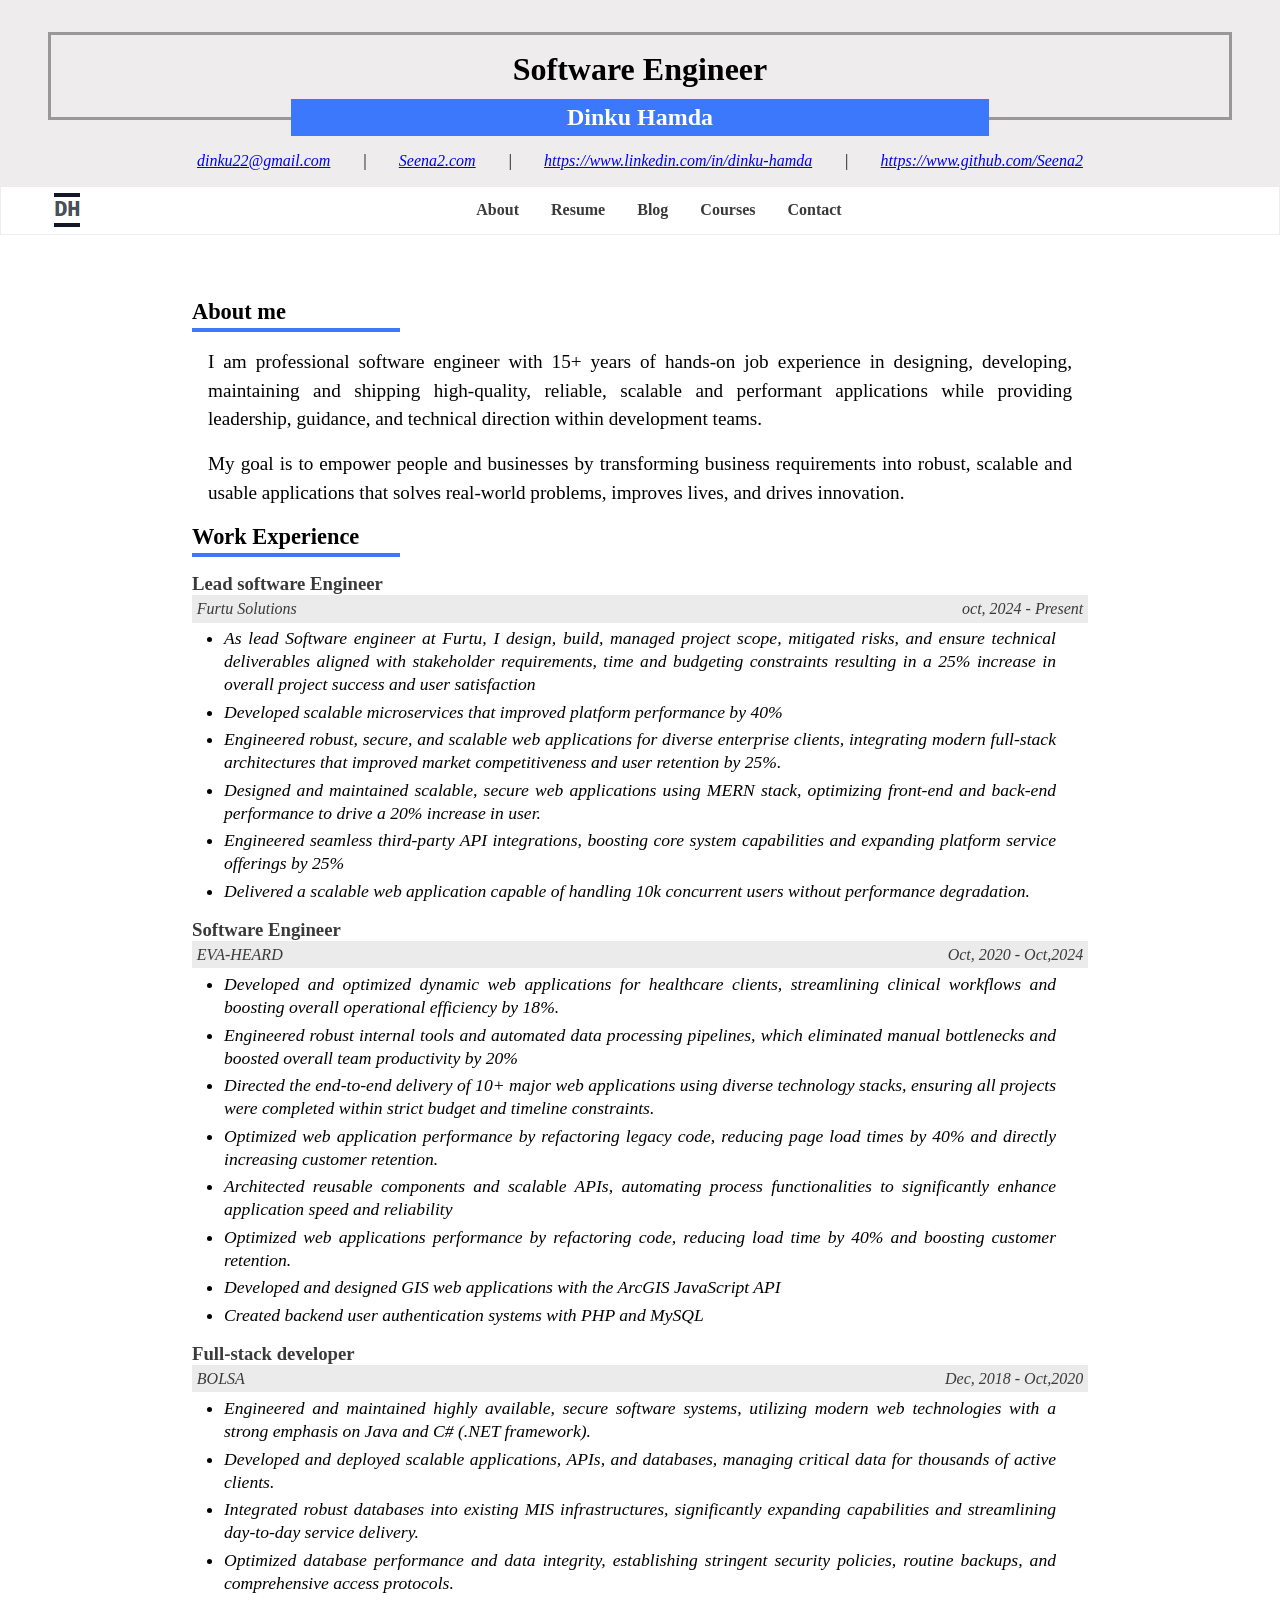
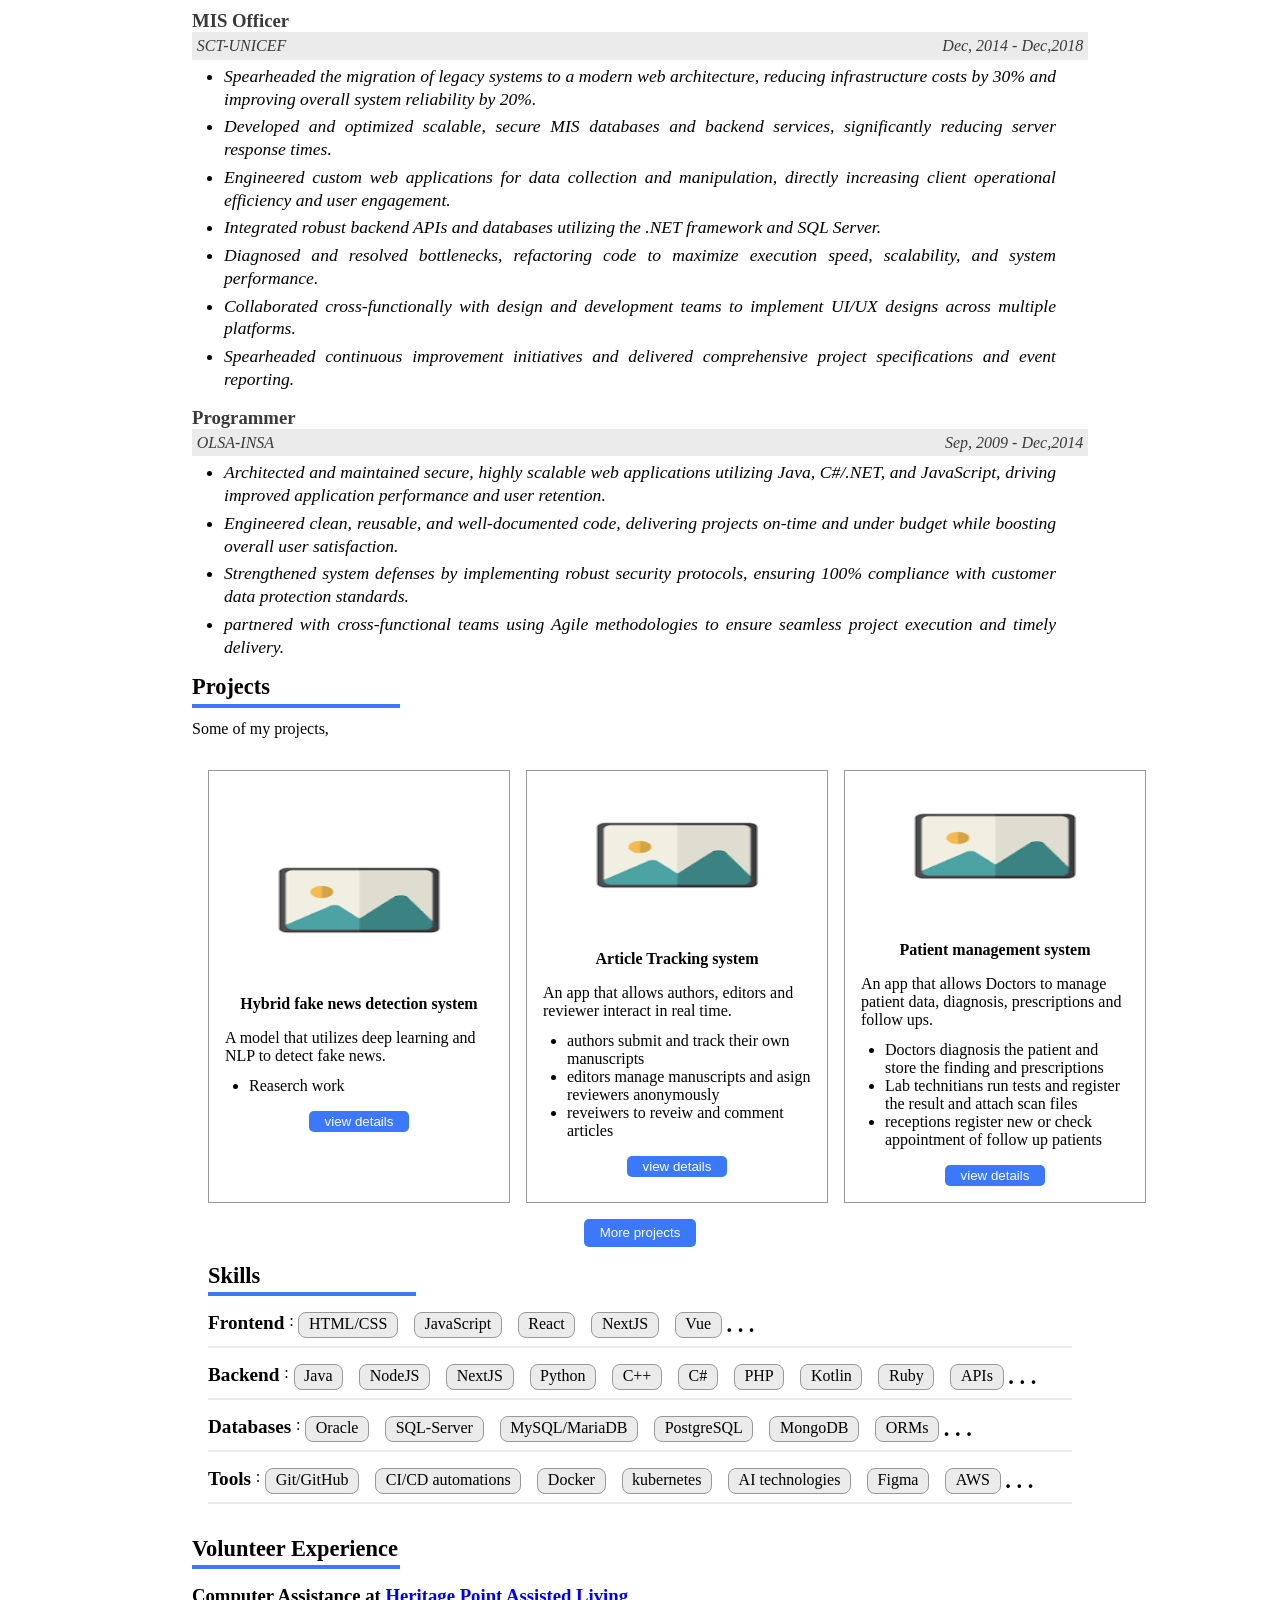
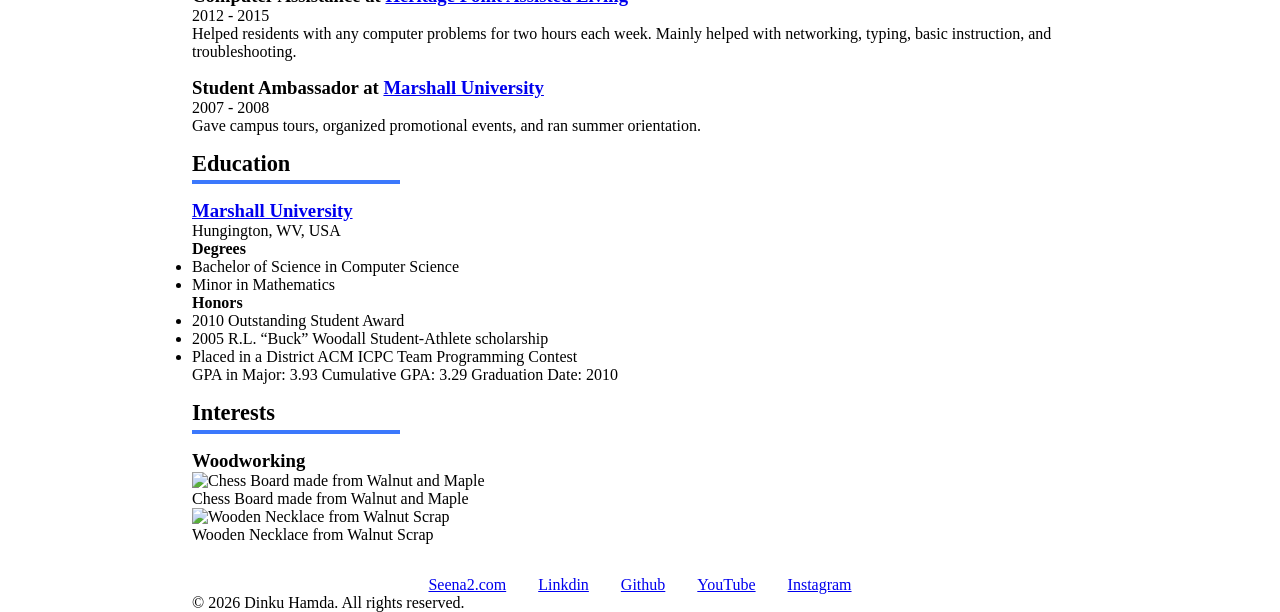
==== index.html @ e142d71c "style path updated" ====
<!DOCTYPE html>
<html lang="en">
<head>
    <meta charset="UTF-8">
    <meta name="viewport" content="width=device-width, initial-scale=1.0">
    <!--Site info-->
    <title>Dinku Hamda - Portfolio | Resume</title>
    <meta name="description" content="Dinku Hamda-[&#39;I am professional software engineer with 15+ years of hands-on job experience in designing, developing, maintaining and shipping high-quality, reliable, scalable and performant applications while providing leadership, guidance, and technical direction within development teams.&#39;, &#39;My goal is to empower people and businesses by transforming business requirements into robust, scalable and usable applications that solves real-world problems, improves lives, and drives innovation.&#39;]">
    <meta name="author" content="Dinku Hamda">
    <!-- fonts -->
     <link rel="preconnect" href="https://fonts.googleapis.com"/>
    <!-- Stylesheets -->
     <link rel="stylesheet" href="./css/styles.css"/>
     <!-- favicon -->
     <link rel="icon" type="image/svg+xml" href="img/dh.png" />
</head>
<body>
    <header >
        <div class="banner">
             <div class="title">
                <h1>Software Engineer</h1>
                <h2>Dinku Hamda</h2>
            </div>
            <!-- Contact address -->
             
             <Address >
                <ul class="contact">
                    <li><a href="mailto:dinku22@gmail.com">dinku22@gmail.com</a></li> 
                  |  <li><a href="https://seena2.github.io/">Seena2.com</a></li>
                  |  <li><a href="https://www.linkedin.com/in/dinku-hamda">https://www.linkedin.com/in/dinku-hamda</a></li>
                  |  <li><a href="https://www.github.com/Seena2">https://www.github.com/Seena2</a></li>
                <!-- |   
                |    -->
                </ul>
             </Address>
             
             
   
            
        </div>
        <nav>
            <div class="logo">
                <a href="index.html"><img src="img/dh.png" alt="logo"></a> 
            </div>
            <ul class="nav_links">
                <li><a href="about.html">About</a></li>
                <li><a href="resume.html">Resume</a></li>
                <li><a href="blogs.html">Blog</a></li>
                <li><a href="courses.html">Courses</a></li>
                <li><a href="contact.html">Contact</a></li>
            </ul>
            <div></div>
        </nav>
    </header>
     <main>
           <!-- The inheriting file will inject its contents here -->
        
    
    <div class="container">
        <main class="main_content">
          <!-- Summary -->
            
            <section class="summary">
                <h2 class="section-heading">About me</h2>
                 
                <p class="summary_paragraph">I am professional software engineer with 15+ years of hands-on job experience in designing, developing, maintaining and shipping high-quality, reliable, scalable and performant applications while providing leadership, guidance, and technical direction within development teams.</p>
                 
                <p class="summary_paragraph">My goal is to empower people and businesses by transforming business requirements into robust, scalable and usable applications that solves real-world problems, improves lives, and drives innovation.</p>
                 
            </section>
            

            <!-- Experiance -->
             
            <section>
              <h2 class="section-heading">Work Experience</h2>
              
                <section>
                  <div class="job_title">
                    
                      <h3 >Lead software Engineer</h3>
                     
                    <div class="job_company">
                        <div class="">
                          
                              Furtu Solutions
                          
                        </div>
                        <div class="year">
                            
                           <p class="section-label">oct, 2024 - Present</p>
                            
                        </div>
                    </div>
                    
                  </div>
                  
                  
                    <ul class="job_highlights">
                      <li>As lead Software engineer at Furtu, I design, build, managed project scope, mitigated risks, and ensure technical deliverables aligned with stakeholder requirements, time and budgeting constraints resulting in a 25% increase in overall project success and user satisfaction</li><li>Developed scalable microservices that improved platform performance by 40%</li><li>Engineered robust, secure, and scalable web applications for diverse enterprise clients, integrating modern full-stack architectures that improved market competitiveness and user retention by 25%.</li><li>Designed and maintained scalable, secure web applications using MERN stack, optimizing front-end and back-end performance to drive a 20% increase in user. </li><li>Engineered seamless third-party API integrations, boosting core system capabilities and expanding platform service offerings by 25%</li><li>Delivered a scalable web application capable of handling 10k concurrent users without performance degradation.</li>
                    </ul>
                  
                </section>
              
                <section>
                  <div class="job_title">
                    
                      <h3 >Software Engineer</h3>
                     
                    <div class="job_company">
                        <div class="">
                          
                              EVA-HEARD
                          
                        </div>
                        <div class="year">
                            
                           <p class="section-label">Oct, 2020 - Oct,2024</p>
                            
                        </div>
                    </div>
                    
                  </div>
                  
                  
                    <ul class="job_highlights">
                      <li>Developed and optimized dynamic web applications for healthcare clients, streamlining clinical workflows and boosting overall operational efficiency by 18%.</li><li>Engineered robust internal tools and automated data processing pipelines, which eliminated manual bottlenecks and boosted overall team productivity by 20%</li><li>Directed the end-to-end delivery of 10+ major web applications using diverse technology stacks, ensuring all projects were completed within strict budget and timeline constraints.</li><li>Optimized web application performance by refactoring legacy code, reducing page load times by 40% and directly increasing customer retention.</li><li>Architected reusable components and scalable APIs, automating process functionalities to significantly enhance application speed and reliability</li><li>Optimized web applications performance by refactoring code, reducing load time by 40% and boosting customer retention.</li><li>Developed and designed GIS web applications with the ArcGIS JavaScript API</li><li>Created backend user authentication systems with PHP and MySQL</li>
                    </ul>
                  
                </section>
              
                <section>
                  <div class="job_title">
                    
                      <h3 >Full-stack developer</h3>
                     
                    <div class="job_company">
                        <div class="">
                          
                              BOLSA
                          
                        </div>
                        <div class="year">
                            
                           <p class="section-label">Dec, 2018 - Oct,2020</p>
                            
                        </div>
                    </div>
                    
                  </div>
                  
                  
                    <ul class="job_highlights">
                      <li>Engineered and maintained highly available, secure software systems, utilizing modern web technologies with a strong emphasis on Java and C# (.NET framework).</li><li>Developed and deployed scalable applications, APIs, and databases, managing critical data for thousands of active clients.</li><li>Integrated robust databases into existing MIS infrastructures, significantly expanding capabilities and streamlining day-to-day service delivery.</li><li>Optimized database performance and data integrity, establishing stringent security policies, routine backups, and comprehensive access protocols.</li>
                    </ul>
                  
                </section>
              
                <section>
                  <div class="job_title">
                    
                      <h3 >MIS Officer</h3>
                     
                    <div class="job_company">
                        <div class="">
                          
                              SCT-UNICEF
                          
                        </div>
                        <div class="year">
                            
                           <p class="section-label">Dec, 2014 - Dec,2018</p>
                            
                        </div>
                    </div>
                    
                  </div>
                  
                  
                    <ul class="job_highlights">
                      <li>Spearheaded the migration of legacy systems to a modern web architecture, reducing infrastructure costs by 30% and improving overall system reliability by 20%.</li><li>Developed and optimized scalable, secure MIS databases and backend services, significantly reducing server response times.</li><li>Engineered custom web applications for data collection and manipulation, directly increasing client operational efficiency and user engagement.</li><li>Integrated robust backend APIs and databases utilizing the .NET framework and SQL Server.</li><li>Diagnosed and resolved bottlenecks, refactoring code to maximize execution speed, scalability, and system performance.</li><li>Collaborated cross-functionally with design and development teams to implement UI/UX designs across multiple platforms.</li><li>Spearheaded continuous improvement initiatives and delivered comprehensive project specifications and event reporting.</li>
                    </ul>
                  
                </section>
              
                <section>
                  <div class="job_title">
                    
                      <h3 >Programmer</h3>
                     
                    <div class="job_company">
                        <div class="">
                          
                              OLSA-INSA
                          
                        </div>
                        <div class="year">
                            
                           <p class="section-label">Sep, 2009 - Dec,2014</p>
                            
                        </div>
                    </div>
                    
                  </div>
                  
                  
                    <ul class="job_highlights">
                      <li>Architected and maintained secure, highly scalable web applications utilizing Java, C#/.NET, and JavaScript, driving improved application performance and user retention.</li><li>Engineered clean, reusable, and well-documented code, delivering projects on-time and under budget while boosting overall user satisfaction.</li><li>Strengthened system defenses by implementing robust security protocols, ensuring 100% compliance with customer data protection standards.</li><li>partnered with cross-functional teams using Agile methodologies to ensure seamless project execution and timely delivery.</li>
                    </ul>
                  
                </section>
              
            </section>
          

          <!-- Projects -->
           
            <section>
              <h2 class="section-heading">Projects</h2>
              <p>Some of my projects,</p>
              <div class="projects">
                
                  <div class="card">
                    <figure>
                          <img src="img/project1.png" alt="" srcset="" width="300" height="150">
                    </figure>
                    <div class="discription">
                      <h4> Hybrid fake news detection system</h4>
                      <p> A model that  utilizes deep learning and NLP to detect fake news.</p>
                        
                        <ul>
                         <li>Reaserch work</li>
                        </ul>
                      
                   </div>
                   <div class="card_btn">
                    <button>view details</button>
                   </div>
                   </div>
                
                  <div class="card">
                    <figure>
                          <img src="img/project1.png" alt="" srcset="" width="300" height="150">
                    </figure>
                    <div class="discription">
                      <h4>Article Tracking system</h4>
                      <p> An app that allows authors, editors and reviewer interact in real time.</p>
                        
                        <ul>
                         <li>authors submit and track their own manuscripts</li><li>editors  manage manuscripts and asign reviewers anonymously</li><li>reveiwers to reveiw and comment articles </li>
                        </ul>
                      
                   </div>
                   <div class="card_btn">
                    <button>view details</button>
                   </div>
                   </div>
                
                  <div class="card">
                    <figure>
                          <img src="img/project1.png" alt="" srcset="" width="300" height="150">
                    </figure>
                    <div class="discription">
                      <h4>Patient management system</h4>
                      <p> An app that allows Doctors to manage patient data, diagnosis, prescriptions and follow ups.</p>
                        
                        <ul>
                         <li>Doctors diagnosis the patient and store the finding and prescriptions</li><li>Lab technitians run tests and register the result and attach scan files</li><li>receptions register new or check appointment of follow up patients  </li>
                        </ul>
                      
                   </div>
                   <div class="card_btn">
                    <button>view details</button>
                   </div>
                   </div>
                
              </div>
              <div class="section_btn">
                  <button class="view_button">More projects</button>
              </div>
              
            </section>
          


          <!-- Skills -->
            <!-- 
            <section>
              <h2 class="section-heading">Skills</h2>
              <ul class="unstyled-list">
                
                  <li>
                    <h3>Python, Flask, Django</h3>
                    <div class="skill-bar">
                      <div class="skill-bar-fill w-100"
                           role="meter"
                           aria-valuenow="100"
                           aria-valuemin="0"
                           aria-valuemax="100">
                        <span class="skill-bar-label">Expert</span>
                      </div>
                    </div>
                  </li>
                
                  <li>
                    <h3>System Administration, Linux</h3>
                    <div class="skill-bar">
                      <div class="skill-bar-fill w-90"
                           role="meter"
                           aria-valuenow="90"
                           aria-valuemin="0"
                           aria-valuemax="100">
                        <span class="skill-bar-label">Advanced</span>
                      </div>
                    </div>
                  </li>
                
                  <li>
                    <h3>JavaScript, HTML, CSS</h3>
                    <div class="skill-bar">
                      <div class="skill-bar-fill w-75"
                           role="meter"
                           aria-valuenow="75"
                           aria-valuemin="0"
                           aria-valuemax="100">
                        <span class="skill-bar-label">Comfortable</span>
                      </div>
                    </div>
                  </li>
                
              </ul>
            </section>
           -->
          
          <section class="skills">
             <h2 class="section-heading">Skills</h2>
            
            <div class="skill">
              <h4>Frontend</h4>:
               
                <div class="skill_list">
                    <span>HTML/CSS</span> <span>JavaScript</span> <span>React</span> <span>NextJS</span> <span>Vue</span>
                </div>
                <span class="dots"> . . .</span>
               
            </div>
            
            <div class="skill">
              <h4>Backend</h4>:
               
                <div class="skill_list">
                    <span>Java</span> <span>NodeJS</span> <span>NextJS</span> <span>Python</span> <span>C++</span> <span>C#</span> <span>PHP</span> <span>Kotlin</span> <span>Ruby</span> <span>APIs</span>
                </div>
                <span class="dots"> . . .</span>
               
            </div>
            
            <div class="skill">
              <h4>Databases</h4>:
               
                <div class="skill_list">
                    <span>Oracle</span> <span>SQL-Server</span> <span>MySQL/MariaDB</span> <span>PostgreSQL</span> <span>MongoDB</span> <span>ORMs</span>
                </div>
                <span class="dots"> . . .</span>
               
            </div>
            
            <div class="skill">
              <h4>Tools</h4>:
               
                <div class="skill_list">
                    <span>Git/GitHub</span> <span>CI/CD automations</span> <span>Docker</span> <span>kubernetes</span> <span>AI technologies</span> <span>Figma</span> <span>AWS</span>
                </div>
                <span class="dots"> . . .</span>
               
            </div>
            
              </section>
          


          <!-- Volunteer work -->
          
            <section>
              <h2 class="section-heading">Volunteer Experience</h2>
              
                <section>
                  <h3>
                    
                      Computer Assistance at <a href="https://www.heritage-point.com/">Heritage Point Assisted Living</a>
                    
                  </h3>
                  
                    <p class="section-label">2012 - 2015</p>
                  
                  <p>Helped residents with any computer problems for two hours each week. Mainly helped with networking, typing, basic instruction, and troubleshooting.</p>
                  
                </section>
              
                <section>
                  <h3>
                    
                      Student Ambassador at <a href="https://marshall.edu">Marshall University</a>
                    
                  </h3>
                  
                    <p class="section-label">2007 - 2008</p>
                  
                  <p>Gave campus tours, organized promotional events, and ran summer orientation.</p>
                  
                </section>
              
            </section>
          

          

        </main>
       <!-- Sidebar Section -->
        <aside>
          
            <section>
              <h2 class="section-heading">Education</h2>
              
                <section>
                  <h3>
                    
                      <a href="https://marshall.edu">Marshall University</a>
                    
                  </h3>
                  <p class="section-label">Hungington, WV, USA</p>
                  
                    <h4>Degrees</h4>
                    <ul>
                      <li>Bachelor of Science in Computer Science</li><li>Minor in Mathematics</li>
                    </ul>
                  
                  
                    <h4>Honors</h4>
                    <ul>
                      <li>2010 Outstanding Student Award</li><li>2005 R.L. “Buck” Woodall Student-Athlete scholarship</li><li>Placed in a District ACM ICPC Team Programming Contest</li>
                    </ul>
                  
                  
                    <p>
                      <span class="block">GPA in Major: 3.93</span>
                      <span class="block">Cumulative GPA: 3.29</span>
                      <span class="block">Graduation Date: 2010</span>
                    </p>
                  
                </section>
              
            </section>
          

         

          

          
            <section>
              <h2 class="section-heading">Interests</h2>
              
                <section>
                  <h3>Woodworking</h3>
                  
                  
                    <div class="gallery side-gallery">
                      
                        <figure>
                          <img width="600"
                               height="338"
                               src="portfolio_media/ww1.jpg"
                               alt="Chess Board made from Walnut and Maple">
                          <figcaption>Chess Board made from Walnut and Maple</figcaption>
                        </figure>
                      
                        <figure>
                          <img width="600"
                               height="338"
                               src="portfolio_media/ww2.jpg"
                               alt="Wooden Necklace from Walnut Scrap">
                          <figcaption>Wooden Necklace from Walnut Scrap</figcaption>
                        </figure>
                      
                    </div>
                  
                </section>
              
            </section>
          
        </aside>

    </div>

     </main>
      <footer class="page-footer">
      <div class="container">
        <!-- Social media links -->
              
              <ul class="social_liks">
                
                  <li><a href="https://seena2.github.io/" rel="noopener noreferrer" aria-label="Seena2.com" class="link-with-icon">
                      
                      Seena2.com
                    </a>
                  </li>
               
                
                  <li><a href="https://youtube.com/c/coreyms" rel="noopener noreferrer" aria-label="Linkdin" class="link-with-icon">
                      
                      Linkdin
                    </a>
                  </li>
               
                
                  <li><a href="https://www.github.com/Seena2" rel="noopener noreferrer" aria-label="Github" class="link-with-icon">
                      
                      Github
                    </a>
                  </li>
               
                
                  <li><a href="https://youtube.com" rel="noopener noreferrer" aria-label="YouTube" class="link-with-icon">
                      
                      YouTube
                    </a>
                  </li>
               
                
                  <li><a href="https://www.instagram.com/coreymschafer" rel="noopener noreferrer" aria-label="Instagram" class="link-with-icon">
                      
                      Instagram
                    </a>
                  </li>
               
                
              </ul>
            
        <p>© 2026 Dinku Hamda. All rights reserved.</p>
      </div>
    </footer>

    <script src="js/app.js"></script>
</body>
</html>
---- css/styles.css ----
*{
margin:0;
padding:0;
box-sizing: border-box;
}


/* HEADER */
.banner{
    background-color: #eeecec;
    min-width: 1200px;
    padding: 1rem 3rem;
}
.title{
   border: 3px solid #999797;
    display: flex;
    flex-direction: column;
    justify-content: center;
    text-align: center;
    margin: 0 auto;
    margin-top: 1rem;
    h1{
        margin-top: 1rem;
    }
    h2{
        background-color: #3b78fc;
        margin: 0 15rem;
        margin-top: 0.7rem;
        margin-bottom: -1.2rem;
        padding: 0.3rem;
        color: #fff;
        
    }
}
.contact, .social_liks{
    display: flex;
    margin: 0 auto;
    justify-content: center;
    gap: 2rem;
    /* padding-top: 1rem 0; */
    margin-top: 2rem;
    list-style: none;
}
nav{
    display: flex;
    justify-content: space-between;
    padding: 0 3rem;
    background: #fff;
    border: 1px solid #eeecec;
    position: sticky;
}
.nav_links{
    display: flex;
    align-items: center;
    gap: 2rem;
    list-style: none;
    a{
         text-decoration: none;
         color: #3b3a3a;
         font-weight: 600;
    }
    a:hover{
        cursor: pointer;
        color: #3b78fc;
        
    }
   
}

/*  content */
.container{
    max-width: 1200px;
    width: 70%;
    margin: 0 auto;
}
.main_content{
   margin-top: 4rem;
}

section{
    margin: 1rem auto;
}
.section-heading{
    font-size: 1.4rem;
    padding-bottom: 0.2rem;
    margin-bottom: 0.8rem;
    border-bottom: 4px solid #3b78fc;
    width: 13rem;
}
.summary_paragraph{
    margin: 1rem;
    line-height: 1.5;
    font-size: 1.2rem;
    text-align: justify;
}

/* Experiance */
.job_title{
    color: #3b3a3a;
}
.job_company{
    display: flex;
    justify-content: space-between;
    padding: 0.3rem  ;
    font-size: 1rem;
    font-style: italic;
    background-color: #ecebeb;
    align-items: center;
}
.job_highlights{
    padding: 0 2rem;
    text-align: justify;
    li{
        margin-top: 0.3rem;
        line-height: 1.3;
        font-size: 1.1rem;
        font-style: oblique;
    }
}
/* Projects */
.projects{
    display: flex;
    justify-content: space-between;
    margin: 0 auto;
    margin-top: 1rem;
    padding: 1rem;
    gap: 1rem;
}
.card{
    display: flex;
    flex-direction: column;
    justify-content: center;
    align-items: center;
    border: 1px solid #999797;
}
.discription{
    padding: 1rem;
    h4{
        text-align: center;
    }
    p{
        margin-top: 1rem;
    }
    ul{
        padding-top: 0.7rem;
        padding-left: 1.5rem;
    }
}
.card_btn{
    margin-bottom: 1rem;
    button{
         background-color: #3b78fc;
        color: #fff;
        border: none;
        border-radius: 5px;
        padding: 0.2rem 1rem;
        cursor: pointer;
    }
    button:hover{
        background-color: #5488f8;
    }
}
.section_btn{
    display: flex;
    justify-content: center;
    button{
        background-color: #3b78fc;
        color: #fff;
        border: none;
        border-radius: 5px;
        padding: 0.4rem 1rem;
        cursor: pointer;
    }
     button:hover{
        background-color: #5488f8;
    }
}

/* Skills */
.skills{
    margin: 1rem;
    margin-bottom: 2rem;
}
.skill{
    display: flex;
    gap: 0.3rem;
    margin-top: 1rem;
    padding-bottom: 0.5rem;
    border-bottom: 2px solid #eeecec;
    h4{
        font-size: 1.2rem;
    }
}
.skill_list{
    display: flex;
    justify-content: space-between;
    gap: 1rem;
    
    span{
        background-color: #ecebeb;
        padding: 0.1rem 0.6rem;
        border: 1px solid #999797;
        border-radius: 8px;
    }
    span:hover{
        background-color: #fff;
        cursor: pointer;
    }
}
.dots{
    display: flex;
    align-items: center;
    font-weight: 700;
    font-size: 1.4rem;
}
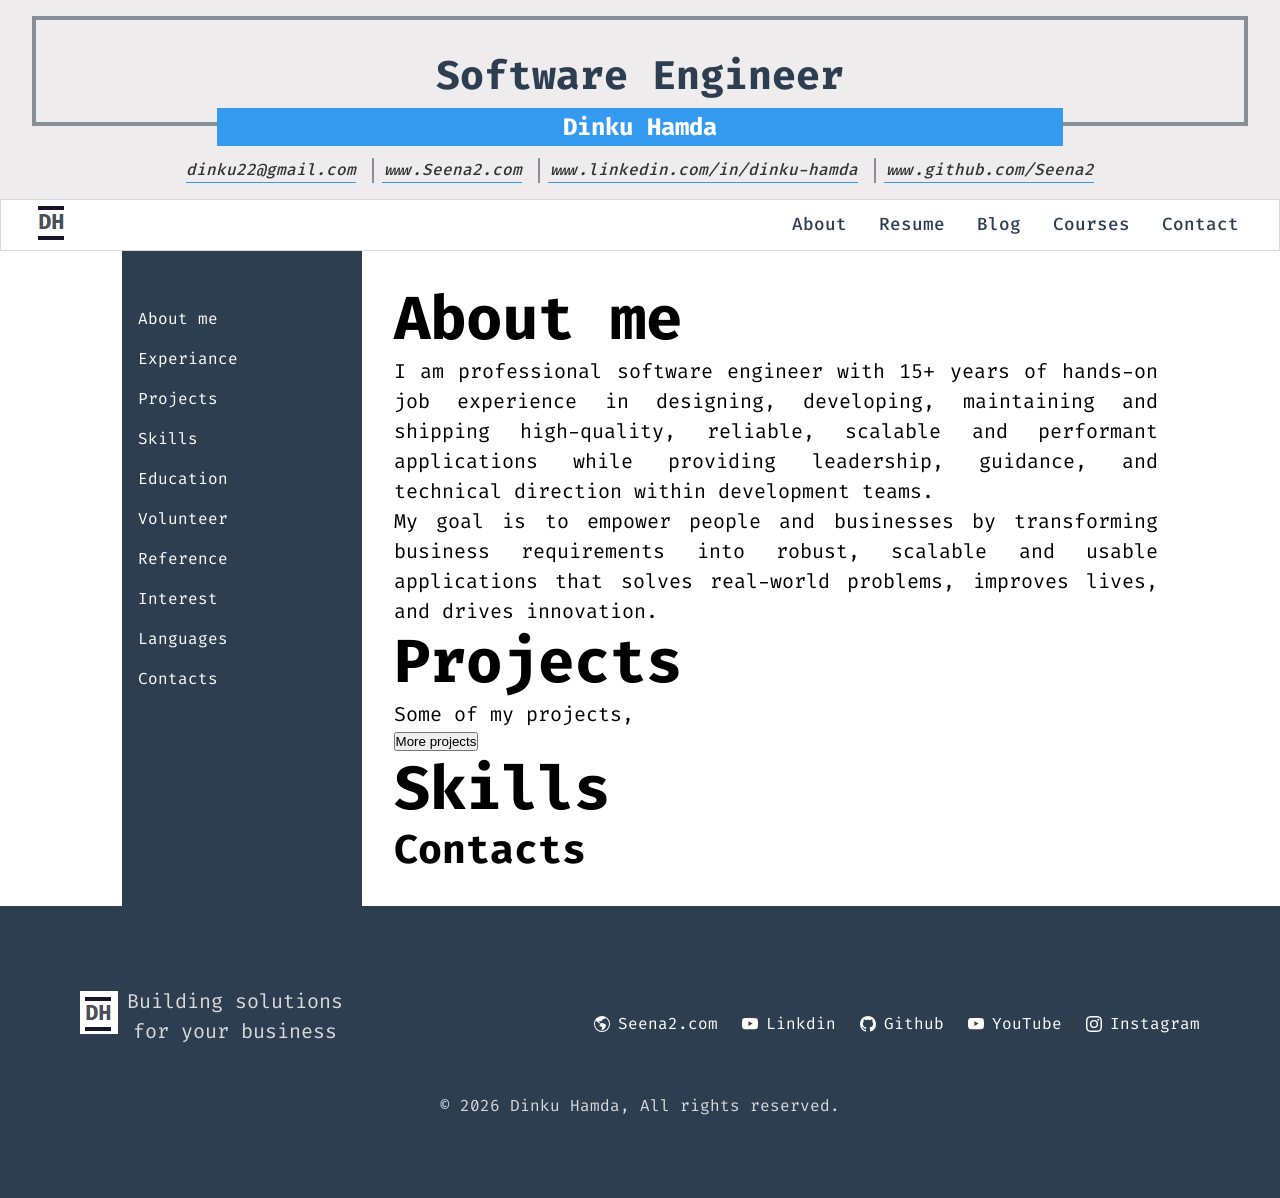
==== commit ed23dfe2: "refactoring the code" ====
--- a/index.html
+++ b/index.html
@@ -10,7 +10,7 @@
     <!-- fonts -->
      <link rel="preconnect" href="https://fonts.googleapis.com"/>
     <!-- Stylesheets -->
-     <link rel="stylesheet" href="./css/styles.css"/>
+     <link rel="stylesheet" href="css/styles.css"/>
      <!-- favicon -->
      <link rel="icon" type="image/svg+xml" href="img/dh.png" />
 </head>
@@ -18,70 +18,95 @@
     <header >
         <div class="banner">
              <div class="title">
-                <h1>Software Engineer</h1>
-                <h2>Dinku Hamda</h2>
+                <h3>Software Engineer</h3>
+                <h5>Dinku Hamda</h5>
             </div>
             <!-- Contact address -->
              
              <Address >
                 <ul class="contact">
                     <li><a href="mailto:dinku22@gmail.com">dinku22@gmail.com</a></li> 
-                  |  <li><a href="https://seena2.github.io/">Seena2.com</a></li>
-                  |  <li><a href="https://www.linkedin.com/in/dinku-hamda">https://www.linkedin.com/in/dinku-hamda</a></li>
-                  |  <li><a href="https://www.github.com/Seena2">https://www.github.com/Seena2</a></li>
+                   <li class="left_border"><a href="https://seena2.github.io/">www.Seena2.com</a></li>
+                   <li class="left_border"><a href="https://www.linkedin.com/in/dinku-hamda">www.linkedin.com/in/dinku-hamda</a></li>
+                   <li class="left_border"><a href="https://www.github.com/Seena2">www.github.com/Seena2</a></li>
                 <!-- |   
                 |    -->
                 </ul>
              </Address>
              
-             
-   
-            
         </div>
-        <nav>
+       
+    </header>
+     <nav>
             <div class="logo">
                 <a href="index.html"><img src="img/dh.png" alt="logo"></a> 
             </div>
-            <ul class="nav_links">
-                <li><a href="about.html">About</a></li>
+            <div class="mobile_menu">
+              <button class="burger-menu" id="burger-btn">☰ </button>
+              <ul class="nav_menu" id="nav_menu">
+                <button class="close-btn" id="close-btn">✖</button>
+                <li><a href="#about">About</a></li>
                 <li><a href="resume.html">Resume</a></li>
                 <li><a href="blogs.html">Blog</a></li>
                 <li><a href="courses.html">Courses</a></li>
-                <li><a href="contact.html">Contact</a></li>
-            </ul>
-            <div></div>
+                <li><a href="#contact">Contact</a></li>
+              </ul>
+            </div>
+            <div class="desktop_menu">
+              <ul  >
+                <li><a href="#about">About</a></li>
+                <li><a href="resume.html">Resume</a></li>
+                <li><a href="blogs.html">Blog</a></li>
+                <li><a href="courses.html">Courses</a></li>
+                <li><a href="#contact">Contact</a></li>
+              </ul>
+            </div>
+            <div class="account"></div>
         </nav>
-    </header>
-     <main>
-           <!-- The inheriting file will inject its contents here -->
+
+     <main class="main-content">
         
-    
-    <div class="container">
-        <main class="main_content">
-          <!-- Summary -->
-            
-            <section class="summary">
-                <h2 class="section-heading">About me</h2>
-                 
-                <p class="summary_paragraph">I am professional software engineer with 15+ years of hands-on job experience in designing, developing, maintaining and shipping high-quality, reliable, scalable and performant applications while providing leadership, guidance, and technical direction within development teams.</p>
-                 
-                <p class="summary_paragraph">My goal is to empower people and businesses by transforming business requirements into robust, scalable and usable applications that solves real-world problems, improves lives, and drives innovation.</p>
-                 
-            </section>
-            
-
-            <!-- Experiance -->
-             
-            <section>
-              <h2 class="section-heading">Work Experience</h2>
-              
-                <section>
-                  <div class="job_title">
-                    
-                      <h3 >Lead software Engineer</h3>
-                     
-                    <div class="job_company">
-                        <div class="">
+
+<div class="portfolio-container">
+  <aside class="sidebar">
+    <ul class="sidebar_nav">
+        <li><a href="#about">About me</a></li>
+        <li><a href="#experiance">Experiance</a></li>
+        <li><a href="#projects">Projects</a></li>
+        <li><a href="#skills">Skills</a></li>
+        <li><a href="#education">Education</a></li>
+        <li><a href="#volunteer">Volunteer</a></li>
+        <li><a href="#reference">Reference</a></li>
+        <li><a href="#interest">Interest</a></li>
+        <li><a href="#languages">Languages</a></li>
+        <li><a href="#contact">Contacts</a></li>
+      </ul>
+  </aside>
+  <div class="right_container">
+        <!-- Summary -->
+        <section id="about" class="page-section">
+               
+                <div class="summary">
+                     <h1 class="section-heading">About me</h1>
+                      
+                      <p class="summary_paragraph">I am professional software engineer with 15+ years of hands-on job experience in designing, developing, maintaining and shipping high-quality, reliable, scalable and performant applications while providing leadership, guidance, and technical direction within development teams.</p>
+                
+                      <p class="summary_paragraph">My goal is to empower people and businesses by transforming business requirements into robust, scalable and usable applications that solves real-world problems, improves lives, and drives innovation.</p>
+                
+                 </div>
+            
+        </section>
+
+        <!-- Experiance -->
+        <section id="experiance" class="page-section">
+            
+            <div class="experiances">
+            <h1 class="section-heading">Work Experience</h1>
+            
+                <div class="job">
+                    <h3 class="sub_heading">Lead software Engineer</h3> 
+                   <div class="job_company">
+                        <div class="company_name">
                           
                               Furtu Solutions
                           
@@ -91,24 +116,22 @@
                            <p class="section-label">oct, 2024 - Present</p>
                             
                         </div>
-                    </div>
-                    
                   </div>
                   
                   
-                    <ul class="job_highlights">
+                  <div class="job_highlight">
+                    <ul>
                       <li>As lead Software engineer at Furtu, I design, build, managed project scope, mitigated risks, and ensure technical deliverables aligned with stakeholder requirements, time and budgeting constraints resulting in a 25% increase in overall project success and user satisfaction</li><li>Developed scalable microservices that improved platform performance by 40%</li><li>Engineered robust, secure, and scalable web applications for diverse enterprise clients, integrating modern full-stack architectures that improved market competitiveness and user retention by 25%.</li><li>Designed and maintained scalable, secure web applications using MERN stack, optimizing front-end and back-end performance to drive a 20% increase in user. </li><li>Engineered seamless third-party API integrations, boosting core system capabilities and expanding platform service offerings by 25%</li><li>Delivered a scalable web application capable of handling 10k concurrent users without performance degradation.</li>
                     </ul>
-                  
-                </section>
-              
-                <section>
-                  <div class="job_title">
-                    
-                      <h3 >Software Engineer</h3>
+                    </div>
+                  
                      
-                    <div class="job_company">
-                        <div class="">
+                 </div>
+            
+                <div class="job">
+                    <h3 class="sub_heading">Software Engineer</h3> 
+                   <div class="job_company">
+                        <div class="company_name">
                           
                               EVA-HEARD
                           
@@ -118,24 +141,22 @@
                            <p class="section-label">Oct, 2020 - Oct,2024</p>
                             
                         </div>
-                    </div>
-                    
                   </div>
                   
                   
-                    <ul class="job_highlights">
+                  <div class="job_highlight">
+                    <ul>
                       <li>Developed and optimized dynamic web applications for healthcare clients, streamlining clinical workflows and boosting overall operational efficiency by 18%.</li><li>Engineered robust internal tools and automated data processing pipelines, which eliminated manual bottlenecks and boosted overall team productivity by 20%</li><li>Directed the end-to-end delivery of 10+ major web applications using diverse technology stacks, ensuring all projects were completed within strict budget and timeline constraints.</li><li>Optimized web application performance by refactoring legacy code, reducing page load times by 40% and directly increasing customer retention.</li><li>Architected reusable components and scalable APIs, automating process functionalities to significantly enhance application speed and reliability</li><li>Optimized web applications performance by refactoring code, reducing load time by 40% and boosting customer retention.</li><li>Developed and designed GIS web applications with the ArcGIS JavaScript API</li><li>Created backend user authentication systems with PHP and MySQL</li>
                     </ul>
-                  
-                </section>
-              
-                <section>
-                  <div class="job_title">
-                    
-                      <h3 >Full-stack developer</h3>
+                    </div>
+                  
                      
-                    <div class="job_company">
-                        <div class="">
+                 </div>
+            
+                <div class="job">
+                    <h3 class="sub_heading">Full-stack developer</h3> 
+                   <div class="job_company">
+                        <div class="company_name">
                           
                               BOLSA
                           
@@ -145,24 +166,22 @@
                            <p class="section-label">Dec, 2018 - Oct,2020</p>
                             
                         </div>
-                    </div>
-                    
                   </div>
                   
                   
-                    <ul class="job_highlights">
+                  <div class="job_highlight">
+                    <ul>
                       <li>Engineered and maintained highly available, secure software systems, utilizing modern web technologies with a strong emphasis on Java and C# (.NET framework).</li><li>Developed and deployed scalable applications, APIs, and databases, managing critical data for thousands of active clients.</li><li>Integrated robust databases into existing MIS infrastructures, significantly expanding capabilities and streamlining day-to-day service delivery.</li><li>Optimized database performance and data integrity, establishing stringent security policies, routine backups, and comprehensive access protocols.</li>
                     </ul>
-                  
-                </section>
-              
-                <section>
-                  <div class="job_title">
-                    
-                      <h3 >MIS Officer</h3>
+                    </div>
+                  
                      
-                    <div class="job_company">
-                        <div class="">
+                 </div>
+            
+                <div class="job">
+                    <h3 class="sub_heading">MIS Officer</h3> 
+                   <div class="job_company">
+                        <div class="company_name">
                           
                               SCT-UNICEF
                           
@@ -172,24 +191,22 @@
                            <p class="section-label">Dec, 2014 - Dec,2018</p>
                             
                         </div>
-                    </div>
-                    
                   </div>
                   
                   
-                    <ul class="job_highlights">
+                  <div class="job_highlight">
+                    <ul>
                       <li>Spearheaded the migration of legacy systems to a modern web architecture, reducing infrastructure costs by 30% and improving overall system reliability by 20%.</li><li>Developed and optimized scalable, secure MIS databases and backend services, significantly reducing server response times.</li><li>Engineered custom web applications for data collection and manipulation, directly increasing client operational efficiency and user engagement.</li><li>Integrated robust backend APIs and databases utilizing the .NET framework and SQL Server.</li><li>Diagnosed and resolved bottlenecks, refactoring code to maximize execution speed, scalability, and system performance.</li><li>Collaborated cross-functionally with design and development teams to implement UI/UX designs across multiple platforms.</li><li>Spearheaded continuous improvement initiatives and delivered comprehensive project specifications and event reporting.</li>
                     </ul>
-                  
-                </section>
-              
-                <section>
-                  <div class="job_title">
-                    
-                      <h3 >Programmer</h3>
+                    </div>
+                  
                      
-                    <div class="job_company">
-                        <div class="">
+                 </div>
+            
+                <div class="job">
+                    <h3 class="sub_heading">Programmer</h3> 
+                   <div class="job_company">
+                        <div class="company_name">
                           
                               OLSA-INSA
                           
@@ -199,91 +216,94 @@
                            <p class="section-label">Sep, 2009 - Dec,2014</p>
                             
                         </div>
-                    </div>
-                    
                   </div>
                   
                   
-                    <ul class="job_highlights">
+                  <div class="job_highlight">
+                    <ul>
                       <li>Architected and maintained secure, highly scalable web applications utilizing Java, C#/.NET, and JavaScript, driving improved application performance and user retention.</li><li>Engineered clean, reusable, and well-documented code, delivering projects on-time and under budget while boosting overall user satisfaction.</li><li>Strengthened system defenses by implementing robust security protocols, ensuring 100% compliance with customer data protection standards.</li><li>partnered with cross-functional teams using Agile methodologies to ensure seamless project execution and timely delivery.</li>
                     </ul>
-                  
-                </section>
-              
-            </section>
-          
-
-          <!-- Projects -->
-           
-            <section>
-              <h2 class="section-heading">Projects</h2>
-              <p>Some of my projects,</p>
-              <div class="projects">
-                
-                  <div class="card">
-                    <figure>
-                          <img src="img/project1.png" alt="" srcset="" width="300" height="150">
-                    </figure>
-                    <div class="discription">
-                      <h4> Hybrid fake news detection system</h4>
-                      <p> A model that  utilizes deep learning and NLP to detect fake news.</p>
+                    </div>
+                  
+                     
+                 </div>
+            
+            </div>
+            
+        </section>
+
+        <!-- Projects -->
+         <section id="projects" class="page-section">
+            
+              <div class="project_container">
+                <h1 class="section-heading">Projects</h1>
+                <p>Some of my projects,</p>
+                <div class="projects">
+                  
+                    <div class="card">
+                      <figure>
+                            <img src="img/project1.png" alt="" srcset="" width="300" height="150">
+                      </figure>
+                      <div class="discription">
+                        <h4> Hybrid fake news detection system</h4>
+                        <p> A model that  utilizes deep learning and NLP to detect fake news.</p>
+                          
+                          <ul>
+                          <li>Reaserch work</li>
+                          </ul>
                         
-                        <ul>
-                         <li>Reaserch work</li>
-                        </ul>
-                      
-                   </div>
-                   <div class="card_btn">
-                    <button>view details</button>
-                   </div>
-                   </div>
-                
-                  <div class="card">
-                    <figure>
-                          <img src="img/project1.png" alt="" srcset="" width="300" height="150">
-                    </figure>
-                    <div class="discription">
-                      <h4>Article Tracking system</h4>
-                      <p> An app that allows authors, editors and reviewer interact in real time.</p>
+                    </div>
+                    <div class="card_btn">
+                      <button>view details</button>
+                    </div>
+                    </div>
+                  
+                    <div class="card">
+                      <figure>
+                            <img src="img/project1.png" alt="" srcset="" width="300" height="150">
+                      </figure>
+                      <div class="discription">
+                        <h4>Article Tracking system</h4>
+                        <p> An app that allows authors, editors and reviewer interact in real time.</p>
+                          
+                          <ul>
+                          <li>authors submit and track their own manuscripts</li><li>editors  manage manuscripts and asign reviewers anonymously</li><li>reveiwers to reveiw and comment articles </li>
+                          </ul>
                         
-                        <ul>
-                         <li>authors submit and track their own manuscripts</li><li>editors  manage manuscripts and asign reviewers anonymously</li><li>reveiwers to reveiw and comment articles </li>
-                        </ul>
-                      
-                   </div>
-                   <div class="card_btn">
-                    <button>view details</button>
-                   </div>
-                   </div>
-                
-                  <div class="card">
-                    <figure>
-                          <img src="img/project1.png" alt="" srcset="" width="300" height="150">
-                    </figure>
-                    <div class="discription">
-                      <h4>Patient management system</h4>
-                      <p> An app that allows Doctors to manage patient data, diagnosis, prescriptions and follow ups.</p>
+                    </div>
+                    <div class="card_btn">
+                      <button>view details</button>
+                    </div>
+                    </div>
+                  
+                    <div class="card">
+                      <figure>
+                            <img src="img/project1.png" alt="" srcset="" width="300" height="150">
+                      </figure>
+                      <div class="discription">
+                        <h4>Patient management system</h4>
+                        <p> An app that allows Doctors to manage patient data, diagnosis, prescriptions and follow ups.</p>
+                          
+                          <ul>
+                          <li>Doctors diagnosis the patient and store the finding and prescriptions</li><li>Lab technitians run tests and register the result and attach scan files</li><li>receptions register new or check appointment of follow up patients  </li>
+                          </ul>
                         
-                        <ul>
-                         <li>Doctors diagnosis the patient and store the finding and prescriptions</li><li>Lab technitians run tests and register the result and attach scan files</li><li>receptions register new or check appointment of follow up patients  </li>
-                        </ul>
-                      
-                   </div>
-                   <div class="card_btn">
-                    <button>view details</button>
-                   </div>
-                   </div>
+                    </div>
+                    <div class="card_btn">
+                      <button>view details</button>
+                    </div>
+                    </div>
+                  
+                </div>
+                <div class="section_btn">
+                    <button class="view_button">More projects</button>
+                </div>
                 
               </div>
-              <div class="section_btn">
-                  <button class="view_button">More projects</button>
-              </div>
-              
-            </section>
-          
-
-
-          <!-- Skills -->
+             
+          </section>
+
+         <!-- Skills -->
             <!-- 
             <section>
               <h2 class="section-heading">Skills</h2>
@@ -331,98 +351,64 @@
               </ul>
             </section>
            -->
+         <section id="skills" class="page-section">
+            
+              <div class="project_container">
+                <h1 class="section-heading">Skills</h1>
+                <div class="skills">
+                  
+                    <div class="skill">
+                      <h4>Frontend</h4>:
+                       
+                        <div class="skill_list">
+                           <span>HTML/CSS</span> <span>JavaScript</span> <span>React</span> <span>NextJS</span> <span>Vue</span>
+                        </div>
+                        <span class="dots"> . . .</span>
+                      
+                    </div>
+                  
+                    <div class="skill">
+                      <h4>Backend</h4>:
+                       
+                        <div class="skill_list">
+                           <span>Java</span> <span>NodeJS</span> <span>NextJS</span> <span>Python</span> <span>C++</span> <span>C#</span> <span>PHP</span> <span>Kotlin</span> <span>Ruby</span> <span>APIs</span>
+                        </div>
+                        <span class="dots"> . . .</span>
+                      
+                    </div>
+                  
+                    <div class="skill">
+                      <h4>Databases</h4>:
+                       
+                        <div class="skill_list">
+                           <span>Oracle</span> <span>SQL-Server</span> <span>MySQL/MariaDB</span> <span>PostgreSQL</span> <span>MongoDB</span> <span>ORMs</span>
+                        </div>
+                        <span class="dots"> . . .</span>
+                      
+                    </div>
+                  
+                    <div class="skill">
+                      <h4>Tools</h4>:
+                       
+                        <div class="skill_list">
+                           <span>Git/GitHub</span> <span>CI/CD automations</span> <span>Docker</span> <span>kubernetes</span> <span>AI technologies</span> <span>Figma</span> <span>AWS</span>
+                        </div>
+                        <span class="dots"> . . .</span>
+                      
+                    </div>
+                  
+                </div>                
+              </div>
+             
+          </section>
+
+        <!-- Education -->
+         <section id="education" class="page-section">
           
-          <section class="skills">
-             <h2 class="section-heading">Skills</h2>
-            
-            <div class="skill">
-              <h4>Frontend</h4>:
-               
-                <div class="skill_list">
-                    <span>HTML/CSS</span> <span>JavaScript</span> <span>React</span> <span>NextJS</span> <span>Vue</span>
-                </div>
-                <span class="dots"> . . .</span>
-               
-            </div>
-            
-            <div class="skill">
-              <h4>Backend</h4>:
-               
-                <div class="skill_list">
-                    <span>Java</span> <span>NodeJS</span> <span>NextJS</span> <span>Python</span> <span>C++</span> <span>C#</span> <span>PHP</span> <span>Kotlin</span> <span>Ruby</span> <span>APIs</span>
-                </div>
-                <span class="dots"> . . .</span>
-               
-            </div>
-            
-            <div class="skill">
-              <h4>Databases</h4>:
-               
-                <div class="skill_list">
-                    <span>Oracle</span> <span>SQL-Server</span> <span>MySQL/MariaDB</span> <span>PostgreSQL</span> <span>MongoDB</span> <span>ORMs</span>
-                </div>
-                <span class="dots"> . . .</span>
-               
-            </div>
-            
-            <div class="skill">
-              <h4>Tools</h4>:
-               
-                <div class="skill_list">
-                    <span>Git/GitHub</span> <span>CI/CD automations</span> <span>Docker</span> <span>kubernetes</span> <span>AI technologies</span> <span>Figma</span> <span>AWS</span>
-                </div>
-                <span class="dots"> . . .</span>
-               
-            </div>
-            
-              </section>
-          
-
-
-          <!-- Volunteer work -->
-          
-            <section>
-              <h2 class="section-heading">Volunteer Experience</h2>
-              
-                <section>
-                  <h3>
-                    
-                      Computer Assistance at <a href="https://www.heritage-point.com/">Heritage Point Assisted Living</a>
-                    
-                  </h3>
-                  
-                    <p class="section-label">2012 - 2015</p>
-                  
-                  <p>Helped residents with any computer problems for two hours each week. Mainly helped with networking, typing, basic instruction, and troubleshooting.</p>
-                  
-                </section>
-              
-                <section>
-                  <h3>
-                    
-                      Student Ambassador at <a href="https://marshall.edu">Marshall University</a>
-                    
-                  </h3>
-                  
-                    <p class="section-label">2007 - 2008</p>
-                  
-                  <p>Gave campus tours, organized promotional events, and ran summer orientation.</p>
-                  
-                </section>
-              
-            </section>
-          
-
-          
-
-        </main>
-       <!-- Sidebar Section -->
-        <aside>
-          
-            <section>
+            <div class="education">
               <h2 class="section-heading">Education</h2>
               
-                <section>
+                <div>
                   <h3>
                     
                       <a href="https://marshall.edu">Marshall University</a>
@@ -448,20 +434,65 @@
                       <span class="block">Graduation Date: 2010</span>
                     </p>
                   
-                </section>
-              
-            </section>
+                </div>
+              
+            </div>
           
-
-         
-
+         </section>
+
+        <!-- Volunteer work-->
+         <section id="volunteer" class="page-section">
           
-
+            <div class="volunteer">
+              <h2 class="section-heading">Volunteer Experience</h2>
+              
+                <div>
+                  <h3>
+                    
+                      Computer Assistance at <a href="https://www.heritage-point.com/">Heritage Point Assisted Living</a>
+                    
+                  </h3>
+                  
+                    <p class="section-label">2012 - 2015</p>
+                  
+                  <p>Helped residents with any computer problems for two hours each week. Mainly helped with networking, typing, basic instruction, and troubleshooting.</p>
+                  
+                </div>
+              
+                <div>
+                  <h3>
+                    
+                      Student Ambassador at <a href="https://marshall.edu">Marshall University</a>
+                    
+                  </h3>
+                  
+                    <p class="section-label">2007 - 2008</p>
+                  
+                  <p>Gave campus tours, organized promotional events, and ran summer orientation.</p>
+                  
+                </div>
+              
+            </div>
           
-            <section>
+         </section>
+
+        <!-- References -->
+         <section id="reference" class="page-section">
+          
+         </section>
+
+        <!-- Languages -->
+         <section id="languages" class="page-section">
+          
+         </section>
+
+        <!-- Interests -->
+         <section id="interest" class="page-section">
+           
+            <div class="interests">
               <h2 class="section-heading">Interests</h2>
               
-                <section>
+                <div>
                   <h3>Woodworking</h3>
                   
                   
@@ -485,62 +516,127 @@
                       
                     </div>
                   
-                </section>
-              
-            </section>
+                </div>
+              
+            </div>
           
-        </aside>
-
-    </div>
+         </section>
+
+        <!-- Projects -->
+         <section id="contact" class="page-section">
+          <h3>Contacts</h3>
+         </section>      
+
+  </div>
+</div>
 
      </main>
-      <footer class="page-footer">
-      <div class="container">
+
+      <footer >
+        
+      <div class="page-footer">
+        <div class="footer_logo">
+            <a href="index.html"><img src="img/dh.png" alt="logo"></a>
+            <p>Building solutions for your business </p>
+        </div>
+         
         <!-- Social media links -->
               
-              <ul class="social_liks">
+              <div class="footer_social_links"> 
+                <ul class="social_liks">
                 
                   <li><a href="https://seena2.github.io/" rel="noopener noreferrer" aria-label="Seena2.com" class="link-with-icon">
-                      
+                      <svg aria-hidden="true"
+     xmlns="http://www.w3.org/2000/svg"
+     role="img"
+     width="16"
+     height="16"
+     fill="currentColor"
+     class="bi bi-globe-americas"
+     viewBox="0 0 16 16">
+  <path d="M8 0a8 8 0 1 0 0 16A8 8 0 0 0 8 0M2.04 4.326c.325 1.329 2.532 2.54 3.717 3.19.48.263.793.434.743.484q-.121.12-.242.234c-.416.396-.787.749-.758 1.266.035.634.618.824 1.214 1.017.577.188 1.168.38 1.286.983.082.417-.075.988-.22 1.52-.215.782-.406 1.48.22 1.48 1.5-.5 3.798-3.186 4-5 .138-1.243-2-2-3.5-2.5-.478-.16-.755.081-.99.284-.172.15-.322.279-.51.216-.445-.148-2.5-2-1.5-2.5.78-.39.952-.171 1.227.182.078.099.163.208.273.318.609.304.662-.132.723-.633.039-.322.081-.671.277-.867.434-.434 1.265-.791 2.028-1.12.712-.306 1.365-.587 1.579-.88A7 7 0 1 1 2.04 4.327Z" />
+</svg>
+
                       Seena2.com
                     </a>
                   </li>
-               
-                
-                  <li><a href="https://youtube.com/c/coreyms" rel="noopener noreferrer" aria-label="Linkdin" class="link-with-icon">
-                      
+                
+                  <li><a href="https://www.linkedin.com/in/dinku-hamda" rel="noopener noreferrer" aria-label="Linkdin" class="link-with-icon">
+                      <svg aria-hidden="true"
+     xmlns="http://www.w3.org/2000/svg"
+     role="img"
+     width="16"
+     height="16"
+     fill="currentColor"
+     class="bi bi-youtube"
+     viewBox="0 0 16 16">
+  <path d="M8.051 1.999h.089c.822.003 4.987.033 6.11.335a2.01 2.01 0 0 1 1.415 1.42c.101.38.172.883.22 1.402l.01.104.022.26.008.104c.065.914.073 1.77.074 1.957v.075c-.001.194-.01 1.108-.082 2.06l-.008.105-.009.104c-.05.572-.124 1.14-.235 1.558a2.01 2.01 0 0 1-1.415 1.42c-1.16.312-5.569.334-6.18.335h-.142c-.309 0-1.587-.006-2.927-.052l-.17-.006-.087-.004-.171-.007-.171-.007c-1.11-.049-2.167-.128-2.654-.26a2.01 2.01 0 0 1-1.415-1.419c-.111-.417-.185-.986-.235-1.558L.09 9.82l-.008-.104A31 31 0 0 1 0 7.68v-.123c.002-.215.01-.958.064-1.778l.007-.103.003-.052.008-.104.022-.26.01-.104c.048-.519.119-1.023.22-1.402a2.01 2.01 0 0 1 1.415-1.42c.487-.13 1.544-.21 2.654-.26l.17-.007.172-.006.086-.003.171-.007A100 100 0 0 1 7.858 2zM6.4 5.209v4.818l4.157-2.408z" />
+</svg>
+
                       Linkdin
                     </a>
                   </li>
-               
                 
                   <li><a href="https://www.github.com/Seena2" rel="noopener noreferrer" aria-label="Github" class="link-with-icon">
-                      
+                      <svg aria-hidden="true"
+     xmlns="http://www.w3.org/2000/svg"
+     role="img"
+     width="16"
+     height="16"
+     fill="currentColor"
+     class="bi bi-github"
+     viewBox="0 0 16 16">
+  <path d="M8 0C3.58 0 0 3.58 0 8c0 3.54 2.29 6.53 5.47 7.59.4.07.55-.17.55-.38 0-.19-.01-.82-.01-1.49-2.01.37-2.53-.49-2.69-.94-.09-.23-.48-.94-.82-1.13-.28-.15-.68-.52-.01-.53.63-.01 1.08.58 1.23.82.72 1.21 1.87.87 2.33.66.07-.52.28-.87.51-1.07-1.78-.2-3.64-.89-3.64-3.95 0-.87.31-1.59.82-2.15-.08-.2-.36-1.02.08-2.12 0 0 .67-.21 2.2.82.64-.18 1.32-.27 2-.27s1.36.09 2 .27c1.53-1.04 2.2-.82 2.2-.82.44 1.1.16 1.92.08 2.12.51.56.82 1.27.82 2.15 0 3.07-1.87 3.75-3.65 3.95.29.25.54.73.54 1.48 0 1.07-.01 1.93-.01 2.2 0 .21.15.46.55.38A8.01 8.01 0 0 0 16 8c0-4.42-3.58-8-8-8" />
+</svg>
+
                       Github
                     </a>
                   </li>
-               
                 
                   <li><a href="https://youtube.com" rel="noopener noreferrer" aria-label="YouTube" class="link-with-icon">
-                      
+                      <svg aria-hidden="true"
+     xmlns="http://www.w3.org/2000/svg"
+     role="img"
+     width="16"
+     height="16"
+     fill="currentColor"
+     class="bi bi-youtube"
+     viewBox="0 0 16 16">
+  <path d="M8.051 1.999h.089c.822.003 4.987.033 6.11.335a2.01 2.01 0 0 1 1.415 1.42c.101.38.172.883.22 1.402l.01.104.022.26.008.104c.065.914.073 1.77.074 1.957v.075c-.001.194-.01 1.108-.082 2.06l-.008.105-.009.104c-.05.572-.124 1.14-.235 1.558a2.01 2.01 0 0 1-1.415 1.42c-1.16.312-5.569.334-6.18.335h-.142c-.309 0-1.587-.006-2.927-.052l-.17-.006-.087-.004-.171-.007-.171-.007c-1.11-.049-2.167-.128-2.654-.26a2.01 2.01 0 0 1-1.415-1.419c-.111-.417-.185-.986-.235-1.558L.09 9.82l-.008-.104A31 31 0 0 1 0 7.68v-.123c.002-.215.01-.958.064-1.778l.007-.103.003-.052.008-.104.022-.26.01-.104c.048-.519.119-1.023.22-1.402a2.01 2.01 0 0 1 1.415-1.42c.487-.13 1.544-.21 2.654-.26l.17-.007.172-.006.086-.003.171-.007A100 100 0 0 1 7.858 2zM6.4 5.209v4.818l4.157-2.408z" />
+</svg>
+
                       YouTube
                     </a>
                   </li>
-               
-                
-                  <li><a href="https://www.instagram.com/coreymschafer" rel="noopener noreferrer" aria-label="Instagram" class="link-with-icon">
-                      
+                
+                  <li><a href="https://www.instagram.com" rel="noopener noreferrer" aria-label="Instagram" class="link-with-icon">
+                      <svg aria-hidden="true"
+     xmlns="http://www.w3.org/2000/svg"
+     role="img"
+     width="16"
+     height="16"
+     fill="currentColor"
+     class="bi bi-instagram"
+     viewBox="0 0 16 16">
+  <path d="M8 0C5.829 0 5.556.01 4.703.048 3.85.088 3.269.222 2.76.42a3.9 3.9 0 0 0-1.417.923A3.9 3.9 0 0 0 .42 2.76C.222 3.268.087 3.85.048 4.7.01 5.555 0 5.827 0 8.001c0 2.172.01 2.444.048 3.297.04.852.174 1.433.372 1.942.205.526.478.972.923 1.417.444.445.89.719 1.416.923.51.198 1.09.333 1.942.372C5.555 15.99 5.827 16 8 16s2.444-.01 3.298-.048c.851-.04 1.434-.174 1.943-.372a3.9 3.9 0 0 0 1.416-.923c.445-.445.718-.891.923-1.417.197-.509.332-1.09.372-1.942C15.99 10.445 16 10.173 16 8s-.01-2.445-.048-3.299c-.04-.851-.175-1.433-.372-1.941a3.9 3.9 0 0 0-.923-1.417A3.9 3.9 0 0 0 13.24.42c-.51-.198-1.092-.333-1.943-.372C10.443.01 10.172 0 7.998 0zm-.717 1.442h.718c2.136 0 2.389.007 3.232.046.78.035 1.204.166 1.486.275.373.145.64.319.92.599s.453.546.598.92c.11.281.24.705.275 1.485.039.843.047 1.096.047 3.231s-.008 2.389-.047 3.232c-.035.78-.166 1.203-.275 1.485a2.5 2.5 0 0 1-.599.919c-.28.28-.546.453-.92.598-.28.11-.704.24-1.485.276-.843.038-1.096.047-3.232.047s-2.39-.009-3.233-.047c-.78-.036-1.203-.166-1.485-.276a2.5 2.5 0 0 1-.92-.598 2.5 2.5 0 0 1-.6-.92c-.109-.281-.24-.705-.275-1.485-.038-.843-.046-1.096-.046-3.233s.008-2.388.046-3.231c.036-.78.166-1.204.276-1.486.145-.373.319-.64.599-.92s.546-.453.92-.598c.282-.11.705-.24 1.485-.276.738-.034 1.024-.044 2.515-.045zm4.988 1.328a.96.96 0 1 0 0 1.92.96.96 0 0 0 0-1.92m-4.27 1.122a4.109 4.109 0 1 0 0 8.217 4.109 4.109 0 0 0 0-8.217m0 1.441a2.667 2.667 0 1 1 0 5.334 2.667 2.667 0 0 1 0-5.334" />
+</svg>
+
                       Instagram
                     </a>
                   </li>
-               
-                
-              </ul>
-            
-        <p>© 2026 Dinku Hamda. All rights reserved.</p>
+                
+               </ul>
+              </div>
+            
       </div>
+       <p class="copyright">© 2026 Dinku Hamda, All rights reserved.</p>
     </footer>
 
-    <script src="js/app.js"></script>
+
+
+    <script src="js/main.js"></script>
+    
+    
+
 </body>
 </html>
--- a/css/styles.css
+++ b/css/styles.css
@@ -1,216 +1,469 @@
-
-*{
-margin:0;
-padding:0;
-box-sizing: border-box;
-}
-
+@import url("https://fonts.googleapis.com/css2?family=Lato:ital,wght@0,100;0,300;0,400;0,700;0,900;1,100;1,300;1,400;1,700;1,900&family=Montserrat:ital,wght@0,100..900;1,100..900&family=Mozilla+Text:wght@200..700&family=Raleway:ital,wght@0,100..900;1,100..900&family=Roboto+Condensed:ital,wght@0,100..900;1,100..900&display=swap");
+@import url("https://fonts.googleapis.com/css2?family=Inter:ital,opsz,wght@0,14..32,100..900;1,14..32,100..900&family=Lato:ital,wght@0,100;0,300;0,400;0,700;0,900;1,100;1,300;1,400;1,700;1,900&family=Montserrat:ital,wght@0,100..900;1,100..900&family=Mozilla+Text:wght@200..700&family=Raleway:ital,wght@0,100..900;1,100..900&family=Roboto+Condensed:ital,wght@0,100..900;1,100..900&display=swap");
+@import url("https://fonts.googleapis.com/css2?family=Fira+Code:wght@300..700&family=Inter:ital,opsz,wght@0,14..32,100..900;1,14..32,100..900&family=Lato:ital,wght@0,100;0,300;0,400;0,700;0,900;1,100;1,300;1,400;1,700;1,900&family=Montserrat:ital,wght@0,100..900;1,100..900&family=Mozilla+Text:wght@200..700&family=Poppins:ital,wght@0,100;0,200;0,300;0,400;0,500;0,600;0,700;0,800;0,900;1,100;1,200;1,300;1,400;1,500;1,600;1,700;1,800;1,900&family=Raleway:ital,wght@0,100..900;1,100..900&family=Roboto+Condensed:ital,wght@0,100..900;1,100..900&display=swap");
+
+
+html {
+  font-size: 62.5%; /*10px=1rem*/
+  scroll-behavior: smooth;
+}
+* {
+  margin: 0;
+  padding: 0;
+  box-sizing: border-box;
+}
+/* -----------------BASE STYLING------------------- */
+
+:root {
+  --color-primary: #339af0;
+  --color-primary-shade: #1c7ed6;
+  --color-primary-tint: #d0ebff;
+
+  --color-secondary: #02a650;
+  --color-secondary-shade: #027a43;
+  --color-secondary-tint: #d3f9d8;
+
+  --color-black: #141628;
+  --color-black-1: #333;
+  --color-black-2: #212b38;
+  --color-black-3: #495057;
+/* Background colors */
+  --color-gray : #747d8c;
+  --color-gray-2: #868e96;
+  --color-lightGray: #f0f0f0;
+  --color-lightGray-1: #dbdada;
+  --color-lightGray-2: #f1f2f6;
+  --color-lightGray-2: #dfe4ea;
+  
+  --color-white: #ffffff;
+  --color-dark-blue:#2c3e50;
+  
+  /* Font sizes */
+  --text-sm-12: 1.2rem; /* 12px */
+  --text-base-16: 1.6rem; /* 16px */
+  --text-paragraph-20: 2rem; /* 20px */
+  --text-h5-24: 2.4rem; /* 24px */
+  --text-h4-32: 3.2rem; /* 32px */
+  --text-h3-40: 4rem; /* 40px */
+  --text-h2-48: 4.8rem; /* 48px */
+  --text-h1-62: 6.2rem; /* 62px */
+
+  /* font-weight */
+  --font-weight-normal: 400;
+  --font-weight-bold: 700;
+  /* line-height  */
+  --line-height-tight: 1.2;
+  --line-height-regular: 1.5;
+  /* letter-spacing */
+  --letter-spacing-tight: -2px;
+  /* navbar height */
+  --navbar-height: 4rem;
+}
+
+
+h1,h2,h3,h4,h5 {
+  font-weight: var(--font-weight-bold);
+  line-height: var(--line-height-tight);
+  /* letter-spacing: var(--letter-spacing-tight); */
+  color: var(--color-dark);
+}
+h1 {
+  font-size: 3.8rem; /*product of 16px X  1.25(typeScale)=62px */
+}
+h2 {
+  font-size: 3rem; /*product of 16px X 1.25(typeScale)=48px */
+}
+h3 {
+  font-size: 2.5rem; /*product of 16px X  1.25(typeScale)=40px */
+}
+h4 {
+  font-size: 2rem; /*32px*/
+}
+h5 {
+  font-size: 1.5rem; /*24px*/
+}
+
+p {
+  font-size: 1.25rem; /*20px*/
+}
+.small-text {
+  font-size: 0.8rem;
+}
+a {
+  font-size: 1rem; /*16px*/
+  text-decoration: none;
+  cursor: pointer;
+  display: inline-block;
+}
+a:link,
+a:visited,
+a:hover,
+a:active {
+  color: var(--color-primary);
+}
+
+/* -----------------Components------------------- */
+/*===buttons===*/
+.btn {
+  display: inline-block;
+  font-weight: var(--font-weight-normal);
+  padding: 0.3rem 1rem;
+  border-radius: 6px;
+  font-size: 1.2rem;
+  text-decoration: none;
+}
+
+.btn-primary:link,
+.btn-primary:visited {
+  background-color: var(--color-primary);
+  color: var(--color-white);
+  border: 2px solid var(--color-primary);
+}
+.btn-primary:hover,
+.btn-primary:active {
+  background-color: var(--color-primary-shade);
+  border: 2px solid var(--color-primary);
+  border-radius: 6rem;
+}
+.btn-primary-outline:link,
+.btn-primary-outline:visited {
+  color: var(--color-primary);
+  /* background-color: var(--color-white); */
+  border: 2px solid var(--color-primary);
+}
+.btn-primary-outline:hover,
+.btn-primary-outline:active {
+  color: var(--color-primary-shade);
+  border: 2px solid var(--color-primary-shade);
+  border-radius: 6rem;
+}
+/* =============================== */
+body {
+  font-family: "Fira Code", "poppins", "Inter", "Montserrat", "Lato", monospace,
+    Verdana, Geneva, Tahoma, sans-serif;
+  /* font-size: 1.2rem; */
+  font-weight: var(--font-weight-normal);
+  line-height: var(--line-height-regular);
+  color: var(--color-dark-1);
+  /* background-color: var(--color-lightGray); */
+  display: grid;
+  grid-template-columns: 1fr;
+  min-height: 100vh;
+  scroll-behavior: smooth;
+}
+/* main content */
+.main-content {
+  max-width: 120rem; /*1200px;*/
+  width: 90%;
+  margin: 0 auto;
+}
 
 /* HEADER */
 .banner{
     background-color: #eeecec;
-    min-width: 1200px;
-    padding: 1rem 3rem;
+    margin: 0 auto;
+    padding: 1rem 2rem;
+    width: 100%;
 }
 .title{
-   border: 3px solid #999797;
-    display: flex;
-    flex-direction: column;
-    justify-content: center;
-    text-align: center;
-    margin: 0 auto;
-    margin-top: 1rem;
-    h1{
-        margin-top: 1rem;
-    }
-    h2{
-        background-color: #3b78fc;
-        margin: 0 15rem;
-        margin-top: 0.7rem;
-        margin-bottom: -1.2rem;
-        padding: 0.3rem;
-        color: #fff;
-        
-    }
-}
-.contact, .social_liks{
-    display: flex;
-    margin: 0 auto;
-    justify-content: center;
-    gap: 2rem;
-    /* padding-top: 1rem 0; */
-    margin-top: 2rem;
-    list-style: none;
-}
-nav{
-    display: flex;
-    justify-content: space-between;
-    padding: 0 3rem;
-    background: #fff;
-    border: 1px solid #eeecec;
-    position: sticky;
-}
-.nav_links{
-    display: flex;
-    align-items: center;
-    gap: 2rem;
-    list-style: none;
-    a{
-         text-decoration: none;
-         color: #3b3a3a;
-         font-weight: 600;
-    }
-    a:hover{
-        cursor: pointer;
-        color: #3b78fc;
-        
-    }
-   
-}
-
-/*  content */
-.container{
-    max-width: 1200px;
-    width: 70%;
-    margin: 0 auto;
-}
-.main_content{
-   margin-top: 4rem;
-}
-
-section{
-    margin: 1rem auto;
-}
-.section-heading{
-    font-size: 1.4rem;
-    padding-bottom: 0.2rem;
-    margin-bottom: 0.8rem;
-    border-bottom: 4px solid #3b78fc;
-    width: 13rem;
-}
-.summary_paragraph{
-    margin: 1rem;
-    line-height: 1.5;
-    font-size: 1.2rem;
-    text-align: justify;
-}
-
-/* Experiance */
-.job_title{
-    color: #3b3a3a;
-}
-.job_company{
-    display: flex;
-    justify-content: space-between;
-    padding: 0.3rem  ;
-    font-size: 1rem;
-    font-style: italic;
-    background-color: #ecebeb;
-    align-items: center;
-}
-.job_highlights{
-    padding: 0 2rem;
-    text-align: justify;
-    li{
-        margin-top: 0.3rem;
-        line-height: 1.3;
-        font-size: 1.1rem;
-        font-style: oblique;
-    }
-}
-/* Projects */
-.projects{
-    display: flex;
-    justify-content: space-between;
-    margin: 0 auto;
-    margin-top: 1rem;
-    padding: 1rem;
-    gap: 1rem;
-}
-.card{
+    width: 100%;
+    border: 0.3rem solid var(--color-gray-2);
     display: flex;
     flex-direction: column;
     justify-content: center;
     align-items: center;
-    border: 1px solid #999797;
-}
-.discription{
-    padding: 1rem;
-    h4{
+    margin: 0 auto;
+    h3{
+        margin: 2rem 0 0.5rem;
+        color: var(--color-dark-blue);
+    }
+    h5{
+        color: var(--color-white);
+        background-color: var(--color-primary);
+        padding: 0.3rem 0 ;
+        margin-bottom: -1.5rem;
+        width: 70%;
         text-align: center;
-    }
-    p{
-        margin-top: 1rem;
-    }
-    ul{
-        padding-top: 0.7rem;
-        padding-left: 1.5rem;
-    }
-}
-.card_btn{
-    margin-bottom: 1rem;
-    button{
-         background-color: #3b78fc;
-        color: #fff;
-        border: none;
-        border-radius: 5px;
-        padding: 0.2rem 1rem;
-        cursor: pointer;
-    }
-    button:hover{
-        background-color: #5488f8;
-    }
-}
-.section_btn{
+
+    }
+}
+.contact{
     display: flex;
+    flex-wrap: wrap;
     justify-content: center;
-    button{
-        background-color: #3b78fc;
-        color: #fff;
-        border: none;
-        border-radius: 5px;
-        padding: 0.4rem 1rem;
-        cursor: pointer;
-    }
-     button:hover{
-        background-color: #5488f8;
-    }
-}
-
-/* Skills */
-.skills{
-    margin: 1rem;
-    margin-bottom: 2rem;
-}
-.skill{
-    display: flex;
-    gap: 0.3rem;
-    margin-top: 1rem;
-    padding-bottom: 0.5rem;
-    border-bottom: 2px solid #eeecec;
-    h4{
-        font-size: 1.2rem;
-    }
-}
-.skill_list{
+    gap: 1rem;
+    margin-top: 2rem;
+    padding: 0 1rem;
+    list-style: none;
+    a{
+        color: var(--color-black-1);
+        font-weight: 500;
+        border-bottom: 1px solid var(--color-primary);
+    }
+    a:hover{
+        color: var(--color-primary-shade);
+        border-bottom: none;
+    }
+    .left_border{
+        border-left: 2px solid var(--color-gray-2);
+        padding-left: 0.5rem;
+    }
+}
+
+/* NAVBAR */
+nav{
+    position: sticky;
+    top: 0;
+    width: 100%;
+    z-index: 999;
     display: flex;
     justify-content: space-between;
-    gap: 1rem;
-    
-    span{
-        background-color: #ecebeb;
-        padding: 0.1rem 0.6rem;
-        border: 1px solid #999797;
-        border-radius: 8px;
-    }
-    span:hover{
-        background-color: #fff;
-        cursor: pointer;
-    }
-}
-.dots{
+    align-items: center;
+    margin: 0 auto;
+    padding: 0 2rem;
+    background-color: var(--color-white);
+    border:  1px solid var(--color-lightGray-1);
+    ul{
+      list-style: none;
+    }
+}
+
+
+/* Hide the menu by default on mobile */
+.nav_menu {
+  position: fixed;
+  top: 0;
+  right: -100%; /* Push the menu off the screen */
+  width: 25rem;
+  height: 100vh;
+  background-color: #ffffff;
+  transition: right 0.3s ease-in-out; /* Smooth sliding */
+  display: flex;
+  gap:1rem;
+  flex-direction: column;
+  padding: 2rem;
+  
+  li a{
+    width: 100%;
+    padding: 0.5rem ;
+    color: var(--color-dark-blue);
+    font-size: 1.2rem;
+    font-weight: 700;
+  }
+  li a:hover{
+    cursor: pointer;
+    background-color: var(--color-lightGray);
+    color: var(--color-primary);
+  }
+  
+}
+/* Show the menu when the active class is added */
+.nav_menu.active {
+  right: 0; /* Slide the menu into view */
+}
+.burger-menu{
+  border: none;
+  font-size: 2rem;
+  background-color: var(--color-white);
+  cursor:pointer;
+}
+
+/* Hide the close button on larger screens if needed */
+.close-btn {
+  background: none;
+  border: none;
+  font-size: 2rem;
+  align-self: flex-end;
+  cursor: pointer;
+  &:hover{
+    cursor: pointer;
+  }
+}
+
+
+/* Desktop menu */
+.desktop_menu,.account{
+    display: none;
+}
+.desktop_menu ul{
+  display: flex;
+  justify-content: space-between;
+  align-items: center;
+  gap: 1rem;
+  li a{
+    padding: 0.5rem ;
+    color: var(--color-dark-blue);
+    font-size: 1.1rem;
+    font-weight: 500;
+  }
+   li a:hover{
+    cursor: pointer;
+    color: var(--color-primary-shade);
+  }
+}
+
+/* PORTFOLIO PAGE */
+.portfolio-container{
+  width: 90%;
+  display: flex;
+  justify-content: space-between;
+ 
+  margin: 0 auto;
+}
+.sidebar{
+  background-color: var(--color-dark-blue);
+}
+.sidebar_nav{
+  position: sticky;
+  top: 200;
+  width: 15rem;
+  list-style: none;
+  margin-top: 3rem;
+ li a{
+  width: 100%;
+  color: var(--color-white);
+  padding: 0.5rem 1rem ;
+  cursor: pointer;
+ }
+ li a:hover{
+  background-color: var(--color-gray);
+ }
+}
+.right_container{
+  padding: 2rem;
+  padding-right: 0;
+  text-align: justify;
+}
+
+
+.experiances, .projects, .skills,.education, .volunteer,.references,.languages,.interests{
+  display: none;
+}
+
+
+
+/* FOOTER */
+footer{
+ background-color: var(--color-dark-blue);
+ width: 100%;
+ color: var(--color-white);
+ padding: 5rem;
+ margin: 0 auto;
+ display: flex;
+ flex-direction: column;
+ justify-content: center;
+ align-items: center;
+}
+
+.page-footer{
+  width: 100%;
+  display: flex;
+  flex-wrap: wrap;
+  margin: 0 auto;
+  justify-content: space-between;
+  align-items: center;
+  align-items: center;
+  text-align: center;
+}
+.footer_logo{
+  display: flex;
+  align-items: center;
+  width: 17rem;
+  color: var(--color-lightGray-1);
+  margin-bottom: 2rem;
+}
+.footer_social_links{
+  display: flex;
+  flex-direction: column;
+  justify-content: center;
+ align-items: center;
+  text-align: center;
+  padding-left: 1rem;
+}
+.social_liks{
+  display: flex;
+  flex-wrap: wrap;
+  justify-content: space-between;
+  
+  gap: 1.5rem;
+  list-style: none;
+  margin-bottom: 1rem;
+  li a{
+    color: var(--color-white);
     display: flex;
     align-items: center;
-    font-weight: 700;
-    font-size: 1.4rem;
+    gap: 0.5rem;
+  }
+  li a:hover{
+    color: var(--color-primary-shade);
+  }
+}
+.copyright{
+  font-size: 1rem;
+  color: var(--color-lightGray-1);
+  margin-top: 1rem;
+}
+
+
+/*-----------------------MEDIA QUERY------------------*/
+/*Styles for screens 768px and wider (e.g., tablets) */
+/* 768px/16px==48rem */
+@media (min-width: 48rem) {
+  html {
+    font-size: 75%; /* 75% x 16px = 12px increase the base font size by 75%  or 12px/16px=75%*/
+    /* difference from original size= 1rem=10px/12px=83.33% */
+  }
+  body {
+    /* font-size: 1.4rem; */
+  }
+  
+
+  .footerDiv {
+    grid-template-columns: repeat(2, 1fr);
+  }
+}
+/* 864px/16px==54rem*/
+@media (min-width: 54rem) {
+  html {
+    font-size: 81.25%; /* 81.25% x 16px = 13px increase the base font size by 81.25% */
+  }
+  body {
+    /* font-size: 1.8rem; */
+  }
+  .mobile_menu{
+    display: none;
+  }
+  .desktop_menu{
+    display: flex;
+  }
+  .left{
+  display: flex;
+  flex-direction: column;
+  }
+  
+ 
+}
+/*Styles for screens 1024px and wider (e.g., small laptops, desktops) */
+/* 1024/16==64rem */
+@media (min-width: 64rem) {
+  html {
+    font-size: 87.5%; /* 87.5% x 16px = 14px increase the base font size by 87.5% */
+  }
+  body {
+    /* font-size: 1.3rem; */
+  }
+
+  
+}
+/*   Styles for screens 1200px and wider (e.g., large desktops) */
+/* 1200/16==75*/
+@media (min-width: 75rem) {
+  html {
+    font-size: 100%; /* 100% x 16px = 16px increase the base font size by 100% */
+  }
+  body {
+    /* font-size: 1.4rem; */
+  }
+
+ 
 }
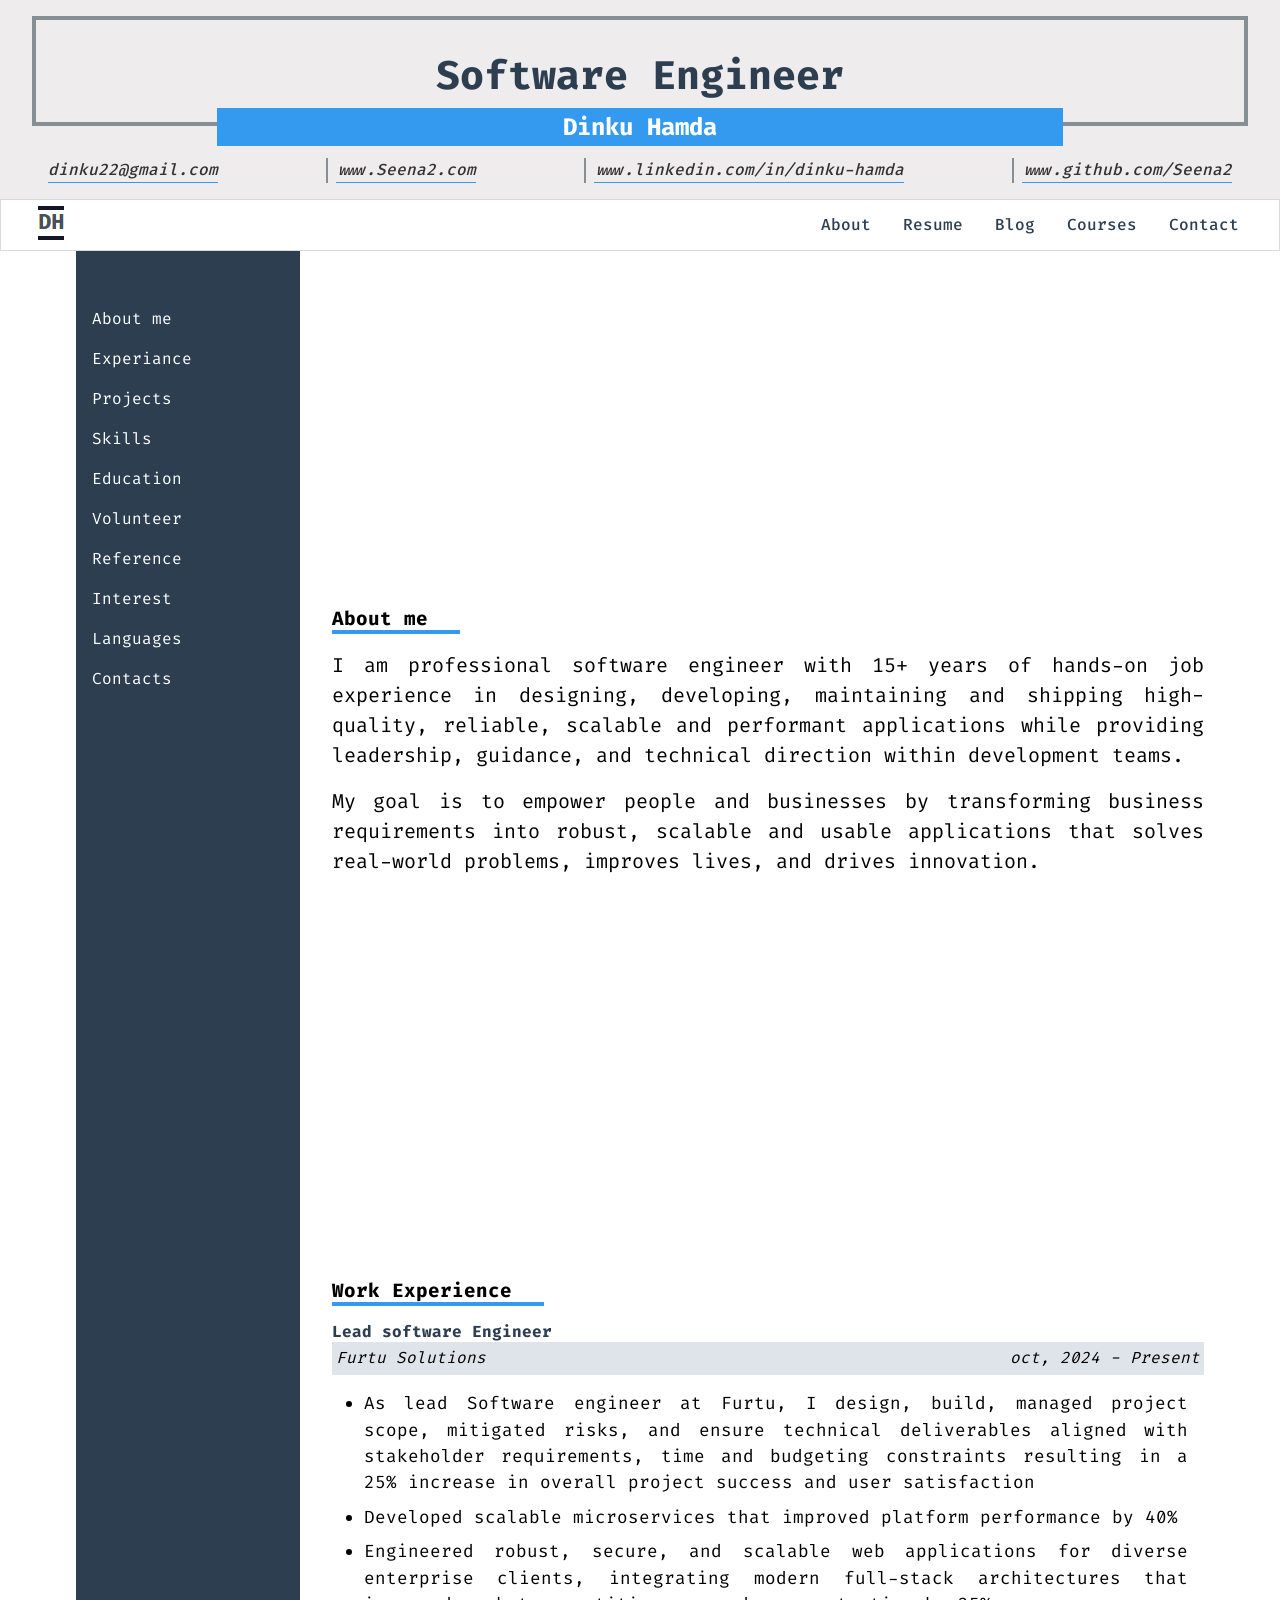
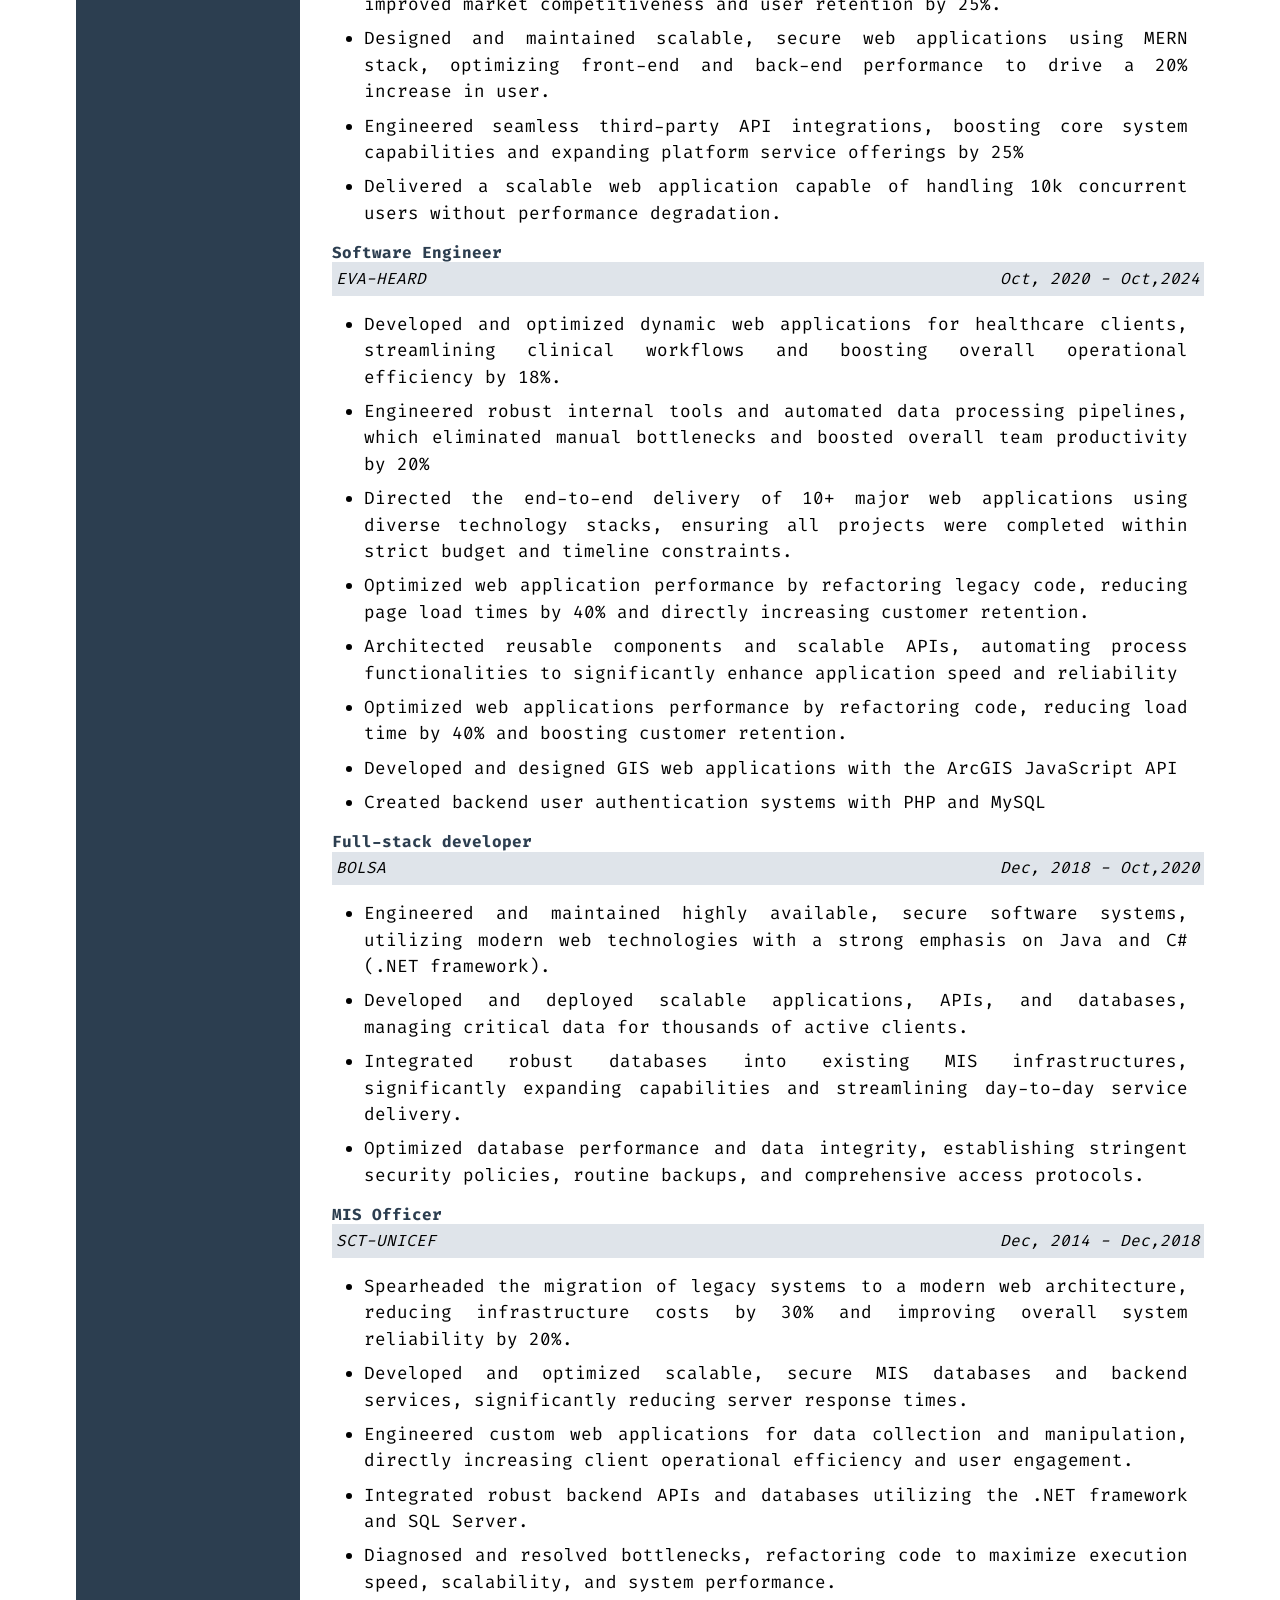
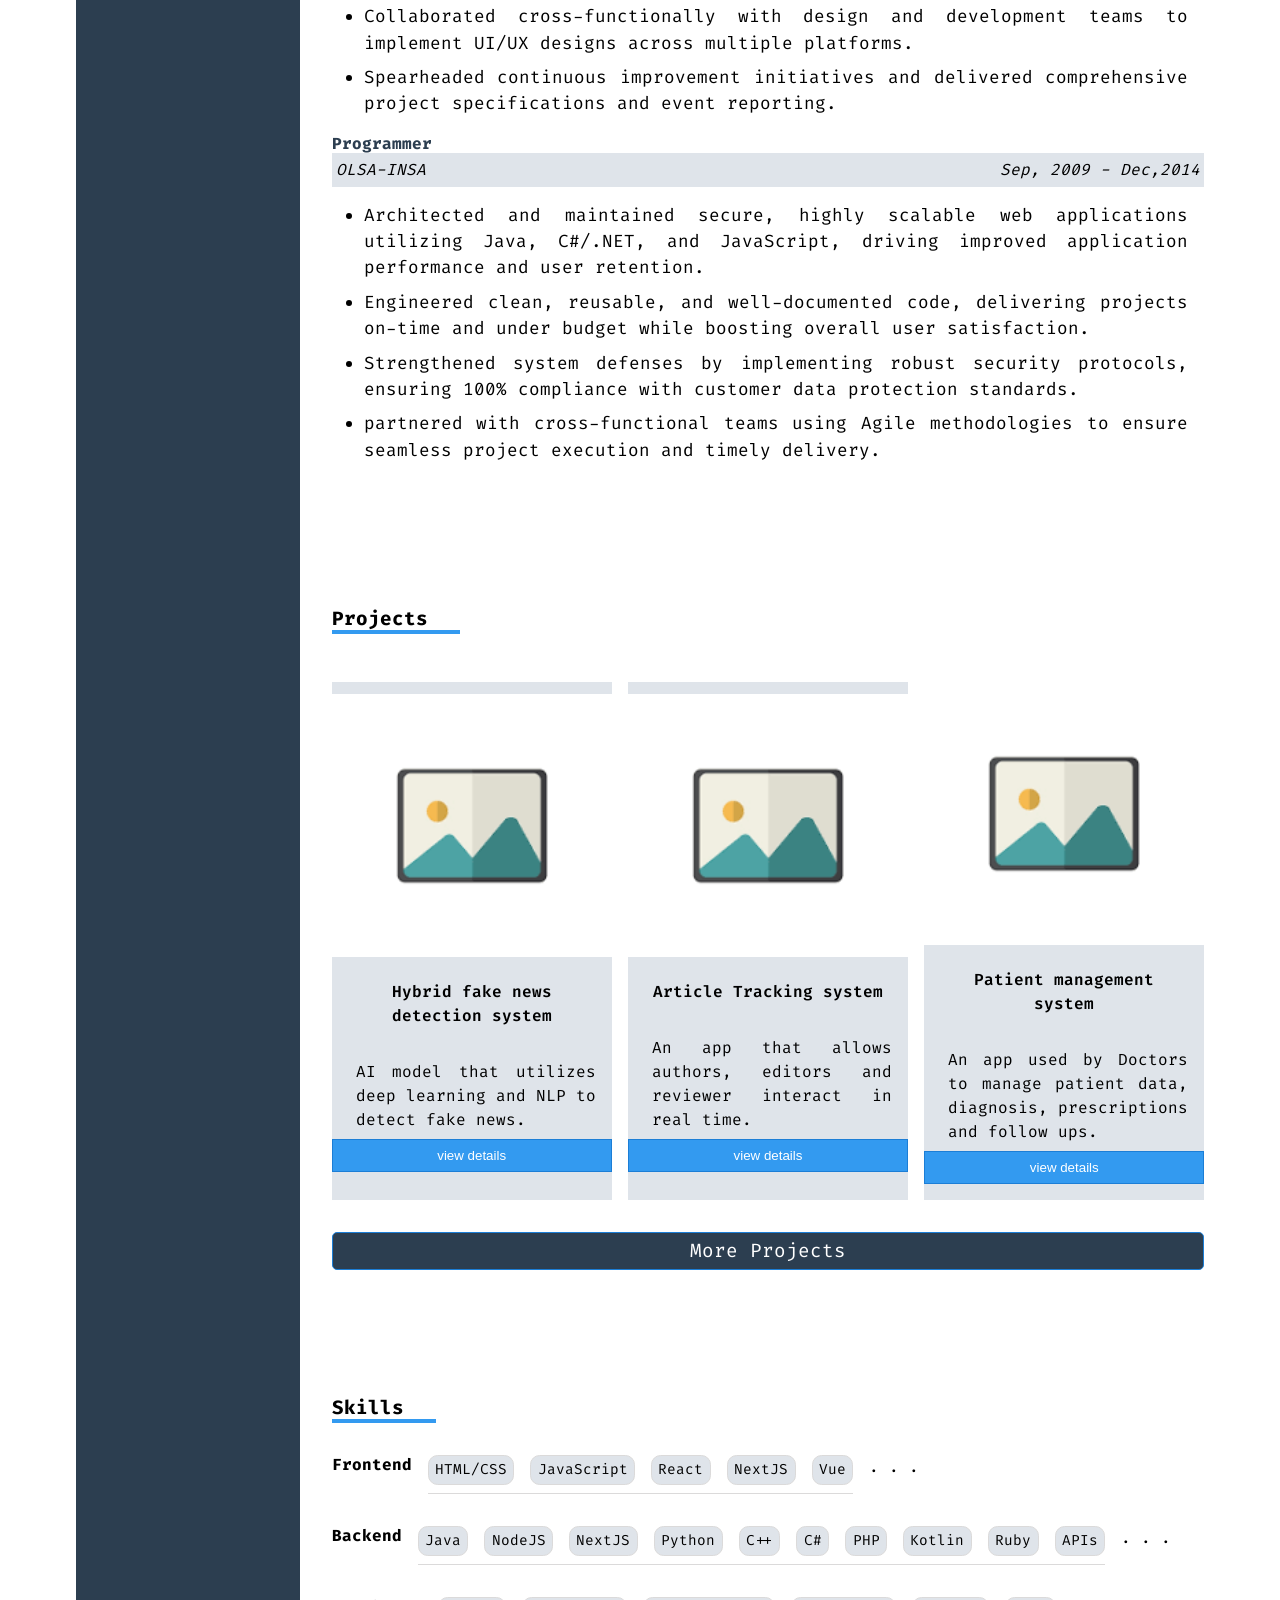
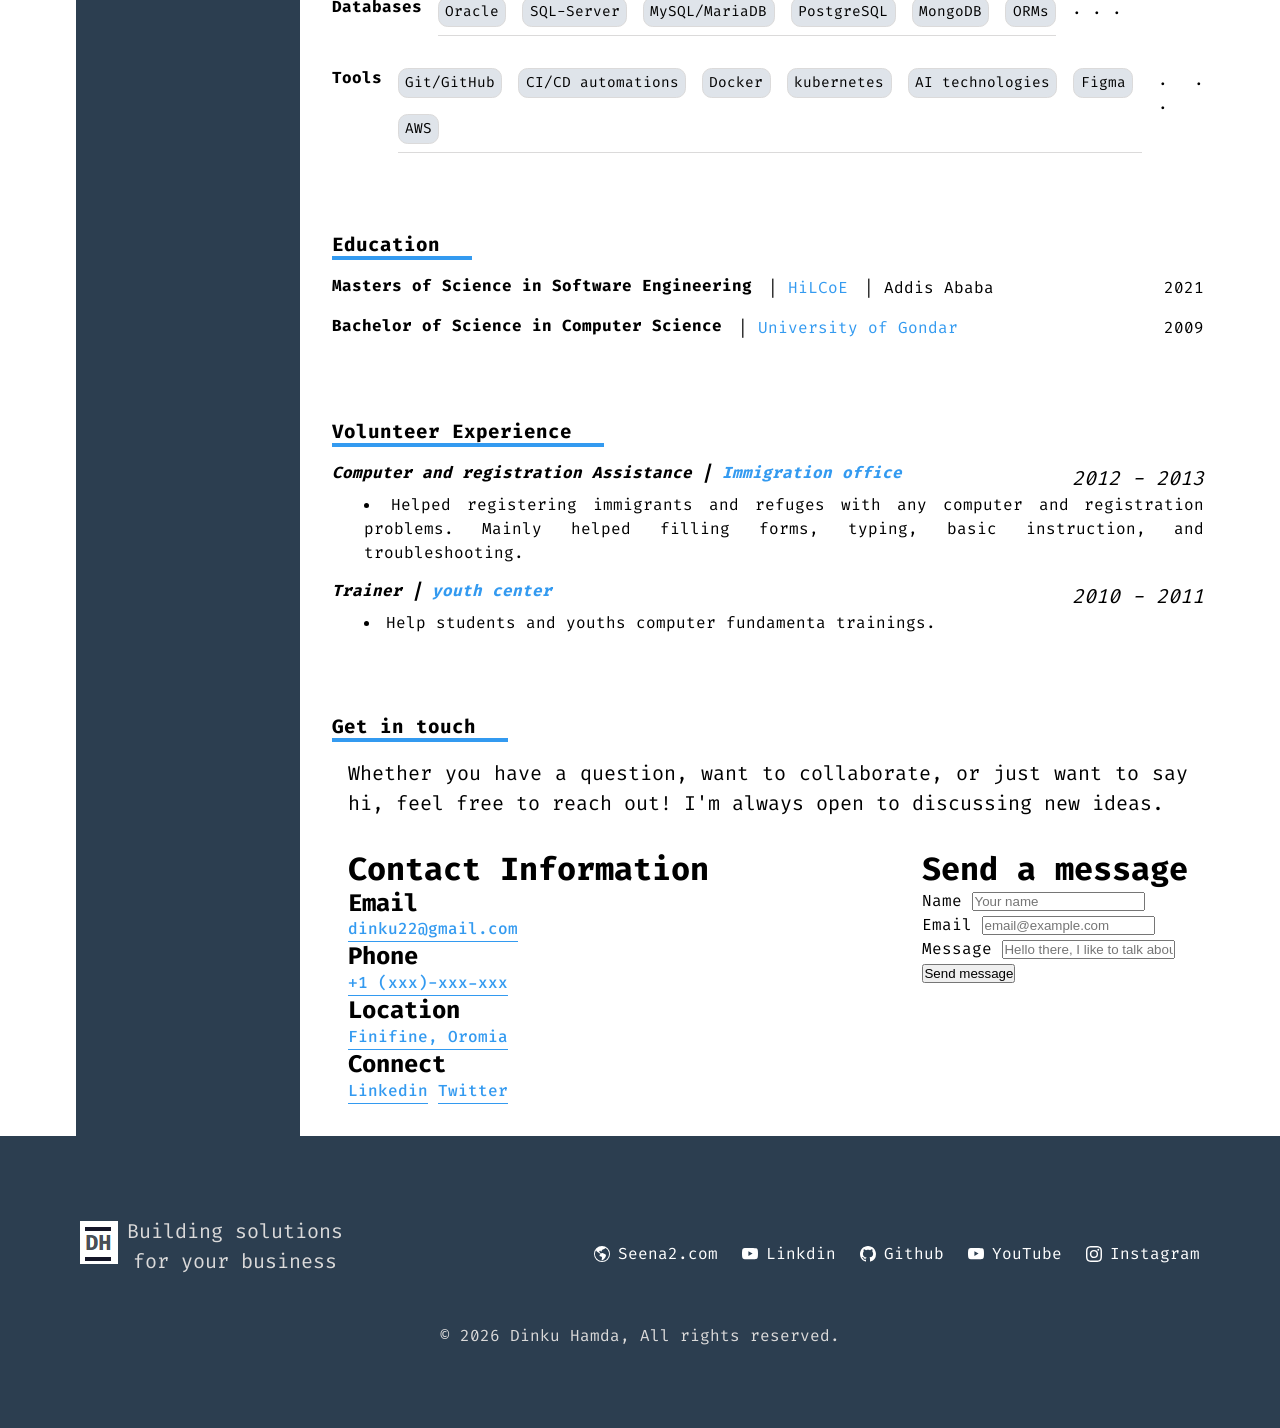
==== commit 5536ba42: "style contact form" ====
--- a/index.html
+++ b/index.html
@@ -68,7 +68,7 @@
         
 
 <div class="portfolio-container">
-  <aside class="sidebar">
+  <div class="sidebar">
     <ul class="sidebar_nav">
         <li><a href="#about">About me</a></li>
         <li><a href="#experiance">Experiance</a></li>
@@ -81,13 +81,13 @@
         <li><a href="#languages">Languages</a></li>
         <li><a href="#contact">Contacts</a></li>
       </ul>
-  </aside>
+  </div>
   <div class="right_container">
         <!-- Summary -->
-        <section id="about" class="page-section">
+        <section id="about" class="section-container">
                
                 <div class="summary">
-                     <h1 class="section-heading">About me</h1>
+                     <h4 class="section-heading">About me</h4>
                       
                       <p class="summary_paragraph">I am professional software engineer with 15+ years of hands-on job experience in designing, developing, maintaining and shipping high-quality, reliable, scalable and performant applications while providing leadership, guidance, and technical direction within development teams.</p>
                 
@@ -98,24 +98,24 @@
         </section>
 
         <!-- Experiance -->
-        <section id="experiance" class="page-section">
+        <section id="experiance" class="section-container">
             
             <div class="experiances">
-            <h1 class="section-heading">Work Experience</h1>
+            <h4 class="section-heading">Work Experience</h4>
             
                 <div class="job">
-                    <h3 class="sub_heading">Lead software Engineer</h3> 
+                    <h5 class="job_title">Lead software Engineer</h5> 
                    <div class="job_company">
-                        <div class="company_name">
-                          
+                      <div class="company_name">
+                        
                               Furtu Solutions
                           
-                        </div>
-                        <div class="year">
-                            
-                           <p class="section-label">oct, 2024 - Present</p>
-                            
-                        </div>
+                      </div> 
+                      <div class="year">
+                         
+                           <span class="section-label">oct, 2024 - Present</span>
+                            
+                      </div>
                   </div>
                   
                   
@@ -123,24 +123,24 @@
                     <ul>
                       <li>As lead Software engineer at Furtu, I design, build, managed project scope, mitigated risks, and ensure technical deliverables aligned with stakeholder requirements, time and budgeting constraints resulting in a 25% increase in overall project success and user satisfaction</li><li>Developed scalable microservices that improved platform performance by 40%</li><li>Engineered robust, secure, and scalable web applications for diverse enterprise clients, integrating modern full-stack architectures that improved market competitiveness and user retention by 25%.</li><li>Designed and maintained scalable, secure web applications using MERN stack, optimizing front-end and back-end performance to drive a 20% increase in user. </li><li>Engineered seamless third-party API integrations, boosting core system capabilities and expanding platform service offerings by 25%</li><li>Delivered a scalable web application capable of handling 10k concurrent users without performance degradation.</li>
                     </ul>
-                    </div>
+                  </div>
                   
                      
                  </div>
             
                 <div class="job">
-                    <h3 class="sub_heading">Software Engineer</h3> 
+                    <h5 class="job_title">Software Engineer</h5> 
                    <div class="job_company">
-                        <div class="company_name">
-                          
+                      <div class="company_name">
+                        
                               EVA-HEARD
                           
-                        </div>
-                        <div class="year">
-                            
-                           <p class="section-label">Oct, 2020 - Oct,2024</p>
-                            
-                        </div>
+                      </div> 
+                      <div class="year">
+                         
+                           <span class="section-label">Oct, 2020 - Oct,2024</span>
+                            
+                      </div>
                   </div>
                   
                   
@@ -148,24 +148,24 @@
                     <ul>
                       <li>Developed and optimized dynamic web applications for healthcare clients, streamlining clinical workflows and boosting overall operational efficiency by 18%.</li><li>Engineered robust internal tools and automated data processing pipelines, which eliminated manual bottlenecks and boosted overall team productivity by 20%</li><li>Directed the end-to-end delivery of 10+ major web applications using diverse technology stacks, ensuring all projects were completed within strict budget and timeline constraints.</li><li>Optimized web application performance by refactoring legacy code, reducing page load times by 40% and directly increasing customer retention.</li><li>Architected reusable components and scalable APIs, automating process functionalities to significantly enhance application speed and reliability</li><li>Optimized web applications performance by refactoring code, reducing load time by 40% and boosting customer retention.</li><li>Developed and designed GIS web applications with the ArcGIS JavaScript API</li><li>Created backend user authentication systems with PHP and MySQL</li>
                     </ul>
-                    </div>
+                  </div>
                   
                      
                  </div>
             
                 <div class="job">
-                    <h3 class="sub_heading">Full-stack developer</h3> 
+                    <h5 class="job_title">Full-stack developer</h5> 
                    <div class="job_company">
-                        <div class="company_name">
-                          
+                      <div class="company_name">
+                        
                               BOLSA
                           
-                        </div>
-                        <div class="year">
-                            
-                           <p class="section-label">Dec, 2018 - Oct,2020</p>
-                            
-                        </div>
+                      </div> 
+                      <div class="year">
+                         
+                           <span class="section-label">Dec, 2018 - Oct,2020</span>
+                            
+                      </div>
                   </div>
                   
                   
@@ -173,24 +173,24 @@
                     <ul>
                       <li>Engineered and maintained highly available, secure software systems, utilizing modern web technologies with a strong emphasis on Java and C# (.NET framework).</li><li>Developed and deployed scalable applications, APIs, and databases, managing critical data for thousands of active clients.</li><li>Integrated robust databases into existing MIS infrastructures, significantly expanding capabilities and streamlining day-to-day service delivery.</li><li>Optimized database performance and data integrity, establishing stringent security policies, routine backups, and comprehensive access protocols.</li>
                     </ul>
-                    </div>
+                  </div>
                   
                      
                  </div>
             
                 <div class="job">
-                    <h3 class="sub_heading">MIS Officer</h3> 
+                    <h5 class="job_title">MIS Officer</h5> 
                    <div class="job_company">
-                        <div class="company_name">
-                          
+                      <div class="company_name">
+                        
                               SCT-UNICEF
                           
-                        </div>
-                        <div class="year">
-                            
-                           <p class="section-label">Dec, 2014 - Dec,2018</p>
-                            
-                        </div>
+                      </div> 
+                      <div class="year">
+                         
+                           <span class="section-label">Dec, 2014 - Dec,2018</span>
+                            
+                      </div>
                   </div>
                   
                   
@@ -198,24 +198,24 @@
                     <ul>
                       <li>Spearheaded the migration of legacy systems to a modern web architecture, reducing infrastructure costs by 30% and improving overall system reliability by 20%.</li><li>Developed and optimized scalable, secure MIS databases and backend services, significantly reducing server response times.</li><li>Engineered custom web applications for data collection and manipulation, directly increasing client operational efficiency and user engagement.</li><li>Integrated robust backend APIs and databases utilizing the .NET framework and SQL Server.</li><li>Diagnosed and resolved bottlenecks, refactoring code to maximize execution speed, scalability, and system performance.</li><li>Collaborated cross-functionally with design and development teams to implement UI/UX designs across multiple platforms.</li><li>Spearheaded continuous improvement initiatives and delivered comprehensive project specifications and event reporting.</li>
                     </ul>
-                    </div>
+                  </div>
                   
                      
                  </div>
             
                 <div class="job">
-                    <h3 class="sub_heading">Programmer</h3> 
+                    <h5 class="job_title">Programmer</h5> 
                    <div class="job_company">
-                        <div class="company_name">
-                          
+                      <div class="company_name">
+                        
                               OLSA-INSA
                           
-                        </div>
-                        <div class="year">
-                            
-                           <p class="section-label">Sep, 2009 - Dec,2014</p>
-                            
-                        </div>
+                      </div> 
+                      <div class="year">
+                         
+                           <span class="section-label">Sep, 2009 - Dec,2014</span>
+                            
+                      </div>
                   </div>
                   
                   
@@ -223,7 +223,7 @@
                     <ul>
                       <li>Architected and maintained secure, highly scalable web applications utilizing Java, C#/.NET, and JavaScript, driving improved application performance and user retention.</li><li>Engineered clean, reusable, and well-documented code, delivering projects on-time and under budget while boosting overall user satisfaction.</li><li>Strengthened system defenses by implementing robust security protocols, ensuring 100% compliance with customer data protection standards.</li><li>partnered with cross-functional teams using Agile methodologies to ensure seamless project execution and timely delivery.</li>
                     </ul>
-                    </div>
+                  </div>
                   
                      
                  </div>
@@ -233,75 +233,66 @@
         </section>
 
         <!-- Projects -->
-         <section id="projects" class="page-section">
-            
-              <div class="project_container">
-                <h1 class="section-heading">Projects</h1>
-                <p>Some of my projects,</p>
+        <section id="projects" class="section-container">
+               
                 <div class="projects">
-                  
-                    <div class="card">
-                      <figure>
-                            <img src="img/project1.png" alt="" srcset="" width="300" height="150">
-                      </figure>
-                      <div class="discription">
-                        <h4> Hybrid fake news detection system</h4>
-                        <p> A model that  utilizes deep learning and NLP to detect fake news.</p>
-                          
-                          <ul>
-                          <li>Reaserch work</li>
-                          </ul>
-                        
-                    </div>
-                    <div class="card_btn">
-                      <button>view details</button>
-                    </div>
-                    </div>
-                  
-                    <div class="card">
-                      <figure>
-                            <img src="img/project1.png" alt="" srcset="" width="300" height="150">
-                      </figure>
-                      <div class="discription">
-                        <h4>Article Tracking system</h4>
-                        <p> An app that allows authors, editors and reviewer interact in real time.</p>
-                          
-                          <ul>
-                          <li>authors submit and track their own manuscripts</li><li>editors  manage manuscripts and asign reviewers anonymously</li><li>reveiwers to reveiw and comment articles </li>
-                          </ul>
-                        
-                    </div>
-                    <div class="card_btn">
-                      <button>view details</button>
-                    </div>
-                    </div>
-                  
-                    <div class="card">
-                      <figure>
-                            <img src="img/project1.png" alt="" srcset="" width="300" height="150">
-                      </figure>
-                      <div class="discription">
-                        <h4>Patient management system</h4>
-                        <p> An app that allows Doctors to manage patient data, diagnosis, prescriptions and follow ups.</p>
-                          
-                          <ul>
-                          <li>Doctors diagnosis the patient and store the finding and prescriptions</li><li>Lab technitians run tests and register the result and attach scan files</li><li>receptions register new or check appointment of follow up patients  </li>
-                          </ul>
-                        
-                    </div>
-                    <div class="card_btn">
-                      <button>view details</button>
-                    </div>
-                    </div>
-                  
-                </div>
-                <div class="section_btn">
-                    <button class="view_button">More projects</button>
-                </div>
-                
-              </div>
-             
-          </section>
+                     <h4 class="section-heading">Projects</h4>
+                     <div class="project_container">
+                         
+                            <div class="card">
+                              <div class="card_img">
+                                <figure>
+                                  <img class="cardImage" src="img/project1.png" alt="">
+                                </figure>
+                              </div>
+                              <div class="card_description">
+                                <figcaption class="image_caption"> Hybrid fake news detection system</figcaption>
+                                <p class="card_summary"> AI model that  utilizes deep learning and NLP to detect fake news.</p>
+                              </div>
+                              <div class="card_button ">
+                                <button class="">view details</button>
+                              </div>
+                            </div>
+                         
+                            <div class="card">
+                              <div class="card_img">
+                                <figure>
+                                  <img class="cardImage" src="img/project1.png" alt="">
+                                </figure>
+                              </div>
+                              <div class="card_description">
+                                <figcaption class="image_caption">Article Tracking system</figcaption>
+                                <p class="card_summary"> An app that allows authors, editors and reviewer interact in real time.</p>
+                              </div>
+                              <div class="card_button ">
+                                <button class="">view details</button>
+                              </div>
+                            </div>
+                         
+                            <div class="card">
+                              <div class="card_img">
+                                <figure>
+                                  <img class="cardImage" src="img/project1.png" alt="">
+                                </figure>
+                              </div>
+                              <div class="card_description">
+                                <figcaption class="image_caption">Patient management system</figcaption>
+                                <p class="card_summary"> An app used by Doctors to manage patient data, diagnosis, prescriptions and follow ups.</p>
+                              </div>
+                              <div class="card_button ">
+                                <button class="">view details</button>
+                              </div>
+                            </div>
+                         
+                     </div> 
+                 </div>
+                 <div class="section_button">
+                  <a href="projects.html" >More Projects</a>
+                 </div>
+                 
+            
+        </section>
+
 
          <!-- Skills -->
             <!-- 
@@ -351,90 +342,95 @@
               </ul>
             </section>
            -->
-         <section id="skills" class="page-section">
-            
-              <div class="project_container">
-                <h1 class="section-heading">Skills</h1>
+          <section id="skills" class="section-containers">
+               
                 <div class="skills">
-                  
-                    <div class="skill">
-                      <h4>Frontend</h4>:
-                       
-                        <div class="skill_list">
-                           <span>HTML/CSS</span> <span>JavaScript</span> <span>React</span> <span>NextJS</span> <span>Vue</span>
+                     <h4 class="section-heading">Skills</h4>
+                      
+                      <div class="skills">
+                        
+                        <div class="skill">
+                            <h5>Frontend</h5>
+                            
+                          <div class="skill_list">
+                             <span>HTML/CSS</span> <span>JavaScript</span> <span>React</span> <span>NextJS</span> <span>Vue</span>
+                          </div>
+                           <span class="dots"> . . .</span>
+                           
                         </div>
-                        <span class="dots"> . . .</span>
-                      
-                    </div>
-                  
-                    <div class="skill">
-                      <h4>Backend</h4>:
-                       
-                        <div class="skill_list">
-                           <span>Java</span> <span>NodeJS</span> <span>NextJS</span> <span>Python</span> <span>C++</span> <span>C#</span> <span>PHP</span> <span>Kotlin</span> <span>Ruby</span> <span>APIs</span>
+                        
+                        <div class="skill">
+                            <h5>Backend</h5>
+                            
+                          <div class="skill_list">
+                             <span>Java</span> <span>NodeJS</span> <span>NextJS</span> <span>Python</span> <span>C++</span> <span>C#</span> <span>PHP</span> <span>Kotlin</span> <span>Ruby</span> <span>APIs</span>
+                          </div>
+                           <span class="dots"> . . .</span>
+                           
                         </div>
-                        <span class="dots"> . . .</span>
-                      
-                    </div>
-                  
-                    <div class="skill">
-                      <h4>Databases</h4>:
-                       
-                        <div class="skill_list">
-                           <span>Oracle</span> <span>SQL-Server</span> <span>MySQL/MariaDB</span> <span>PostgreSQL</span> <span>MongoDB</span> <span>ORMs</span>
+                        
+                        <div class="skill">
+                            <h5>Databases</h5>
+                            
+                          <div class="skill_list">
+                             <span>Oracle</span> <span>SQL-Server</span> <span>MySQL/MariaDB</span> <span>PostgreSQL</span> <span>MongoDB</span> <span>ORMs</span>
+                          </div>
+                           <span class="dots"> . . .</span>
+                           
                         </div>
-                        <span class="dots"> . . .</span>
-                      
-                    </div>
-                  
-                    <div class="skill">
-                      <h4>Tools</h4>:
-                       
-                        <div class="skill_list">
-                           <span>Git/GitHub</span> <span>CI/CD automations</span> <span>Docker</span> <span>kubernetes</span> <span>AI technologies</span> <span>Figma</span> <span>AWS</span>
+                        
+                        <div class="skill">
+                            <h5>Tools</h5>
+                            
+                          <div class="skill_list">
+                             <span>Git/GitHub</span> <span>CI/CD automations</span> <span>Docker</span> <span>kubernetes</span> <span>AI technologies</span> <span>Figma</span> <span>AWS</span>
+                          </div>
+                           <span class="dots"> . . .</span>
+                           
                         </div>
-                        <span class="dots"> . . .</span>
-                      
-                    </div>
-                  
-                </div>                
-              </div>
-             
-          </section>
+                        
+                           
+
+                      </div>
+                      
+                 </div>
+            
+        </section>
+        
 
         <!-- Education -->
-         <section id="education" class="page-section">
+         <section id="education" class="section-containers">
           
             <div class="education">
-              <h2 class="section-heading">Education</h2>
+              <h4 class="section-heading">Education</h4>
               
-                <div>
-                  <h3>
+                <div class="edu">
+                  <div class="school">
+                       <h5>Masters of Science in Software Engineering</h5> 
+                  <span>
+                     | <a href="https://hilcoe.edu"> HiLCoE</a>
                     
-                      <a href="https://marshall.edu">Marshall University</a>
+                  </span>
+                  <p class="school_location">| Addis Ababa</p>
+                  </div>
+                 <span>2021</span>
+                  
+                </div>
+                
+              
+                <div class="edu">
+                  <div class="school">
+                       <h5>Bachelor of Science in Computer Science</h5> 
+                  <span>
+                     | <a href="https://gondarUniveristy.edu"> University of Gondar</a>
                     
-                  </h3>
-                  <p class="section-label">Hungington, WV, USA</p>
-                  
-                    <h4>Degrees</h4>
-                    <ul>
-                      <li>Bachelor of Science in Computer Science</li><li>Minor in Mathematics</li>
-                    </ul>
-                  
-                  
-                    <h4>Honors</h4>
-                    <ul>
-                      <li>2010 Outstanding Student Award</li><li>2005 R.L. “Buck” Woodall Student-Athlete scholarship</li><li>Placed in a District ACM ICPC Team Programming Contest</li>
-                    </ul>
-                  
-                  
-                    <p>
-                      <span class="block">GPA in Major: 3.93</span>
-                      <span class="block">Cumulative GPA: 3.29</span>
-                      <span class="block">Graduation Date: 2010</span>
-                    </p>
+                  </span>
+                  
+                  </div>
+                 <span>2009</span>
                   
                 </div>
+                
               
             </div>
           
@@ -444,36 +440,53 @@
          <section id="volunteer" class="page-section">
           
             <div class="volunteer">
-              <h2 class="section-heading">Volunteer Experience</h2>
+              <h5 class="section-heading">Volunteer Experience</h5>
               
-                <div>
-                  <h3>
-                    
-                      Computer Assistance at <a href="https://www.heritage-point.com/">Heritage Point Assisted Living</a>
-                    
-                  </h3>
-                  
-                    <p class="section-label">2012 - 2015</p>
-                  
-                  <p>Helped residents with any computer problems for two hours each week. Mainly helped with networking, typing, basic instruction, and troubleshooting.</p>
-                  
-                </div>
+                <div class="voluteered_at">
+                  <div class="organization_name">
+                       <h3>
+                      
+                        Computer and registration Assistance | <a href="https://www.immigration.com/">Immigration office</a>
+                      
+                    </h3>
+                  </div>
+                   
+                    <div>
+                      
+                      <p class="section-label">2012 - 2013</p>
+                        
+                    </div>
+                  </div>
+                  <li class="activities">Helped registering immigrants and refuges with any computer and registration problems. Mainly helped filling forms, typing, basic instruction, and troubleshooting.</li>
+                  
+                
               
-                <div>
-                  <h3>
-                    
-                      Student Ambassador at <a href="https://marshall.edu">Marshall University</a>
-                    
-                  </h3>
-                  
-                    <p class="section-label">2007 - 2008</p>
-                  
-                  <p>Gave campus tours, organized promotional events, and ran summer orientation.</p>
-                  
-                </div>
+                <div class="voluteered_at">
+                  <div class="organization_name">
+                       <h3>
+                      
+                        Trainer | <a href="https://Youth_center.edu">youth center</a>
+                      
+                    </h3>
+                  </div>
+                   
+                    <div>
+                      
+                      <p class="section-label">2010 - 2011</p>
+                        
+                    </div>
+                  </div>
+                  <li class="activities"> Help students and youths computer fundamenta trainings.</li>
+                  
+                
               
             </div>
           
+         </section>
+
+          <!-- Interests -->
+         <section id="interest" class="page-section">
+           
          </section>
 
         <!-- References -->
@@ -486,45 +499,66 @@
           
          </section>
 
-        <!-- Interests -->
-         <section id="interest" class="page-section">
-           
-            <div class="interests">
-              <h2 class="section-heading">Interests</h2>
-              
-                <div>
-                  <h3>Woodworking</h3>
-                  
-                  
-                    <div class="gallery side-gallery">
-                      
-                        <figure>
-                          <img width="600"
-                               height="338"
-                               src="portfolio_media/ww1.jpg"
-                               alt="Chess Board made from Walnut and Maple">
-                          <figcaption>Chess Board made from Walnut and Maple</figcaption>
-                        </figure>
-                      
-                        <figure>
-                          <img width="600"
-                               height="338"
-                               src="portfolio_media/ww2.jpg"
-                               alt="Wooden Necklace from Walnut Scrap">
-                          <figcaption>Wooden Necklace from Walnut Scrap</figcaption>
-                        </figure>
-                      
-                    </div>
-                  
+       
+
+        <!-- Contact -->
+         <section id="contact" class="page-section">
+           <h2 class="section-heading">Get in touch</h2>
+        <p class="section_description">Whether you have a question, want to collaborate, or just want to say
+          hi, feel free to reach out! I'm always open to discussing new ideas.</p>
+          <div class="contact">
+            <div class="contact_address">
+              <h4>Contact Information</h4>
+              <div class="cont">
+                 <h5>Email</h5>
+                  <a href="mailto:dinku22@gmail.com"  className=" " > dinku22@gmail.com </a>
+              </div>
+              <div class="cont">
+                 <h5>Phone</h5>
+                  <a href="tel:+1123456789" className=" transition-colors" > +1 (xxx)-xxx-xxx </a>
+              </div>
+              <div class="cont">
+                 <h5>Location</h5>
+                   <a className="transition-colors"> Finifine, Oromia </a>
+              </div>
+              <div class="cont">
+                 <h5>Connect</h5>
+                    <div className="flex space-x-4 justify-center">
+                <a href="#" target="_blank">
+                  <Linkedin />Linkedin
+                </a>
+                <a href="#" target="_blank">
+                  <Twitter />Twitter
+                </a>
+                <a href="#" target="_blank">
+                  <Facebook />
+                </a>
+                <a href="#" target="_blank">
+                  <Instagram />
+                </a>
+              </div>
+              </div>
+            </div>
+            <div class="contact_form">
+              <h4>Send a message</h4>
+              <form className="contact_form">
+                <div class="form_group">
+                  <label for="name">Name</label>
+                  <input type="text" id="name" required class="" placeholder="Your name">
                 </div>
-              
-            </div>
-          
-         </section>
-
-        <!-- Projects -->
-         <section id="contact" class="page-section">
-          <h3>Contacts</h3>
+                <div class="form_group">
+                  <label for="email">Email</label>
+                  <input type="email" id="name" required class="" placeholder="email@example.com">
+                </div>
+                <div class="form_group">
+                  <label for="message">Message</label>
+                  <input type="email" id="message" required class="" placeholder="Hello there, I like to talk about ...">
+                </div>
+                <button> Send message</button>
+            </form>
+            </div>
+          </div>
+         
          </section>      
 
   </div>
--- a/css/styles.css
+++ b/css/styles.css
@@ -293,7 +293,7 @@
   li a{
     padding: 0.5rem ;
     color: var(--color-dark-blue);
-    font-size: 1.1rem;
+    font-size: 1rem;
     font-weight: 500;
   }
    li a:hover{
@@ -304,7 +304,7 @@
 
 /* PORTFOLIO PAGE */
 .portfolio-container{
-  width: 90%;
+  width: 98%;
   display: flex;
   justify-content: space-between;
  
@@ -313,10 +313,14 @@
 .sidebar{
   background-color: var(--color-dark-blue);
 }
+.sidebar{
+  display: none;
+  scroll-behavior: smooth;
+}
 .sidebar_nav{
-  position: sticky;
-  top: 200;
-  width: 15rem;
+  position: sticky; /* for this o work the parent must be a div and have space */
+  top: 100px;
+  width: 14rem;
   list-style: none;
   margin-top: 3rem;
  li a{
@@ -335,10 +339,223 @@
   text-align: justify;
 }
 
-
-.experiances, .projects, .skills,.education, .volunteer,.references,.languages,.interests{
-  display: none;
-}
+/* About section */
+section {
+  width: 100%;
+  min-height: fit-content;
+ 
+}
+.section-container {
+  min-height: calc(100vh - var(--navbar-height));
+  display: flex;
+  flex-direction: column;
+  margin: 0 auto;
+  justify-content: center;
+  align-items: center;
+  gap: 2rem;
+  
+  p{
+    text-align: justify;
+    margin-top: 1rem;
+  }
+}
+.section-heading{
+    font-size: 1.2rem;
+    /* padding-bottom: 0.3rem; */
+    border-bottom: 0.3rem solid var(--color-primary);
+    width: fit-content;
+    padding-right: 2rem;
+     margin-top: 5rem;
+  }
+
+/* Experiance */
+.experiances{
+  margin-top: 5rem;
+}
+.job_title{
+  font-size: 1rem;
+  color: var(--color-dark-blue);
+  margin-top: 1rem;
+}
+.job_company{
+  display: flex;
+  justify-content: space-between;
+  align-items: center;
+  background-color: var(--color-lightGray-2);
+  font-style: italic;
+  font-weight: 400;
+  padding: 0.3rem;
+}
+.company_name{
+  display: flex;
+}
+.job_highlight{
+  margin: 1rem;
+  margin-left: 2rem;
+  li{
+    margin-top: 0.5rem;
+    font-size: 1.1rem;
+  }
+}
+
+/* Projects */
+
+.project_container{
+  display: grid;
+  grid-template-columns:  1fr;
+  margin-top: 1rem;
+  gap: 1rem;
+  margin: 0 auto;
+  margin-top: 3rem;
+}
+.card,.card_description{
+  background-color: var(--color-lightGray-2);
+  /* border: 1px solid var(--color-lightGray-2); */
+  display: flex;
+  flex-direction: column;
+  justify-content: center;
+  align-items: center;
+  margin: 0 auto;
+  gap: 1rem;
+}
+.card_img{
+width: 100%;
+.cardImage{
+  width: 100%;
+}
+.cardImage:hover{
+  
+}
+}
+
+.card_description{
+  padding: 0 1rem;
+  .image_caption{
+    font-weight: 600;
+    text-align: center;
+  }
+  .card_summary{
+    font-size: 1rem;
+    padding-left: 0.5rem;
+    padding-bottom: 0.5rem;
+  }
+}
+ .card_button{
+    width: 100%;
+    position: relative;
+    margin: 1rem 0;
+    button{
+      width: 100%;
+      padding: 0.5rem;
+      position: absolute;
+      bottom: 0;
+      margin-bottom: 0;
+      border: none;
+      background-color: var(--color-primary);
+      border: 1px solid var(--color-primary-shade);
+      color: var(--color-white);
+      cursor: pointer;
+    }
+    button:hover{
+      background-color: var(--color-primary-shade);
+    }
+  }
+.section_button{
+  width: 100%;
+  
+  a{
+  width: 100%;
+  padding: 0.2rem;
+  background-color: var(--color-dark-blue);
+  border: 1px solid var(--color-primary-shade);
+   font-size: 1.2rem;
+  text-align: center;
+  border-radius: 5px;
+    color: var(--color-white);
+  }
+  a:hover{
+    background-color: var(--color-white);
+    color: var(--color-dark-blue);
+  }
+}
+
+/* Skills section */
+.skill{
+  display: flex;
+  gap: 1rem;
+  margin-top: 2rem;
+  h5{
+    font-size: 1rem;
+  }
+}
+.skill_list{
+  display: flex;
+  flex-wrap: wrap;
+  gap: 1rem;
+ border-bottom: 1px solid var(--color-lightGray-1);
+ padding-bottom: 0.5rem;
+  
+  span{
+    background-color: var(--color-lightGray-2);
+    border: 1px solid var(--color-lightGray-1);
+    padding: 0.2rem 0.4rem ;
+    border-radius: 0.6rem;
+    line-height: 1.5;
+    font-size: 0.9rem;
+    font-weight: 400;
+  }
+  span:hover{
+    cursor: pointer;
+    background-color: var(--color-white);
+  }
+}
+
+/* Education */
+.edu{
+  display: flex;
+  justify-content: space-between;
+  margin-top: 1rem;
+  h5{
+    font-size: 1rem;
+  }
+}
+.school{
+  display: flex;
+  gap:1rem;
+}
+.school_location{
+  font-size: 1rem;
+}
+
+/* Volunteer */
+.voluteered_at{
+  display: flex;
+  margin-top: 1rem;
+  justify-content: space-between;
+  font-style: italic;
+  h3{
+    font-size: 1rem;
+  }
+}
+.activities{
+  margin-left: 2rem;
+}
+
+/* Contact */
+.contact{
+  display: flex;
+  flex-wrap: wrap;
+  justify-content: space-between;
+}
+.section_description{
+  margin: 1rem;
+}
+.contact_address{
+  a{
+    color: var(--color-primary);
+  }
+}
+
 
 
 
@@ -436,11 +653,14 @@
   .desktop_menu{
     display: flex;
   }
-  .left{
+  
+  .sidebar{
   display: flex;
   flex-direction: column;
   }
-  
+  .project_container{
+  grid-template-columns: repeat(3, 1fr);
+}
  
 }
 /*Styles for screens 1024px and wider (e.g., small laptops, desktops) */
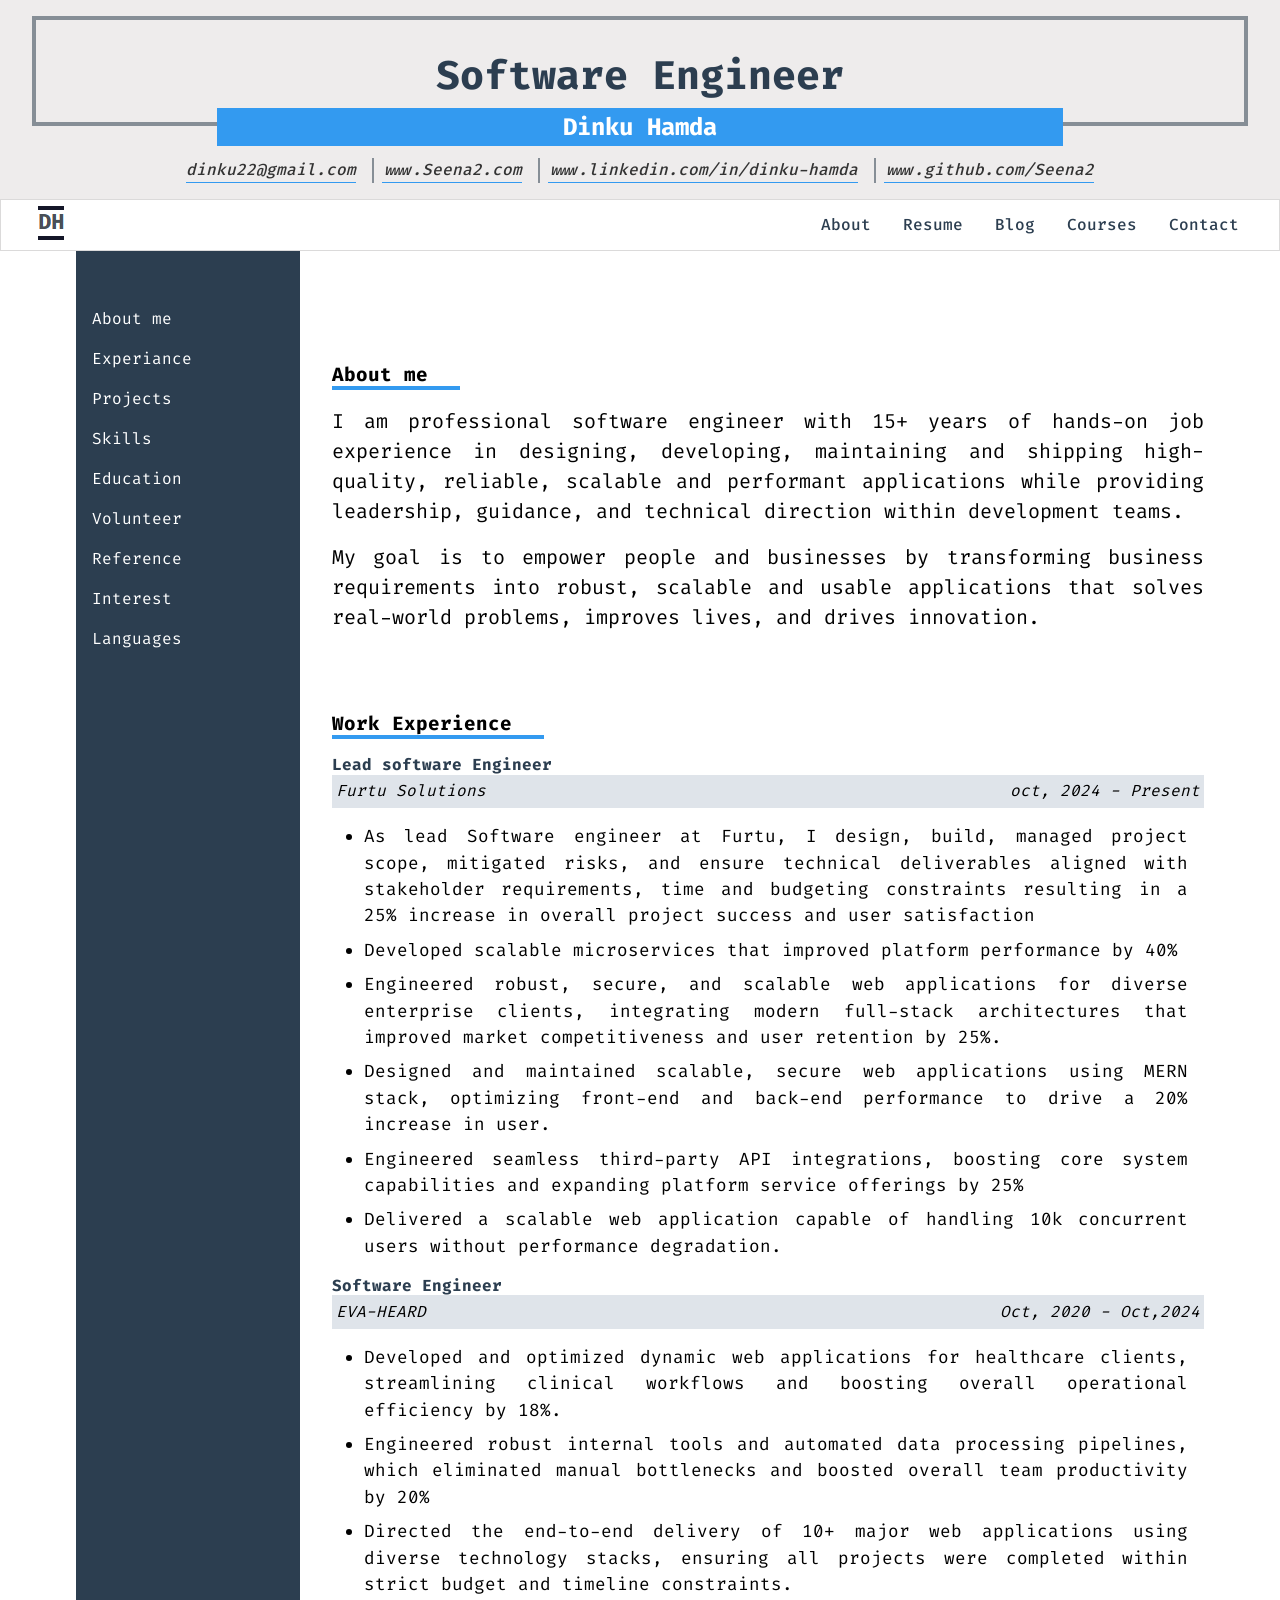
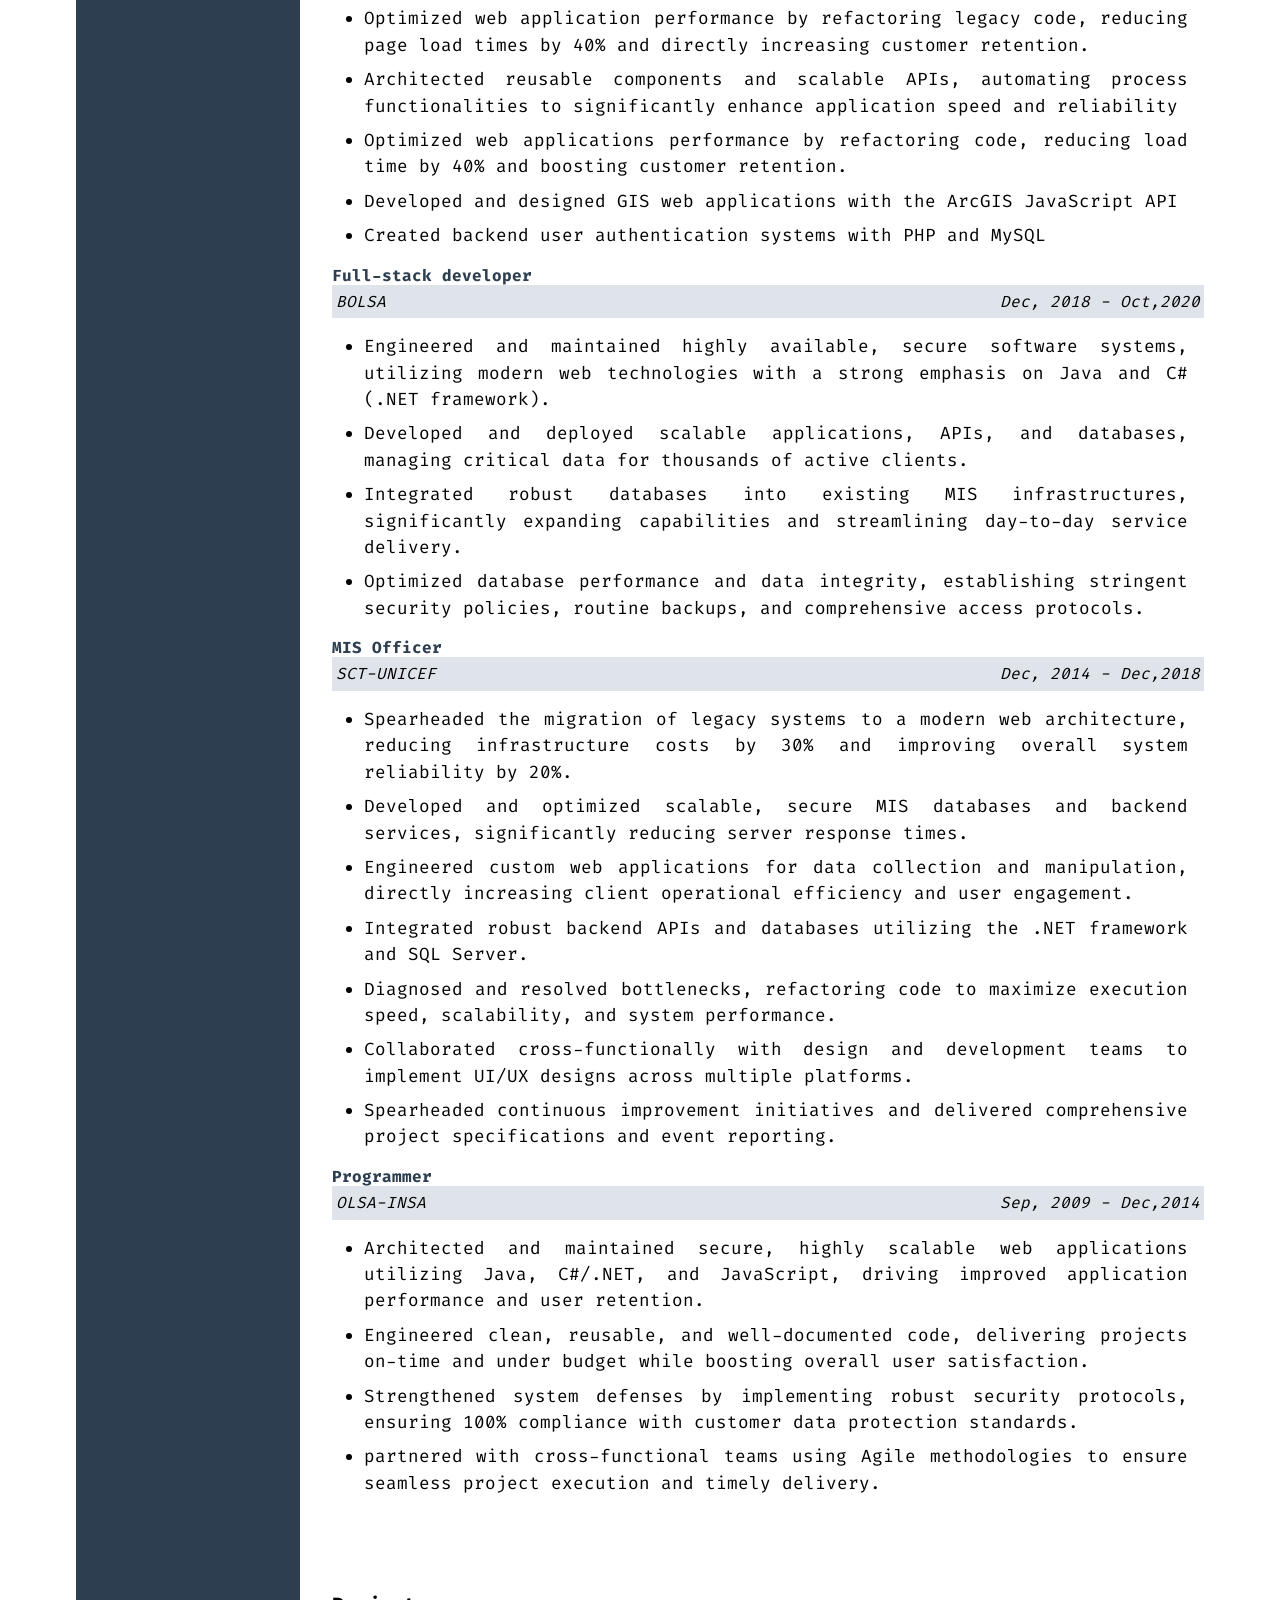
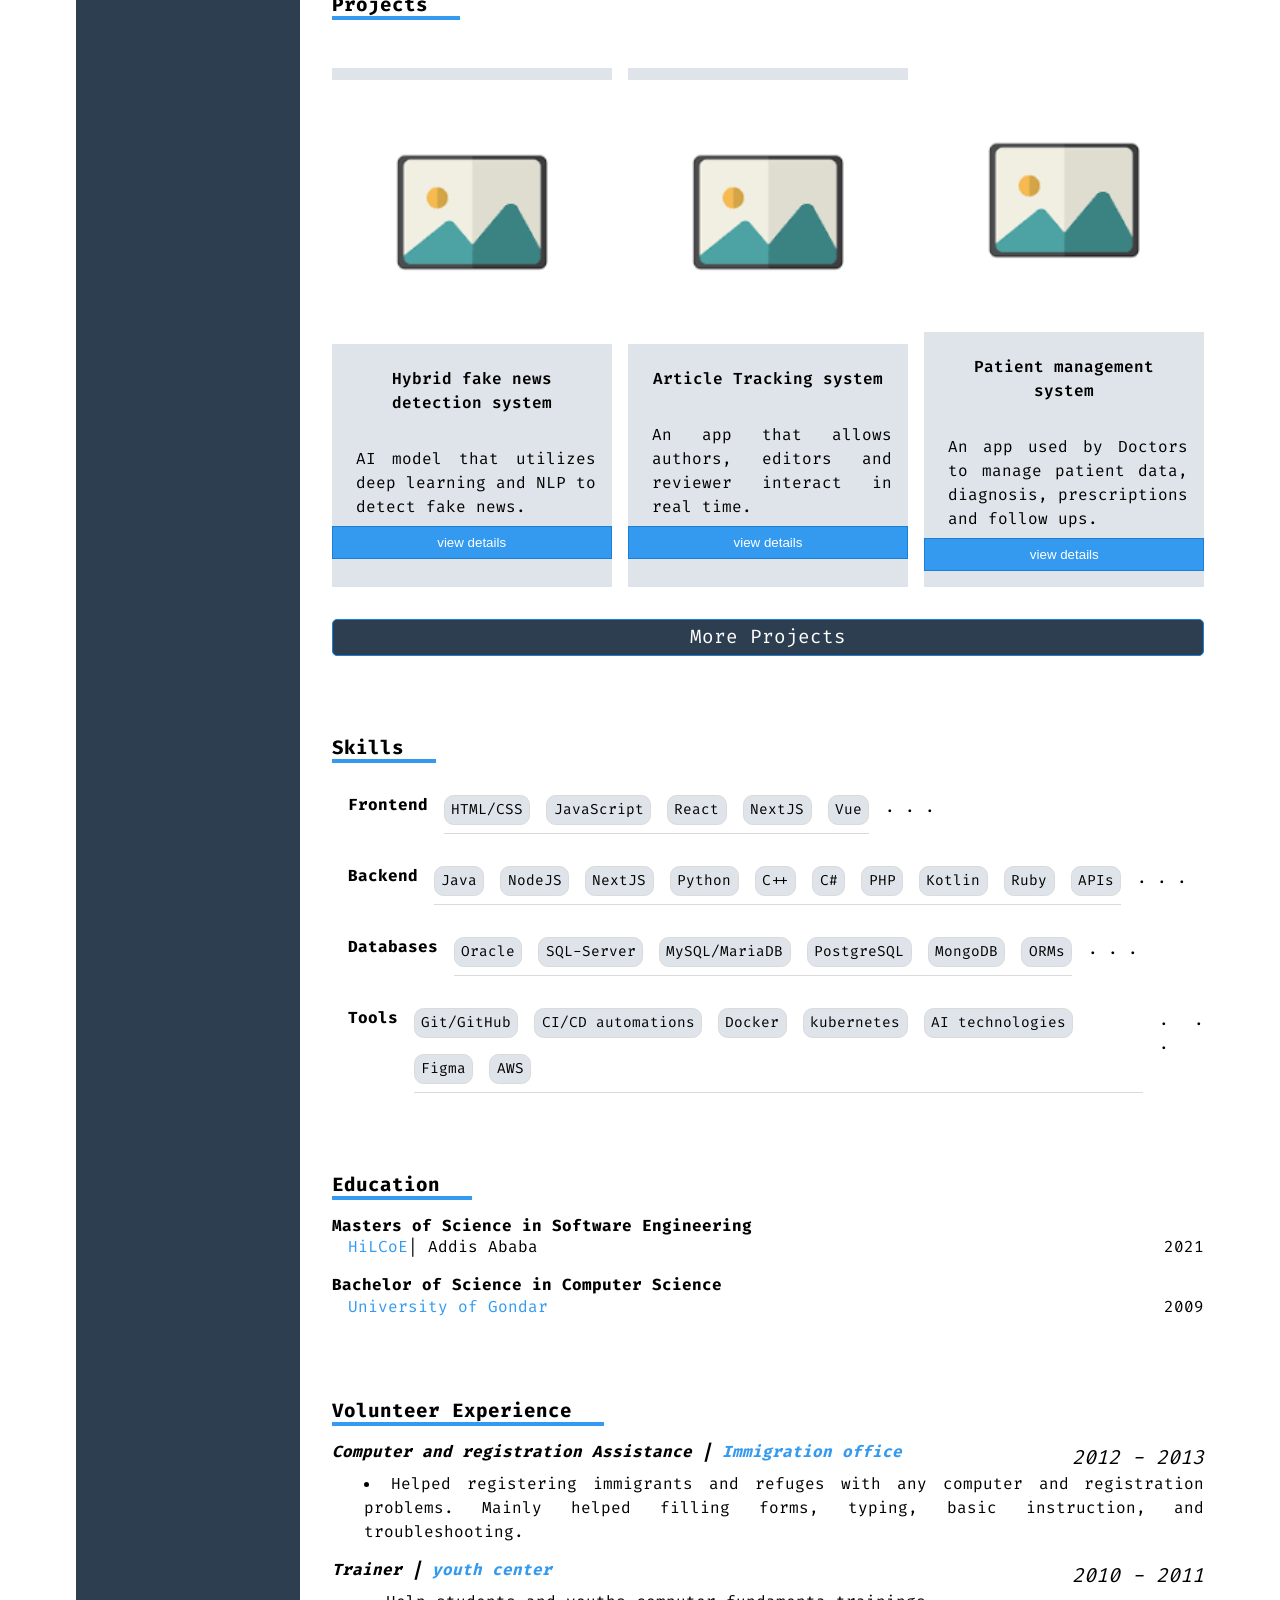
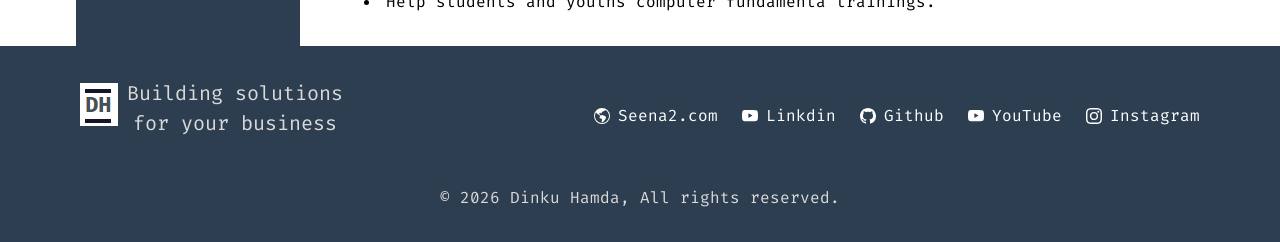
==== commit 97c86d64: "updated few data" ====
--- a/index.html
+++ b/index.html
@@ -45,20 +45,20 @@
               <button class="burger-menu" id="burger-btn">☰ </button>
               <ul class="nav_menu" id="nav_menu">
                 <button class="close-btn" id="close-btn">✖</button>
-                <li><a href="#about">About</a></li>
+                <li><a href="index.html">About</a></li>
                 <li><a href="resume.html">Resume</a></li>
                 <li><a href="blogs.html">Blog</a></li>
                 <li><a href="courses.html">Courses</a></li>
-                <li><a href="#contact">Contact</a></li>
+                <li><a href="contact.html">Contact</a></li>
               </ul>
             </div>
             <div class="desktop_menu">
               <ul  >
-                <li><a href="#about">About</a></li>
+                <li><a href="index.html">About</a></li>
                 <li><a href="resume.html">Resume</a></li>
                 <li><a href="blogs.html">Blog</a></li>
                 <li><a href="courses.html">Courses</a></li>
-                <li><a href="#contact">Contact</a></li>
+                <li><a href="contact.html">Contact</a></li>
               </ul>
             </div>
             <div class="account"></div>
@@ -79,7 +79,6 @@
         <li><a href="#reference">Reference</a></li>
         <li><a href="#interest">Interest</a></li>
         <li><a href="#languages">Languages</a></li>
-        <li><a href="#contact">Contacts</a></li>
       </ul>
   </div>
   <div class="right_container">
@@ -239,7 +238,8 @@
                      <h4 class="section-heading">Projects</h4>
                      <div class="project_container">
                          
-                            <div class="card">
+                         
+                         <div class="card">
                               <div class="card_img">
                                 <figure>
                                   <img class="cardImage" src="img/project1.png" alt="">
@@ -254,7 +254,10 @@
                               </div>
                             </div>
                          
-                            <div class="card">
+                    
+                         
+                         
+                         <div class="card">
                               <div class="card_img">
                                 <figure>
                                   <img class="cardImage" src="img/project1.png" alt="">
@@ -269,7 +272,10 @@
                               </div>
                             </div>
                          
-                            <div class="card">
+                    
+                         
+                         
+                         <div class="card">
                               <div class="card_img">
                                 <figure>
                                   <img class="cardImage" src="img/project1.png" alt="">
@@ -283,6 +289,17 @@
                                 <button class="">view details</button>
                               </div>
                             </div>
+                         
+                    
+                         
+                         
+                    
+                         
+                         
+                    
+                         
+                         
+                    
                          
                      </div> 
                  </div>
@@ -346,8 +363,7 @@
                
                 <div class="skills">
                      <h4 class="section-heading">Skills</h4>
-                      
-                      <div class="skills">
+                      <div class="skillset">
                         
                         <div class="skill">
                             <h5>Frontend</h5>
@@ -405,32 +421,34 @@
               <h4 class="section-heading">Education</h4>
               
                 <div class="edu">
-                  <div class="school">
-                       <h5>Masters of Science in Software Engineering</h5> 
-                  <span>
-                     | <a href="https://hilcoe.edu"> HiLCoE</a>
-                    
-                  </span>
-                  <p class="school_location">| Addis Ababa</p>
-                  </div>
-                 <span>2021</span>
-                  
+                  <div class="qualification">
+                       <h5 >Masters of Science in Software Engineering</h5> 
+                  </div>
+                  
+                  <div class="schoolDetails">
+                    <div class="institution">
+                      <a href="https://hilcoe.edu"> HiLCoE</a>
+                    
+                     <p class="school_location">| Addis Ababa</p>
+                    </div>
+                     <div>2021</div>
+                  </div>
                 </div>
-                
               
                 <div class="edu">
-                  <div class="school">
-                       <h5>Bachelor of Science in Computer Science</h5> 
-                  <span>
-                     | <a href="https://gondarUniveristy.edu"> University of Gondar</a>
-                    
-                  </span>
-                  
-                  </div>
-                 <span>2009</span>
-                  
+                  <div class="qualification">
+                       <h5 >Bachelor of Science in Computer Science</h5> 
+                  </div>
+                  
+                  <div class="schoolDetails">
+                    <div class="institution">
+                      <a href="https://gondarUniveristy.edu"> University of Gondar</a>
+                    
+                     
+                    </div>
+                     <div>2009</div>
+                  </div>
                 </div>
-                
               
             </div>
           
@@ -498,68 +516,7 @@
          <section id="languages" class="page-section">
           
          </section>
-
-       
-
-        <!-- Contact -->
-         <section id="contact" class="page-section">
-           <h2 class="section-heading">Get in touch</h2>
-        <p class="section_description">Whether you have a question, want to collaborate, or just want to say
-          hi, feel free to reach out! I'm always open to discussing new ideas.</p>
-          <div class="contact">
-            <div class="contact_address">
-              <h4>Contact Information</h4>
-              <div class="cont">
-                 <h5>Email</h5>
-                  <a href="mailto:dinku22@gmail.com"  className=" " > dinku22@gmail.com </a>
-              </div>
-              <div class="cont">
-                 <h5>Phone</h5>
-                  <a href="tel:+1123456789" className=" transition-colors" > +1 (xxx)-xxx-xxx </a>
-              </div>
-              <div class="cont">
-                 <h5>Location</h5>
-                   <a className="transition-colors"> Finifine, Oromia </a>
-              </div>
-              <div class="cont">
-                 <h5>Connect</h5>
-                    <div className="flex space-x-4 justify-center">
-                <a href="#" target="_blank">
-                  <Linkedin />Linkedin
-                </a>
-                <a href="#" target="_blank">
-                  <Twitter />Twitter
-                </a>
-                <a href="#" target="_blank">
-                  <Facebook />
-                </a>
-                <a href="#" target="_blank">
-                  <Instagram />
-                </a>
-              </div>
-              </div>
-            </div>
-            <div class="contact_form">
-              <h4>Send a message</h4>
-              <form className="contact_form">
-                <div class="form_group">
-                  <label for="name">Name</label>
-                  <input type="text" id="name" required class="" placeholder="Your name">
-                </div>
-                <div class="form_group">
-                  <label for="email">Email</label>
-                  <input type="email" id="name" required class="" placeholder="email@example.com">
-                </div>
-                <div class="form_group">
-                  <label for="message">Message</label>
-                  <input type="email" id="message" required class="" placeholder="Hello there, I like to talk about ...">
-                </div>
-                <button> Send message</button>
-            </form>
-            </div>
-          </div>
-         
-         </section>      
+   
 
   </div>
 </div>
--- a/css/styles.css
+++ b/css/styles.css
@@ -192,6 +192,7 @@
     flex-wrap: wrap;
     justify-content: center;
     gap: 1rem;
+    margin: 0 auto;
     margin-top: 2rem;
     padding: 0 1rem;
     list-style: none;
@@ -307,7 +308,6 @@
   width: 98%;
   display: flex;
   justify-content: space-between;
- 
   margin: 0 auto;
 }
 .sidebar{
@@ -346,14 +346,13 @@
  
 }
 .section-container {
-  min-height: calc(100vh - var(--navbar-height));
+  /* min-height: calc(100vh - var(--navbar-height)); */
   display: flex;
   flex-direction: column;
   margin: 0 auto;
   justify-content: center;
   align-items: center;
   gap: 2rem;
-  
   p{
     text-align: justify;
     margin-top: 1rem;
@@ -361,16 +360,15 @@
 }
 .section-heading{
     font-size: 1.2rem;
-    /* padding-bottom: 0.3rem; */
     border-bottom: 0.3rem solid var(--color-primary);
     width: fit-content;
     padding-right: 2rem;
-     margin-top: 5rem;
+    margin-top: 5rem;
   }
 
 /* Experiance */
 .experiances{
-  margin-top: 5rem;
+  /* margin-top: 5rem; */
 }
 .job_title{
   font-size: 1rem;
@@ -480,6 +478,13 @@
 }
 
 /* Skills section */
+.skills{
+ margin-top: 3rem;
+}
+.skillset{
+  margin-left: 1rem;
+}
+
 .skill{
   display: flex;
   gap: 1rem;
@@ -512,20 +517,24 @@
 
 /* Education */
 .edu{
-  display: flex;
-  justify-content: space-between;
+  width: 100%;
   margin-top: 1rem;
   h5{
     font-size: 1rem;
   }
 }
-.school{
-  display: flex;
-  gap:1rem;
+.schoolDetails{
+  display: flex;
+  justify-content: space-between;
+  margin-left: 1rem;
+}
+.institution{
+  display: flex;
 }
 .school_location{
   font-size: 1rem;
 }
+
 
 /* Volunteer */
 .voluteered_at{
@@ -542,21 +551,153 @@
 }
 
 /* Contact */
-.contact{
-  display: flex;
-  flex-wrap: wrap;
-  justify-content: space-between;
-}
+
 .section_description{
   margin: 1rem;
 }
+.form_container{
+ width: 100%;
+ margin: 0 auto;
+ display: flex;
+ flex-wrap: wrap;
+ align-items: center;
+ justify-content: space-around;
+ border: 2px solid var(--color-lightGray-1);
+ padding: 2rem 1rem;
+ border-radius: 0.5rem;
+}
+.subtitle{
+  font-size: 1.3rem;
+  color: var(--color-dark-blue);
+  text-align: center;
+}
+.connect{
+  ul{
+    list-style: none;
+    margin-top: 1rem;
+    display: flex;
+    gap: 1rem;
+  }
+}
+.contact_links{
+  margin-top: 1rem;
+  h5{
+    font-size: 1rem;
+    color: var(--color-black-3);
+  }
+  a{
+    font-size: 1.2rem;
+  }
+}
 .contact_address{
+    margin-left: 2rem;
   a{
     color: var(--color-primary);
   }
 }
-
-
+.contact_form_container{
+  width: 60%;
+  margin: 0 auto;
+  border-left: 1px solid var(--color-lightGray-1);
+  padding-left: 1rem;
+}
+.contact_form{
+  display: flex;
+  flex-direction: column;
+  gap: 1rem;
+}
+.form_group{
+  margin-top: 1rem;
+  display: flex;
+  flex-direction: column;
+  input{
+    padding: 0.5rem 1rem;
+    border: 1px solid var(--color-lightGray-2);
+    border-radius: 0.5rem;
+    margin-top: 0.2rem;
+  }
+  textarea {
+  width: 100%;       /* Makes the textarea span the full width of its container */
+  height: 150px;     /* Sets a fixed height of 150 pixels */
+  box-sizing: border-box; /* Crucial: Includes padding and borders in the size */
+  padding: 0.5rem 1rem;
+}
+
+}
+.formButton{
+  display: flex;
+  justify-content: center;
+  margin: 0 auto;  
+  margin-top: 1rem;
+  button{
+    width: 100%;
+    padding: 0.4rem;
+    background-color: var(--color-primary);
+    color: var(--color-white);
+    border: none;
+    cursor: pointer;
+  }
+}
+
+
+/* Alternating section backgrounds for clarity */
+#section-1 { background-color: #f1f2f6; color: #333; }
+#section-2 { background-color: #dfe4ea; color: #333; }
+#section-3 { background-color: #747d8c; color: #fff; }
+
+
+/* RESUME PAGE */
+.download_resume{
+  display: flex;
+  margin: 0 auto;
+  margin-top: 3rem;
+  justify-content: center;
+  a{
+    background-color: var(--color-primary);
+    color: var(--color-white);
+    padding: 0.5rem 1rem;
+    border-radius: 0.3rem;
+  }
+}
+
+/* PROJECTS PAGE */
+.projects_list{
+  margin: 0 auto;
+  padding: 1rem;
+  ul li{
+    margin-top: 1rem;
+  }
+}
+.projectDescription{
+  display: flex;
+  justify-content: space-between;
+  gap: 1rem;
+ 
+}
+
+/* BLOGS PAGE */
+.blog_title{
+  font-size: 1.2rem;
+  margin: 0.5rem 0;
+}
+.blog_view{
+  display: flex;
+  justify-content: space-between;
+  flex-wrap: wrap;
+  gap: 1rem;
+  button{
+  padding: 0.1rem 0.5rem ;
+  font-size: 0.9rem;
+  border: 1px solid var(--color-gray);
+  border-radius: 0.3rem;
+  cursor: pointer;
+  }
+}
+
+/* COURSES PAGE */
+.course_title{
+  font-weight: 700;
+}
 
 
 /* FOOTER */
@@ -564,7 +705,7 @@
  background-color: var(--color-dark-blue);
  width: 100%;
  color: var(--color-white);
- padding: 5rem;
+ padding: 2rem 5rem;
  margin: 0 auto;
  display: flex;
  flex-direction: column;
@@ -647,6 +788,9 @@
   body {
     /* font-size: 1.8rem; */
   }
+  .contact{
+    width:90%;
+  }
   .mobile_menu{
     display: none;
   }
@@ -672,7 +816,9 @@
   body {
     /* font-size: 1.3rem; */
   }
-
+  .contact{
+    width:80%;
+  }
   
 }
 /*   Styles for screens 1200px and wider (e.g., large desktops) */
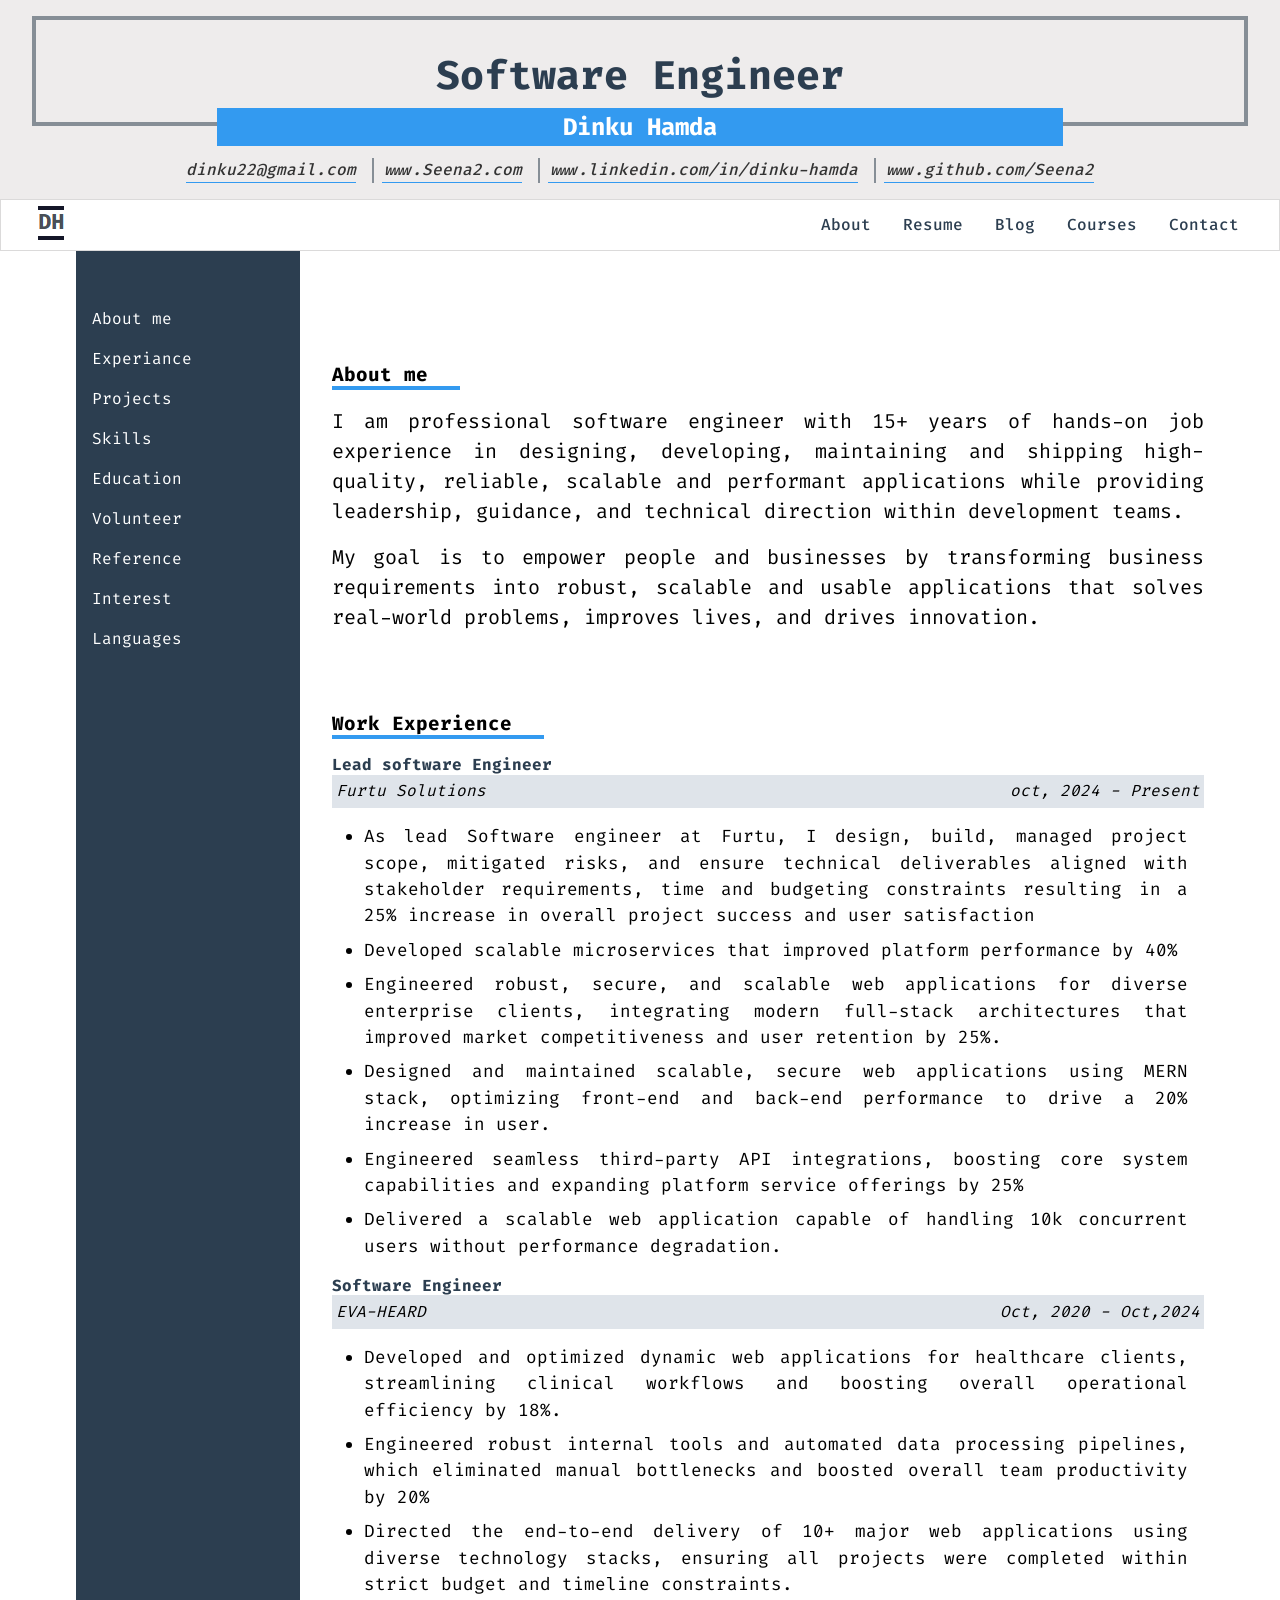
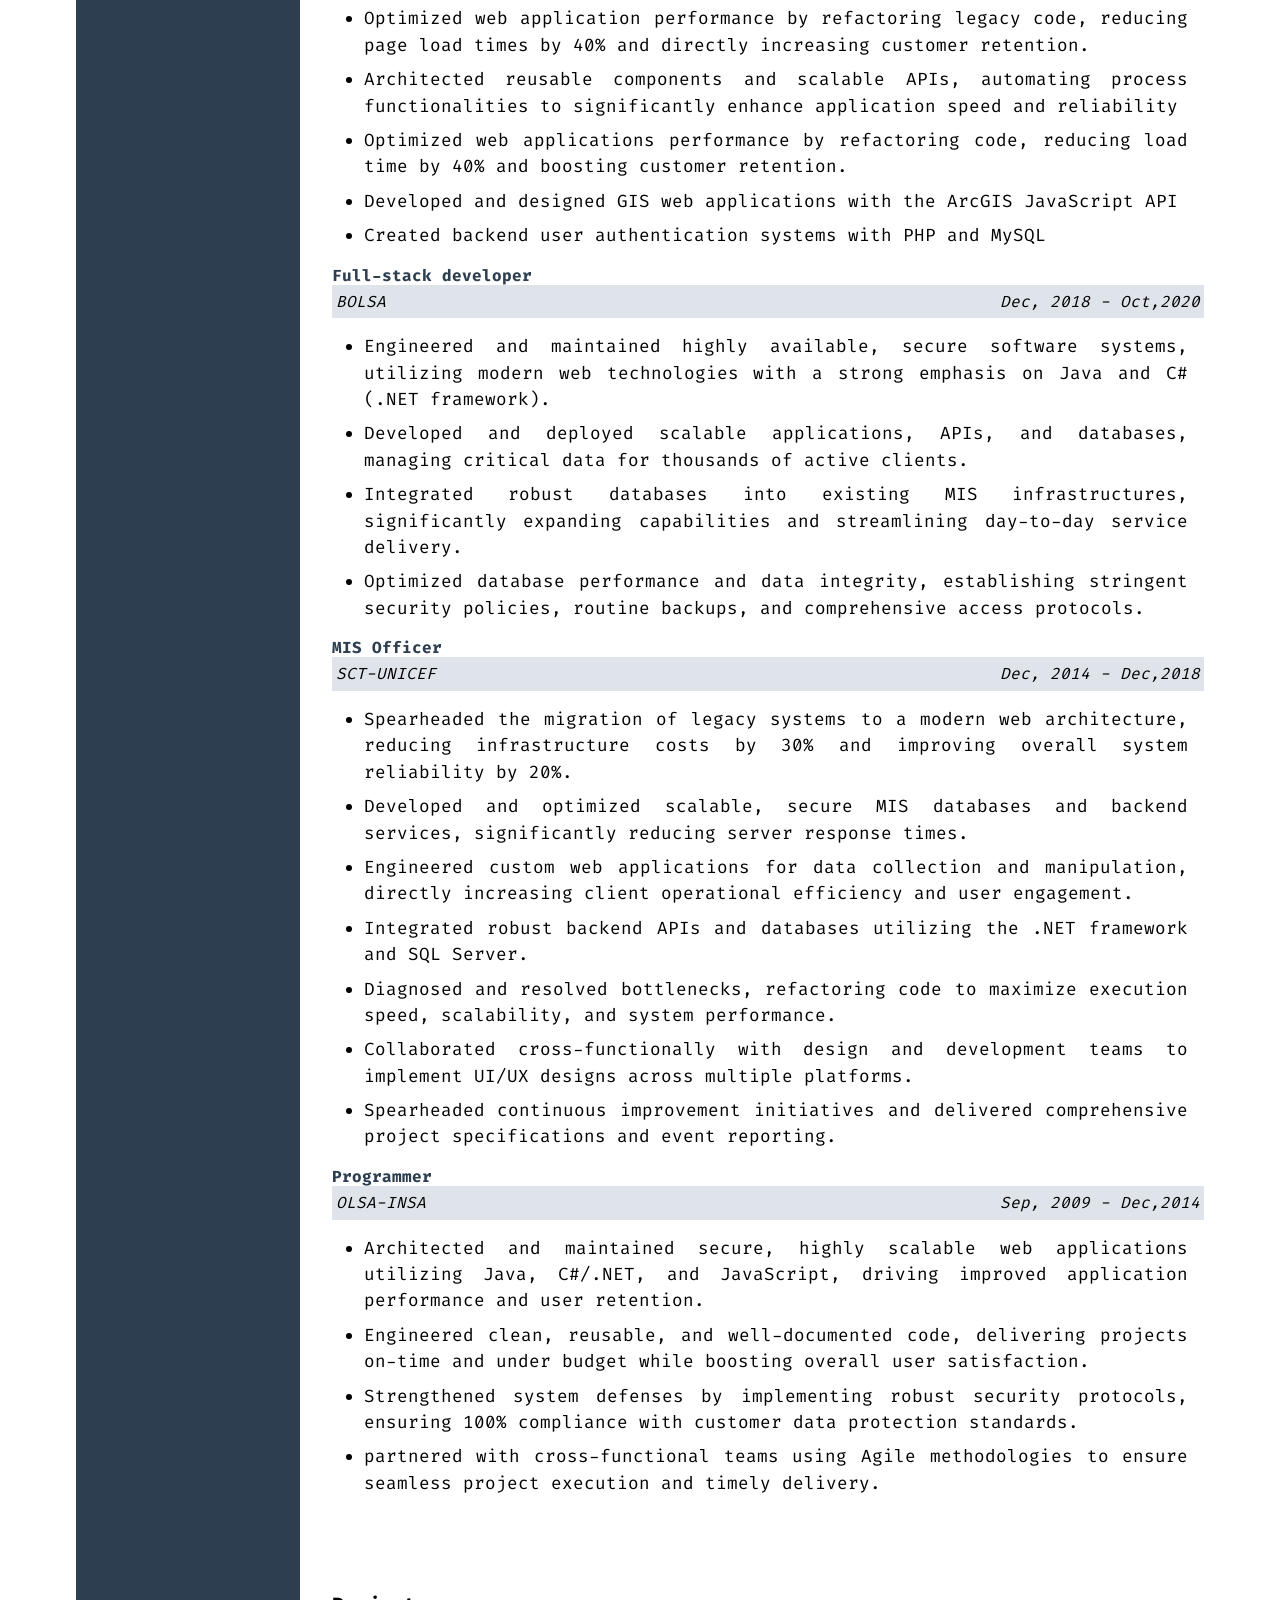
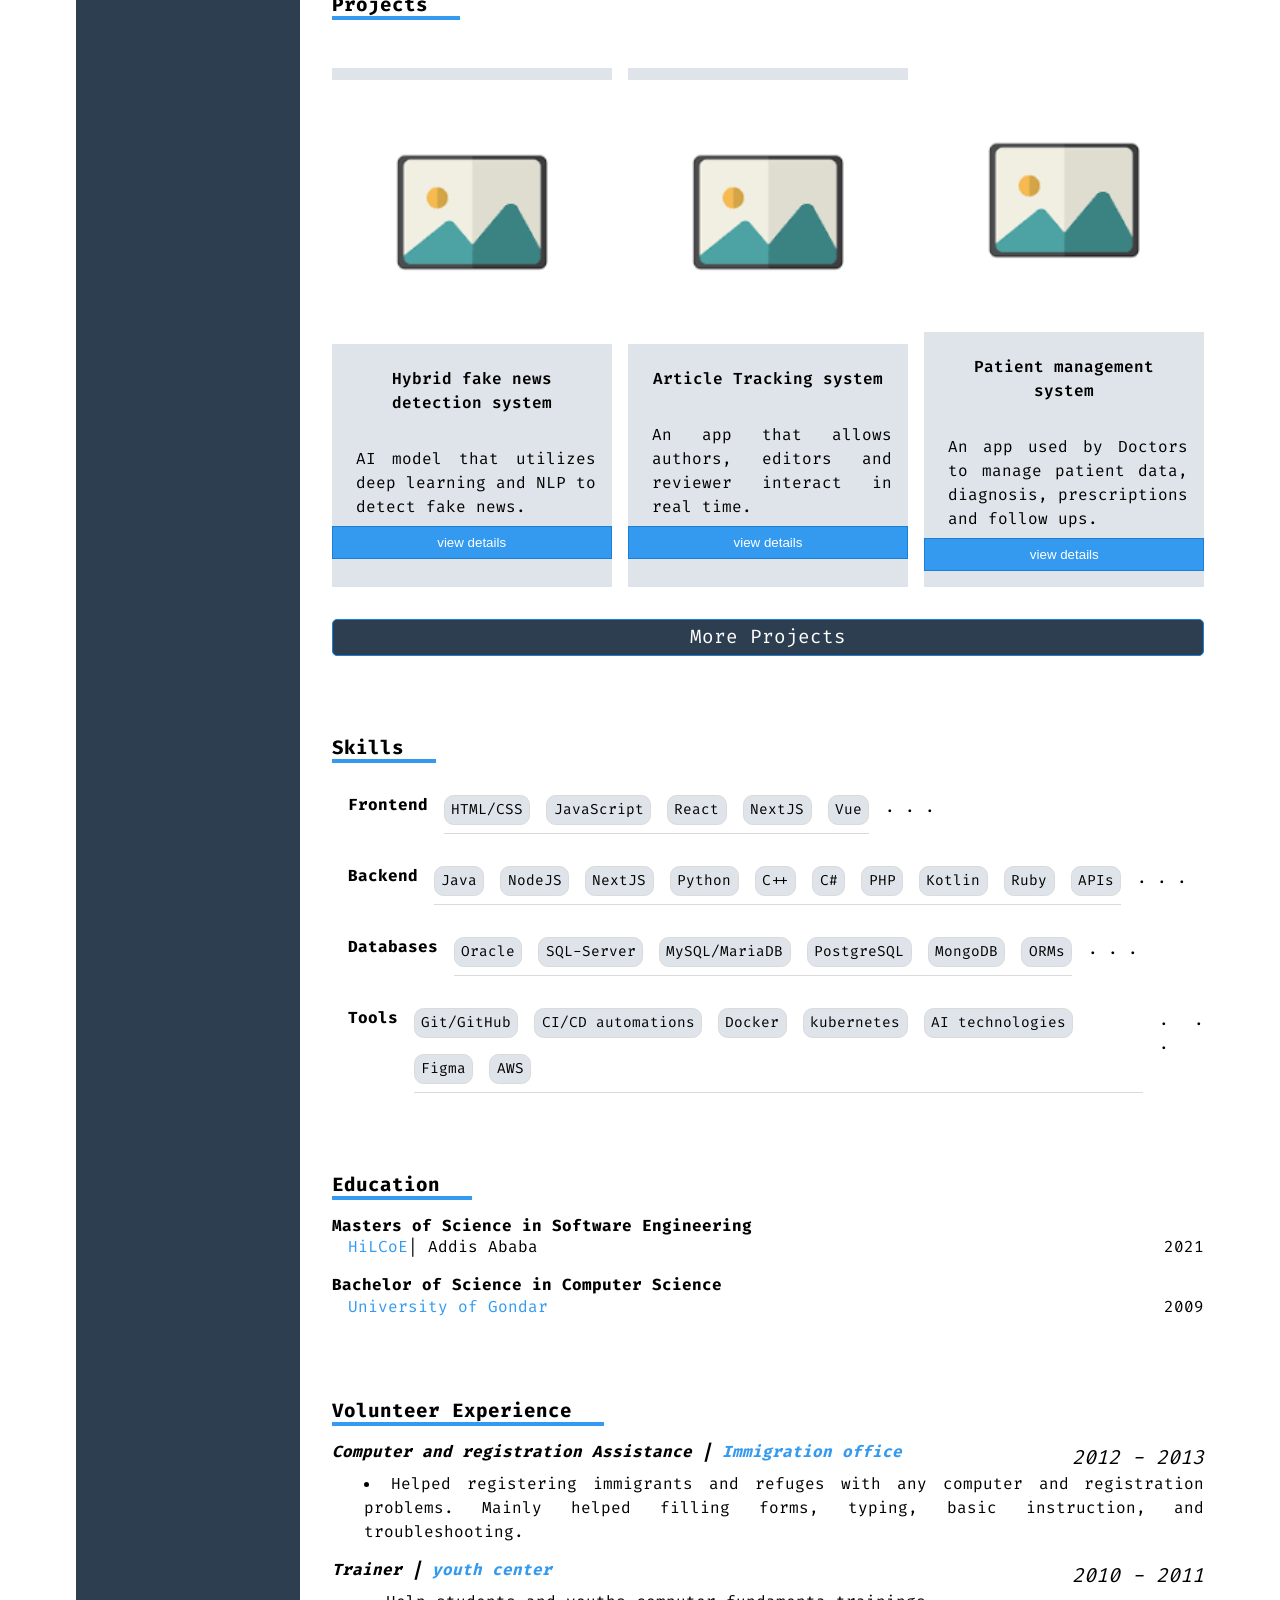
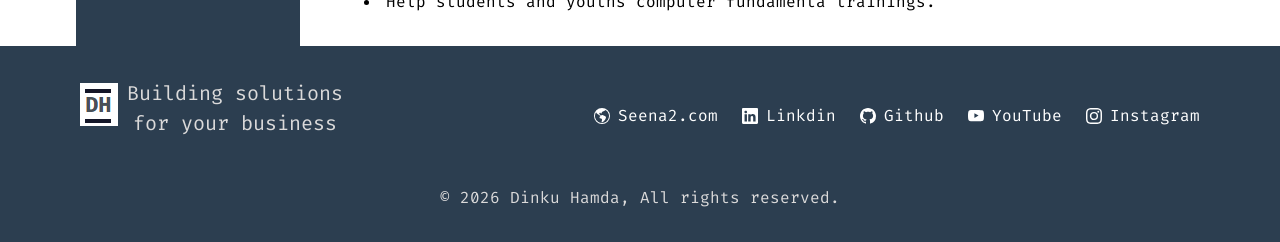
==== commit 450ca0a4: "add linkedin logo" ====
--- a/index.html
+++ b/index.html
@@ -559,9 +559,9 @@
      width="16"
      height="16"
      fill="currentColor"
-     class="bi bi-youtube"
+     class="bi bi-linkedin"
      viewBox="0 0 16 16">
-  <path d="M8.051 1.999h.089c.822.003 4.987.033 6.11.335a2.01 2.01 0 0 1 1.415 1.42c.101.38.172.883.22 1.402l.01.104.022.26.008.104c.065.914.073 1.77.074 1.957v.075c-.001.194-.01 1.108-.082 2.06l-.008.105-.009.104c-.05.572-.124 1.14-.235 1.558a2.01 2.01 0 0 1-1.415 1.42c-1.16.312-5.569.334-6.18.335h-.142c-.309 0-1.587-.006-2.927-.052l-.17-.006-.087-.004-.171-.007-.171-.007c-1.11-.049-2.167-.128-2.654-.26a2.01 2.01 0 0 1-1.415-1.419c-.111-.417-.185-.986-.235-1.558L.09 9.82l-.008-.104A31 31 0 0 1 0 7.68v-.123c.002-.215.01-.958.064-1.778l.007-.103.003-.052.008-.104.022-.26.01-.104c.048-.519.119-1.023.22-1.402a2.01 2.01 0 0 1 1.415-1.42c.487-.13 1.544-.21 2.654-.26l.17-.007.172-.006.086-.003.171-.007A100 100 0 0 1 7.858 2zM6.4 5.209v4.818l4.157-2.408z" />
+  <path d="M0 1.146C0 .513.526 0 1.175 0h13.65C15.474 0 16 .513 16 1.146v13.708c0 .633-.526 1.146-1.175 1.146H1.175C.526 16 0 15.487 0 14.854zm4.943 12.248V6.169H2.542v7.225zm-1.2-8.212c.837 0 1.358-.554 1.358-1.248-.015-.709-.52-1.248-1.342-1.248S2.4 3.226 2.4 3.934c0 .694.521 1.248 1.327 1.248zm4.908 8.212V9.359c0-.216.016-.432.08-.586.173-.431.568-.878 1.232-.878.869 0 1.216.662 1.216 1.634v3.865h2.401V9.25c0-2.22-1.184-3.252-2.764-3.252-1.274 0-1.845.7-2.165 1.193v.025h-.016l.016-.025V6.169h-2.4c.03.678 0 7.225 0 7.225z" />
 </svg>
 
                       Linkdin
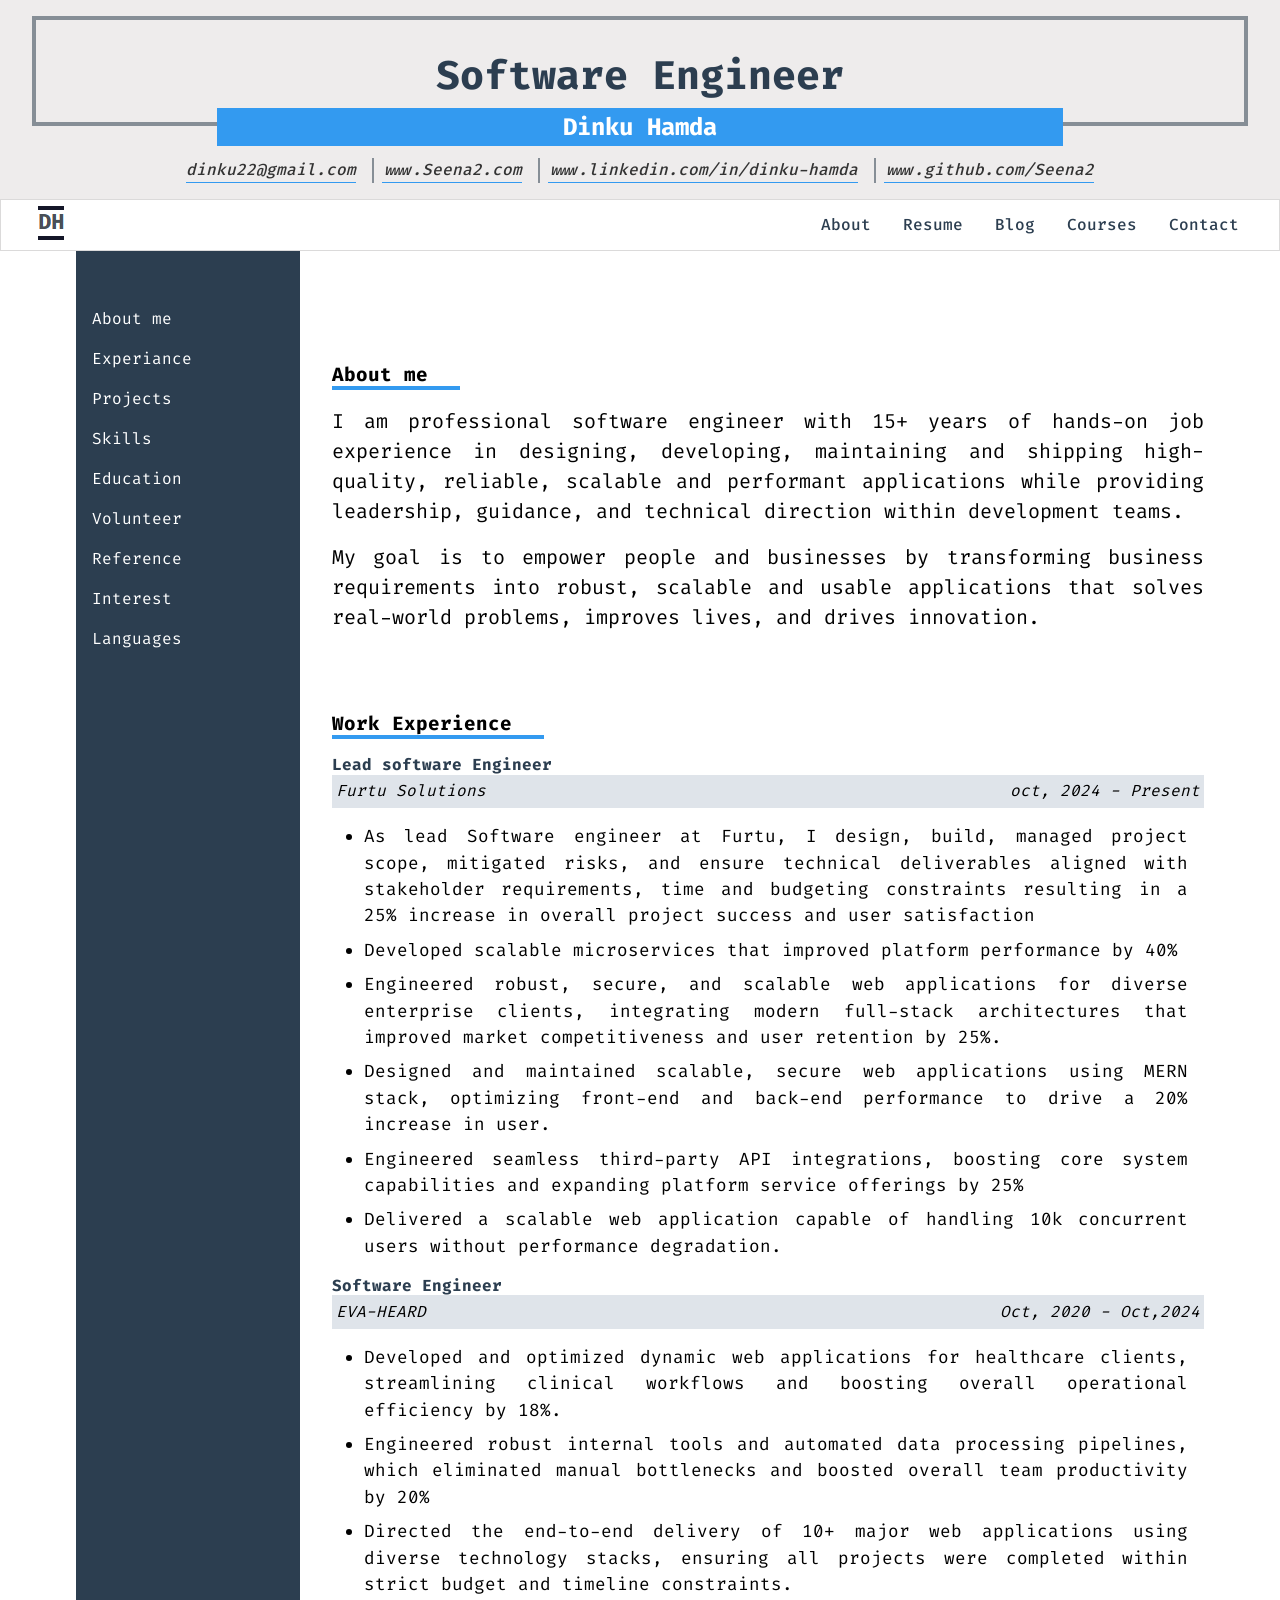
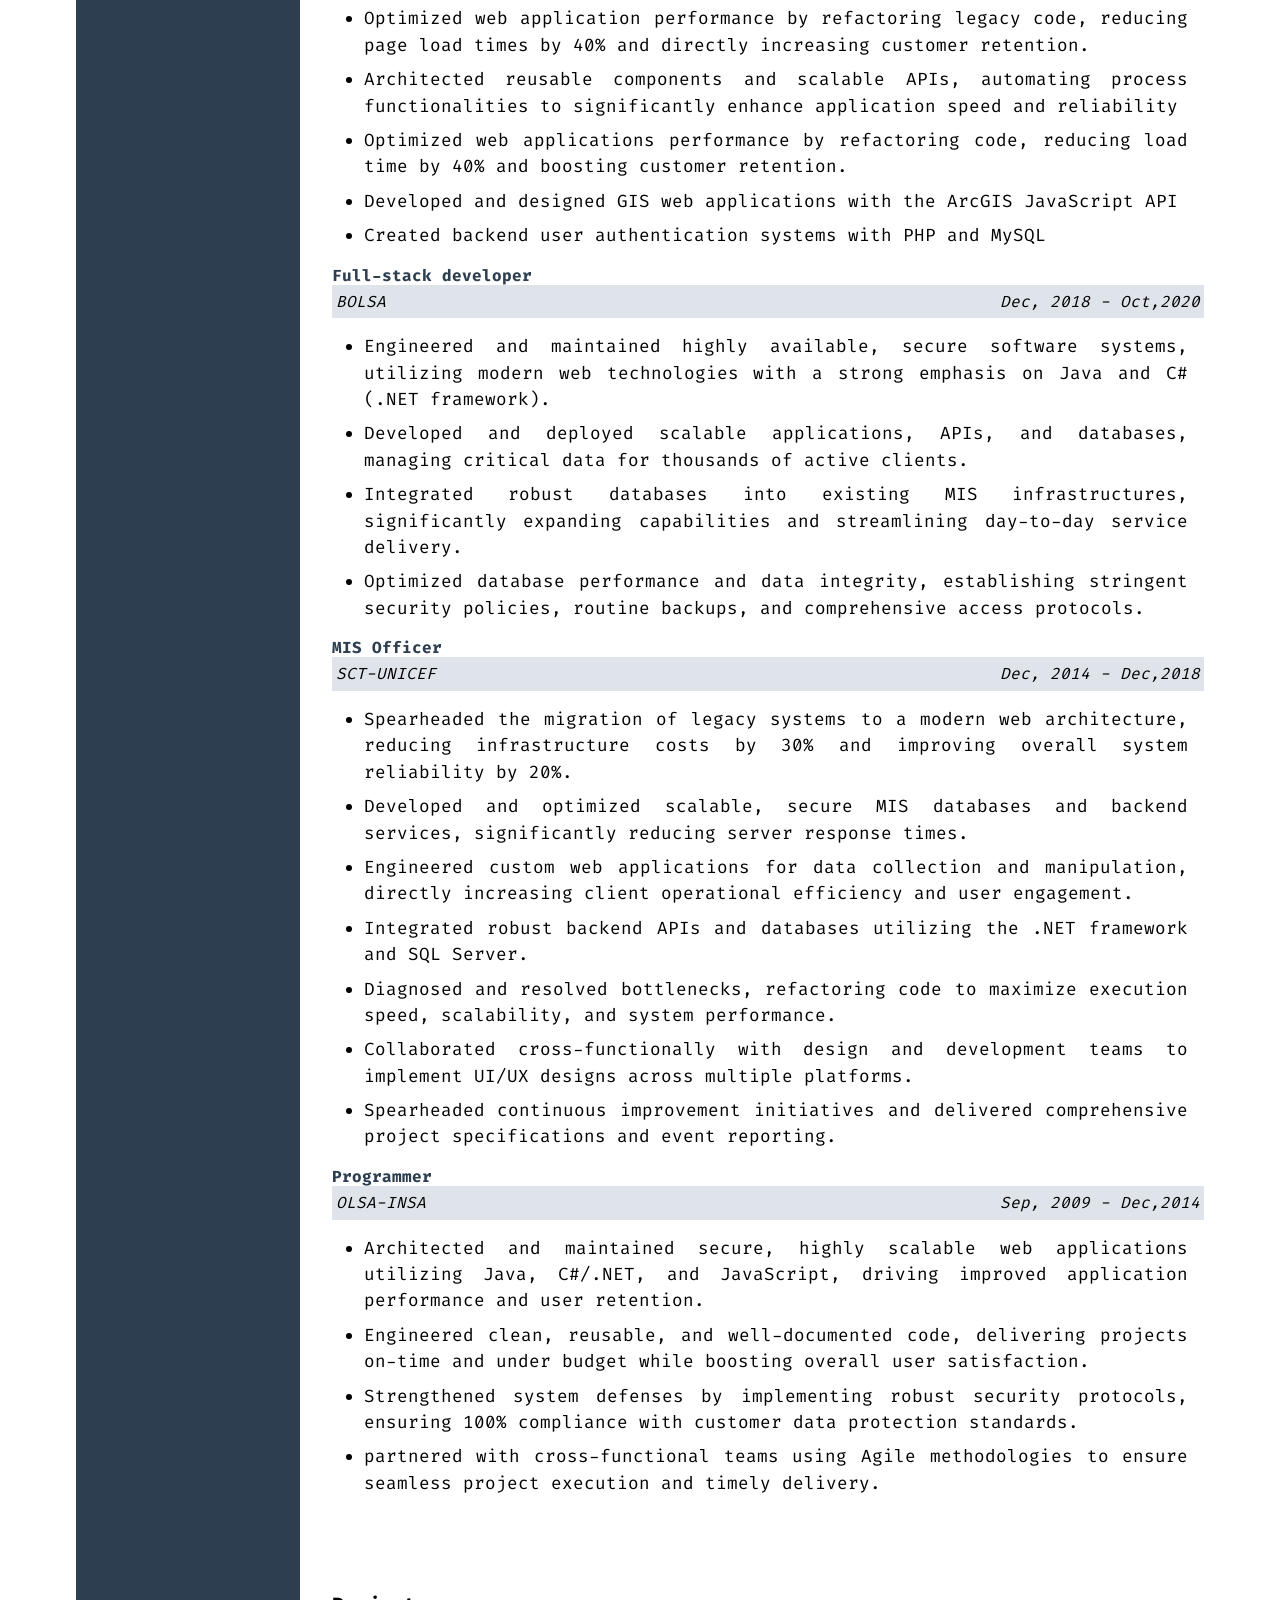
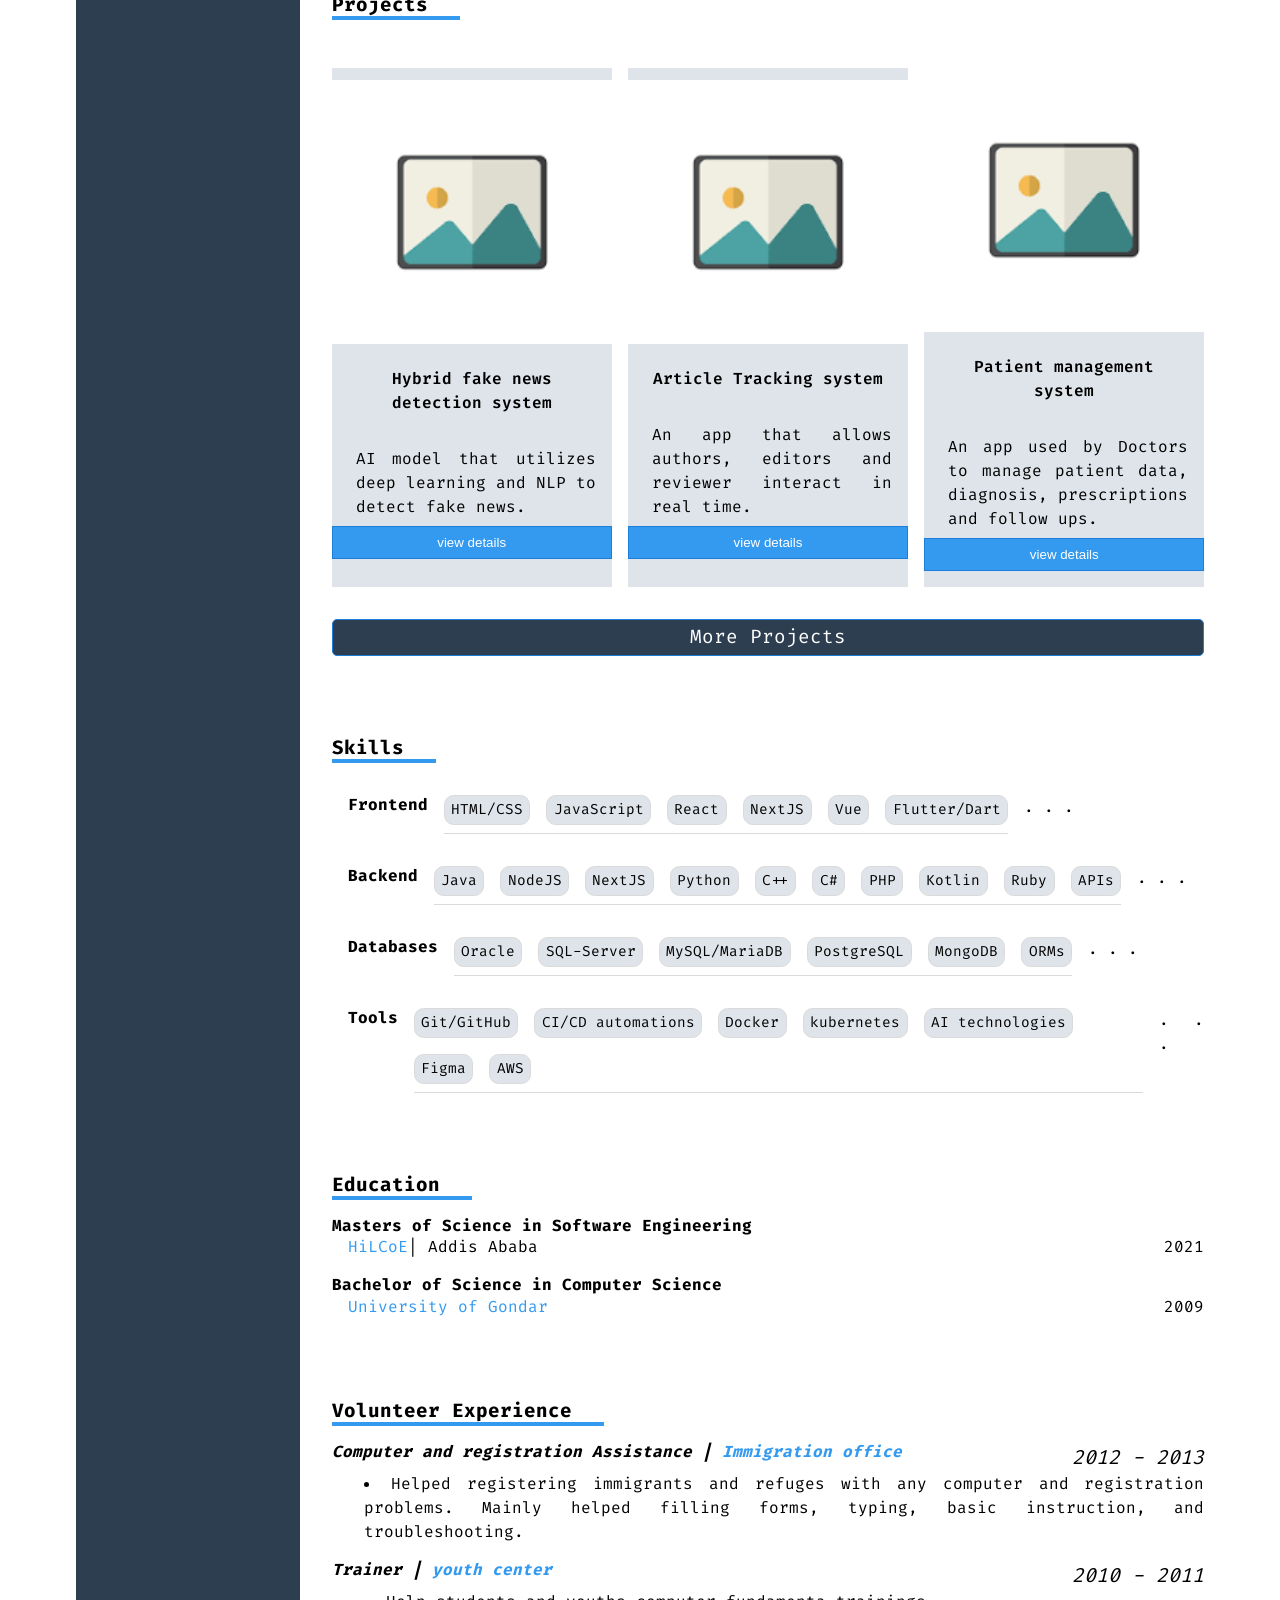
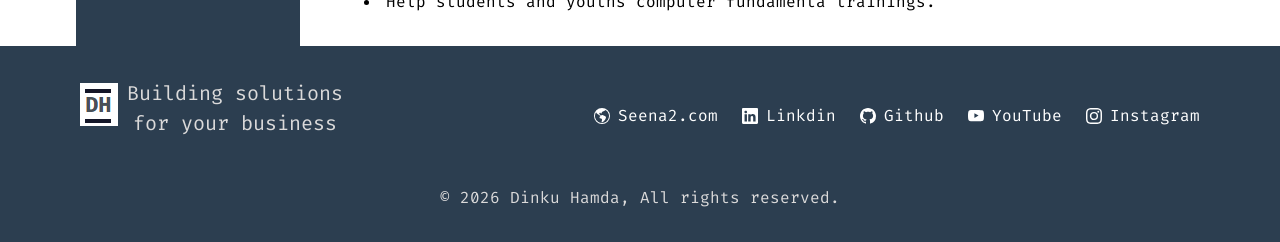
==== commit 089262ae: "update skill section" ====
--- a/index.html
+++ b/index.html
@@ -25,10 +25,10 @@
              
              <Address >
                 <ul class="contact">
-                    <li><a href="mailto:dinku22@gmail.com">dinku22@gmail.com</a></li> 
-                   <li class="left_border"><a href="https://seena2.github.io/">www.Seena2.com</a></li>
-                   <li class="left_border"><a href="https://www.linkedin.com/in/dinku-hamda">www.linkedin.com/in/dinku-hamda</a></li>
-                   <li class="left_border"><a href="https://www.github.com/Seena2">www.github.com/Seena2</a></li>
+                    <li><a href="mailto:dinku22@gmail.com" target="_blank">dinku22@gmail.com </a></li> 
+                   <li class="left_border"><a href="https://seena2.github.io/" target="_blank">www.Seena2.com</a></li>
+                   <li class="left_border"><a href="https://www.linkedin.com/in/dinku-hamda" target="_blank">www.linkedin.com/in/dinku-hamda</a></li>
+                   <li class="left_border"><a href="https://www.github.com/Seena2" target="_blank">www.github.com/Seena2</a></li>
                 <!-- |   
                 |    -->
                 </ul>
@@ -369,7 +369,7 @@
                             <h5>Frontend</h5>
                             
                           <div class="skill_list">
-                             <span>HTML/CSS</span> <span>JavaScript</span> <span>React</span> <span>NextJS</span> <span>Vue</span>
+                             <span>HTML/CSS</span> <span>JavaScript</span> <span>React</span> <span>NextJS</span> <span>Vue</span> <span>Flutter/Dart</span>
                           </div>
                            <span class="dots"> . . .</span>
                            
@@ -536,7 +536,8 @@
               <div class="footer_social_links"> 
                 <ul class="social_liks">
                 
-                  <li><a href="https://seena2.github.io/" rel="noopener noreferrer" aria-label="Seena2.com" class="link-with-icon">
+                  <li><a href="https://seena2.github.io/" rel="noopener noreferrer" aria-label="Seena2.com"
+                     class="link-with-icon" target="_blank">
                       <svg aria-hidden="true"
      xmlns="http://www.w3.org/2000/svg"
      role="img"
@@ -552,7 +553,8 @@
                     </a>
                   </li>
                 
-                  <li><a href="https://www.linkedin.com/in/dinku-hamda" rel="noopener noreferrer" aria-label="Linkdin" class="link-with-icon">
+                  <li><a href="https://www.linkedin.com/in/dinku-hamda" rel="noopener noreferrer" aria-label="Linkdin"
+                     class="link-with-icon" target="_blank">
                       <svg aria-hidden="true"
      xmlns="http://www.w3.org/2000/svg"
      role="img"
@@ -568,7 +570,8 @@
                     </a>
                   </li>
                 
-                  <li><a href="https://www.github.com/Seena2" rel="noopener noreferrer" aria-label="Github" class="link-with-icon">
+                  <li><a href="https://www.github.com/Seena2" rel="noopener noreferrer" aria-label="Github"
+                     class="link-with-icon" target="_blank">
                       <svg aria-hidden="true"
      xmlns="http://www.w3.org/2000/svg"
      role="img"
@@ -584,7 +587,8 @@
                     </a>
                   </li>
                 
-                  <li><a href="https://youtube.com" rel="noopener noreferrer" aria-label="YouTube" class="link-with-icon">
+                  <li><a href="https://youtube.com" rel="noopener noreferrer" aria-label="YouTube"
+                     class="link-with-icon" target="_blank">
                       <svg aria-hidden="true"
      xmlns="http://www.w3.org/2000/svg"
      role="img"
@@ -600,7 +604,8 @@
                     </a>
                   </li>
                 
-                  <li><a href="https://www.instagram.com" rel="noopener noreferrer" aria-label="Instagram" class="link-with-icon">
+                  <li><a href="https://www.instagram.com" rel="noopener noreferrer" aria-label="Instagram"
+                     class="link-with-icon" target="_blank">
                       <svg aria-hidden="true"
      xmlns="http://www.w3.org/2000/svg"
      role="img"
--- a/css/styles.css
+++ b/css/styles.css
@@ -697,6 +697,7 @@
 /* COURSES PAGE */
 .course_title{
   font-weight: 700;
+  
 }
 
 
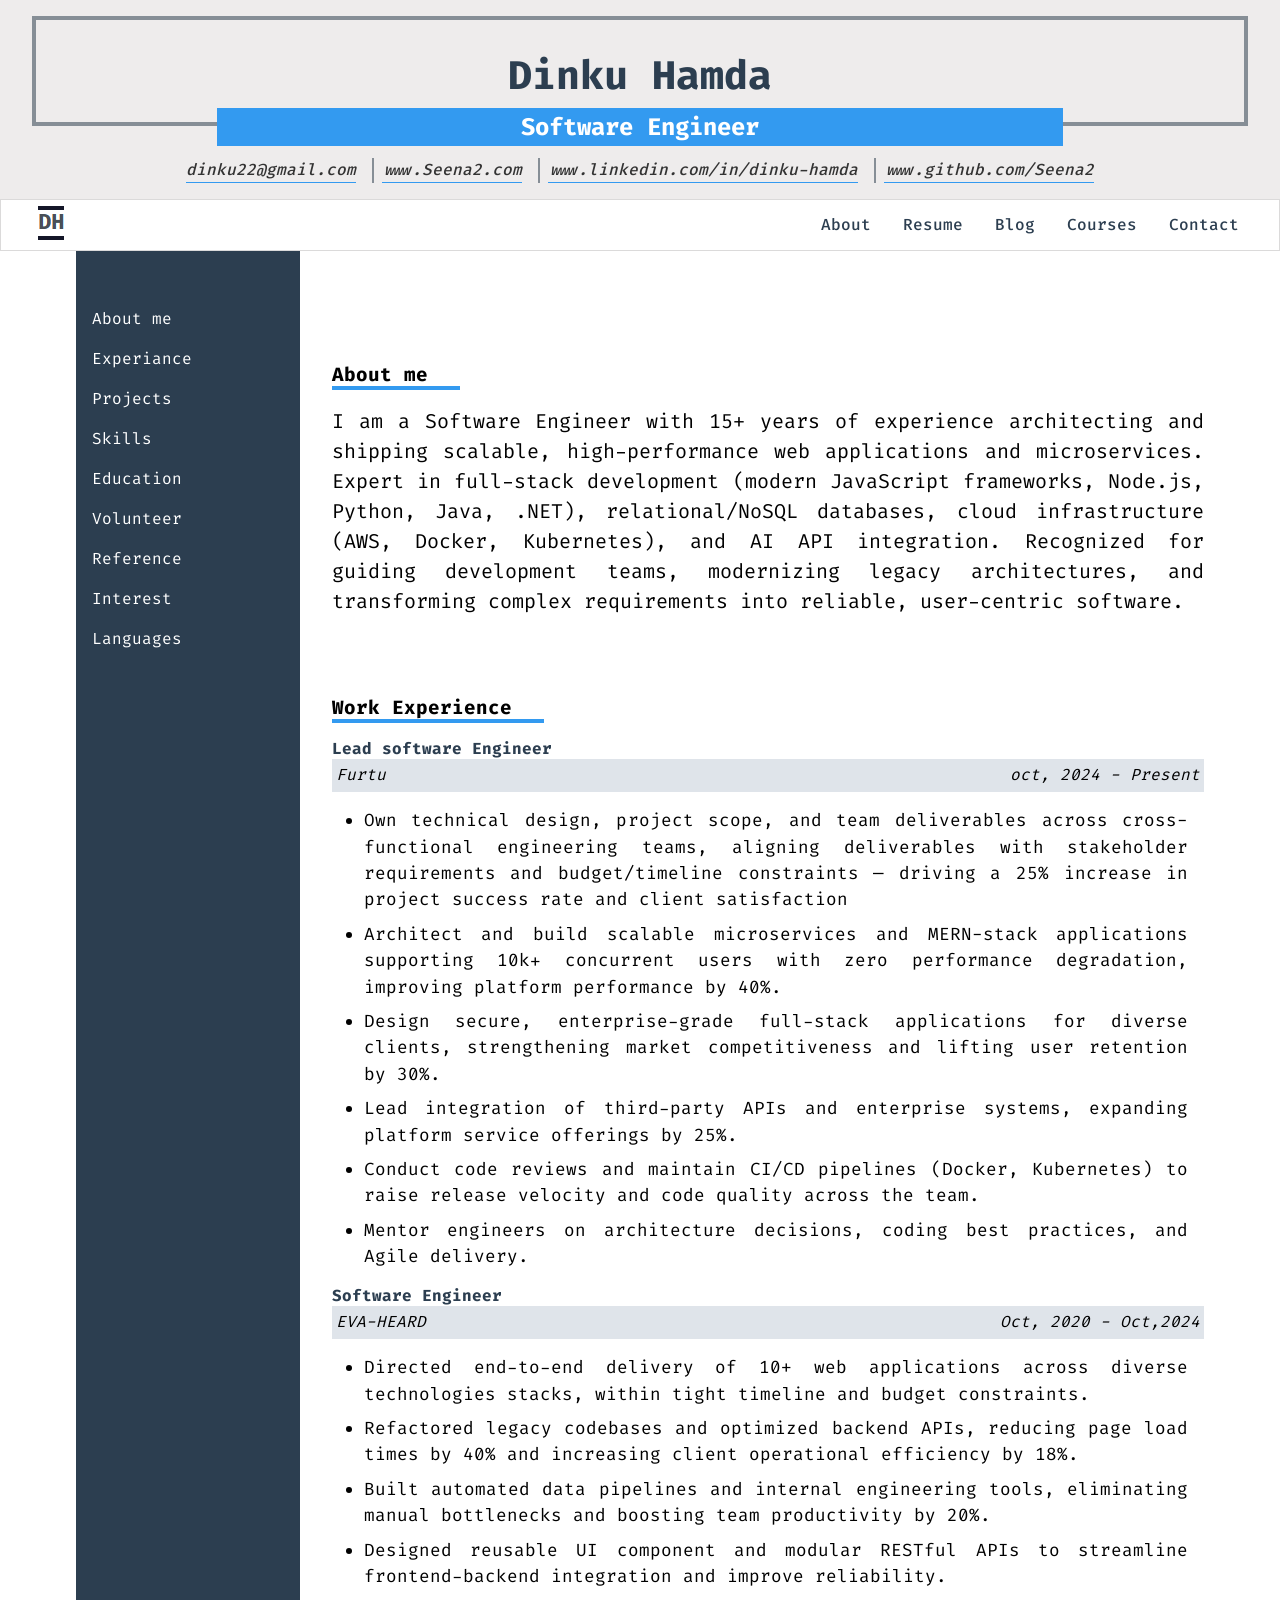
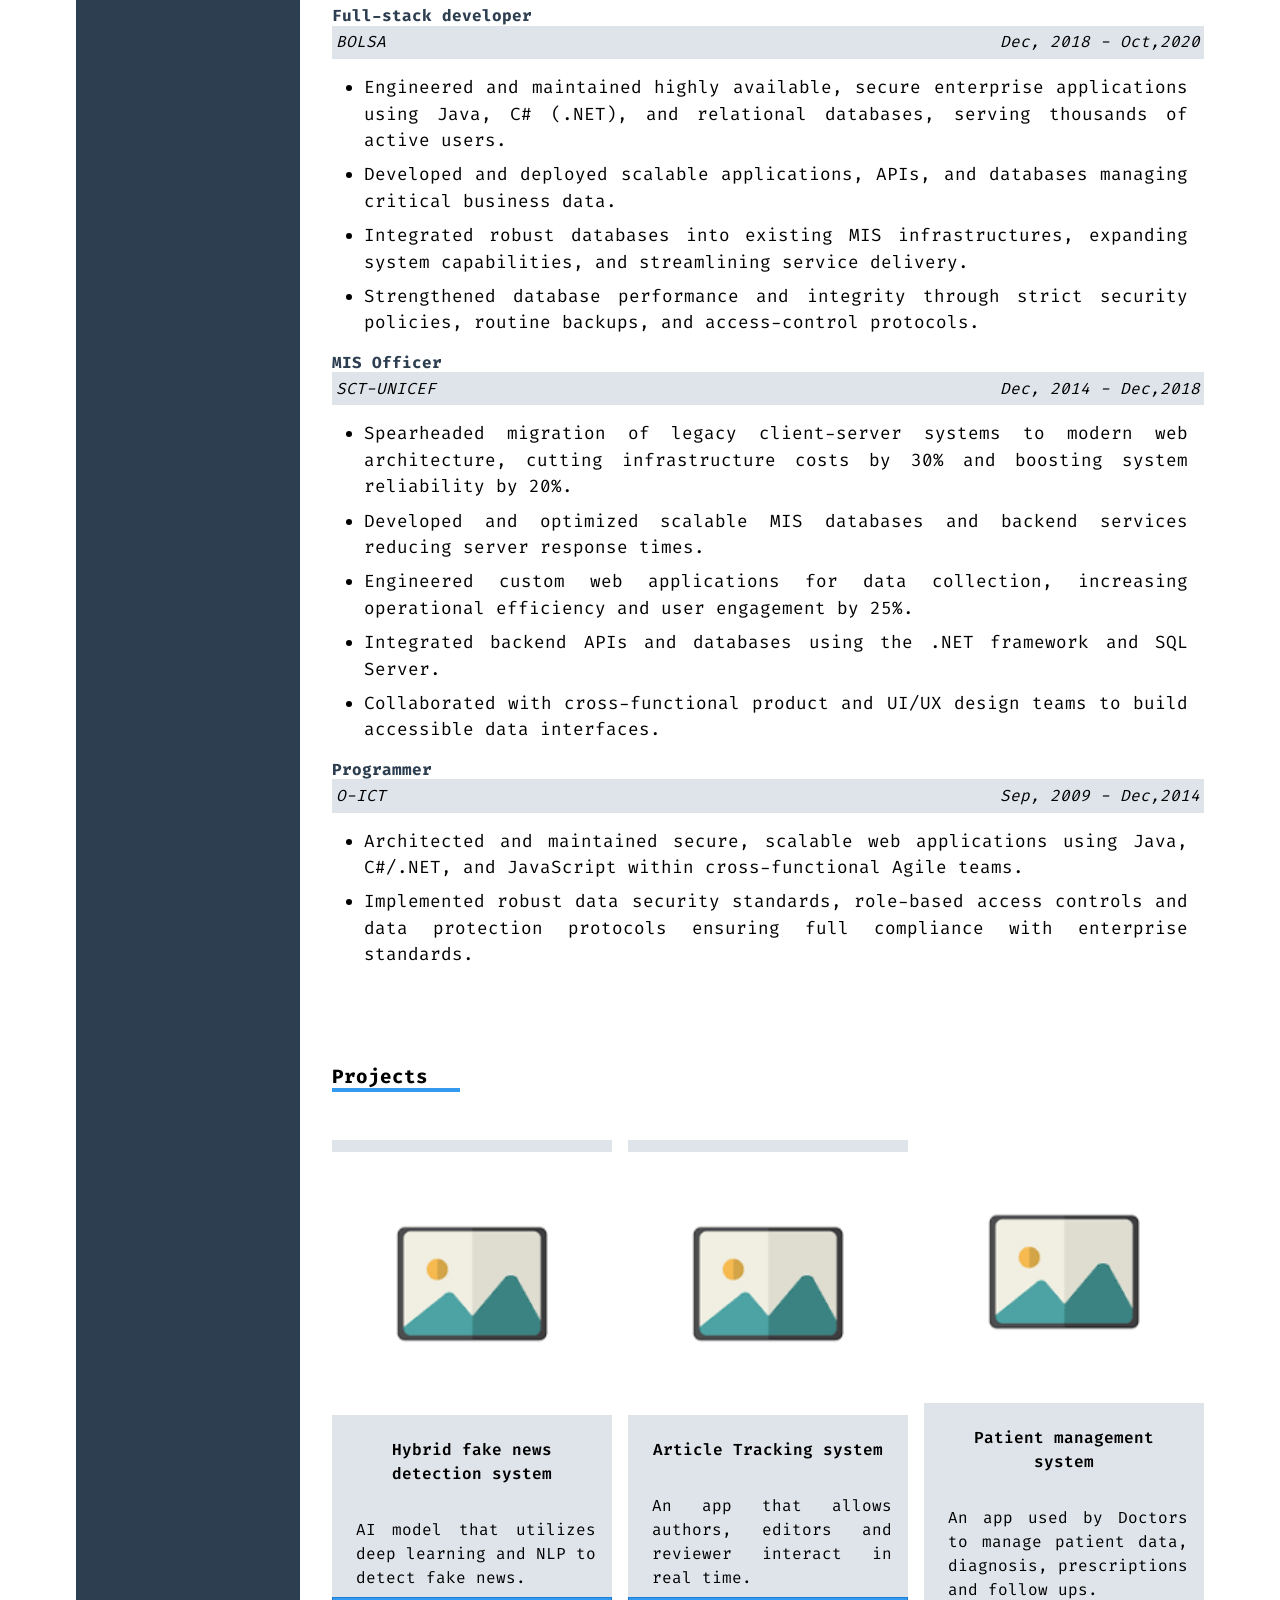
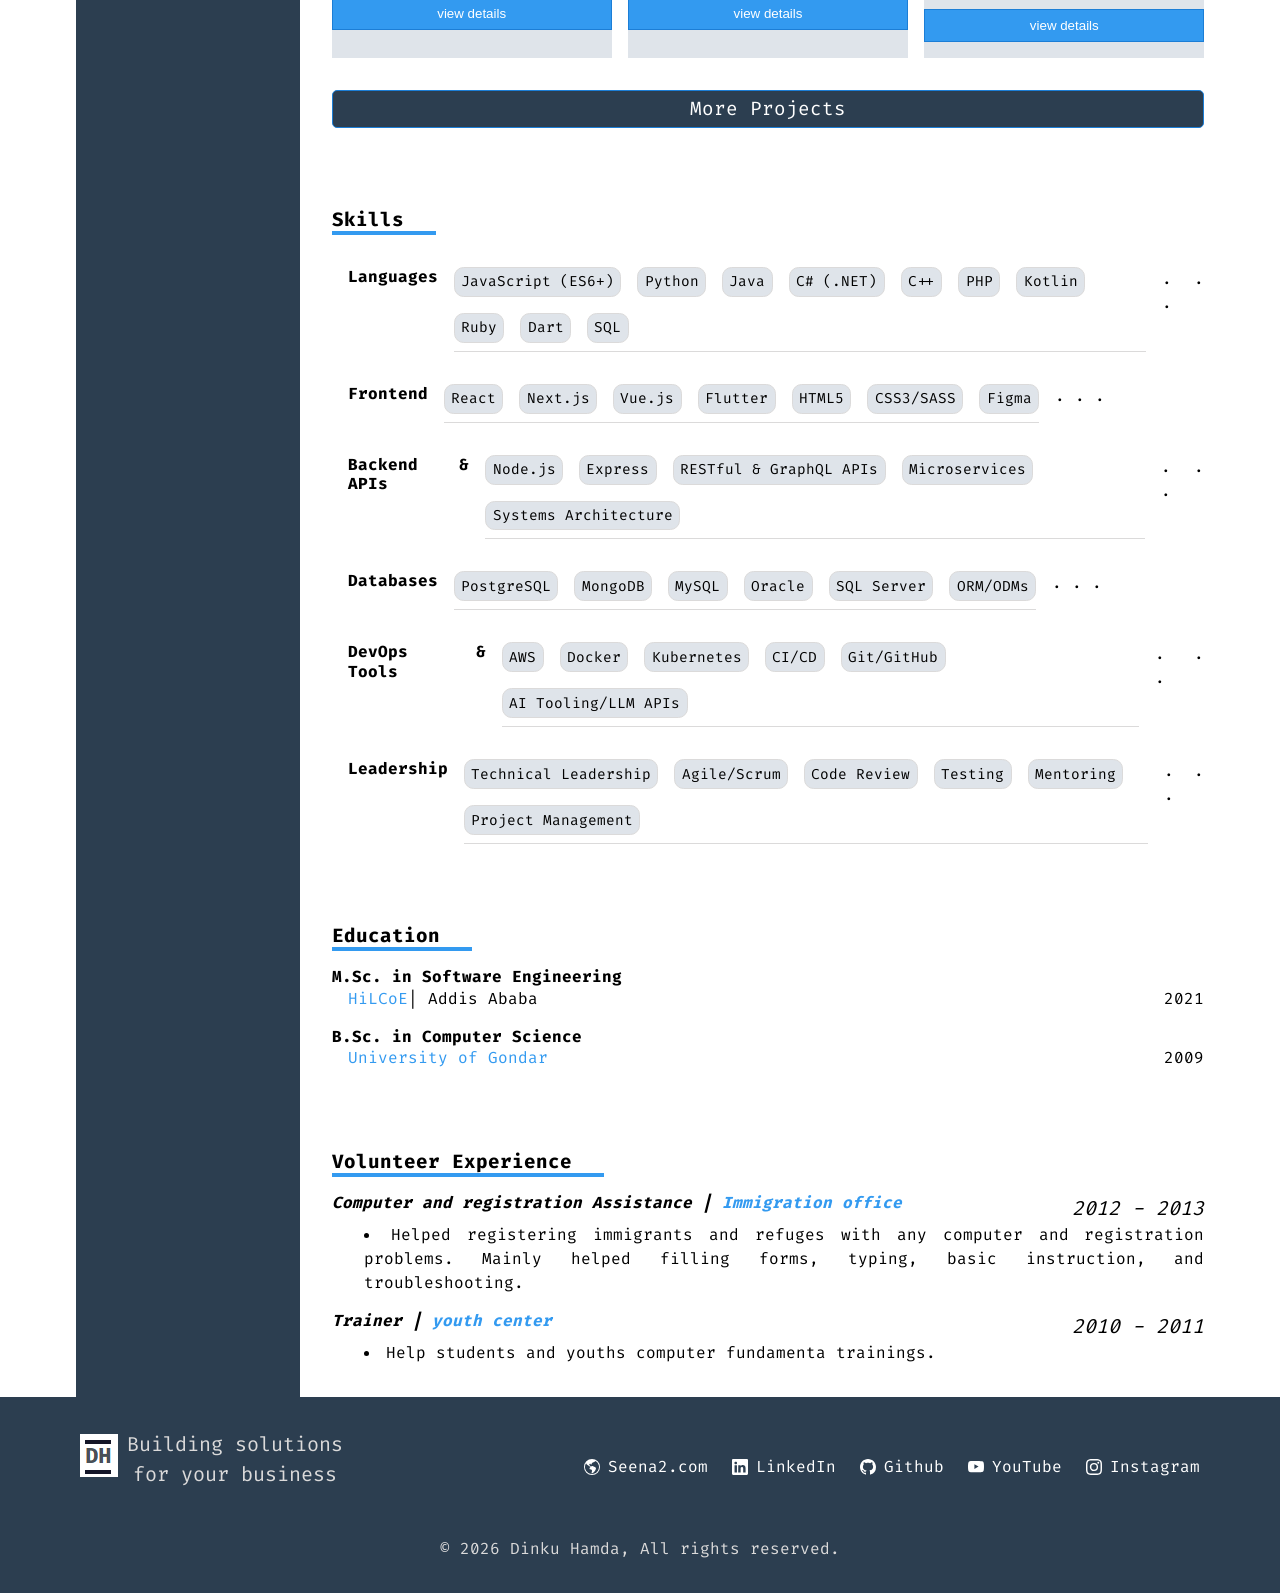
==== commit 4f3427a3: "updated resume" ====
--- a/index.html
+++ b/index.html
@@ -5,7 +5,7 @@
     <meta name="viewport" content="width=device-width, initial-scale=1.0">
     <!--Site info-->
     <title>Dinku Hamda - Portfolio | Resume</title>
-    <meta name="description" content="Dinku Hamda-[&#39;I am professional software engineer with 15+ years of hands-on job experience in designing, developing, maintaining and shipping high-quality, reliable, scalable and performant applications while providing leadership, guidance, and technical direction within development teams.&#39;, &#39;My goal is to empower people and businesses by transforming business requirements into robust, scalable and usable applications that solves real-world problems, improves lives, and drives innovation.&#39;]">
+    <meta name="description" content="Dinku Hamda-[&#39;I am a Software Engineer with 15+ years of experience architecting and shipping scalable, high-performance web applications and microservices. Expert in full-stack development (modern JavaScript frameworks, Node.js, Python, Java, .NET), relational/NoSQL databases, cloud infrastructure (AWS, Docker, Kubernetes), and AI API integration. Recognized for guiding development teams, modernizing legacy architectures, and transforming complex requirements into reliable, user-centric software.&#39;]">
     <meta name="author" content="Dinku Hamda">
     <!-- fonts -->
      <link rel="preconnect" href="https://fonts.googleapis.com"/>
@@ -18,8 +18,8 @@
     <header >
         <div class="banner">
              <div class="title">
-                <h3>Software Engineer</h3>
-                <h5>Dinku Hamda</h5>
+                <h3>Dinku Hamda</h3>
+                <h5>Software Engineer</h5>
             </div>
             <!-- Contact address -->
              
@@ -88,9 +88,7 @@
                 <div class="summary">
                      <h4 class="section-heading">About me</h4>
                       
-                      <p class="summary_paragraph">I am professional software engineer with 15+ years of hands-on job experience in designing, developing, maintaining and shipping high-quality, reliable, scalable and performant applications while providing leadership, guidance, and technical direction within development teams.</p>
-                
-                      <p class="summary_paragraph">My goal is to empower people and businesses by transforming business requirements into robust, scalable and usable applications that solves real-world problems, improves lives, and drives innovation.</p>
+                      <p class="summary_paragraph">I am a Software Engineer with 15+ years of experience architecting and shipping scalable, high-performance web applications and microservices. Expert in full-stack development (modern JavaScript frameworks, Node.js, Python, Java, .NET), relational/NoSQL databases, cloud infrastructure (AWS, Docker, Kubernetes), and AI API integration. Recognized for guiding development teams, modernizing legacy architectures, and transforming complex requirements into reliable, user-centric software.</p>
                 
                  </div>
             
@@ -107,7 +105,7 @@
                    <div class="job_company">
                       <div class="company_name">
                         
-                              Furtu Solutions
+                              Furtu
                           
                       </div> 
                       <div class="year">
@@ -120,7 +118,7 @@
                   
                   <div class="job_highlight">
                     <ul>
-                      <li>As lead Software engineer at Furtu, I design, build, managed project scope, mitigated risks, and ensure technical deliverables aligned with stakeholder requirements, time and budgeting constraints resulting in a 25% increase in overall project success and user satisfaction</li><li>Developed scalable microservices that improved platform performance by 40%</li><li>Engineered robust, secure, and scalable web applications for diverse enterprise clients, integrating modern full-stack architectures that improved market competitiveness and user retention by 25%.</li><li>Designed and maintained scalable, secure web applications using MERN stack, optimizing front-end and back-end performance to drive a 20% increase in user. </li><li>Engineered seamless third-party API integrations, boosting core system capabilities and expanding platform service offerings by 25%</li><li>Delivered a scalable web application capable of handling 10k concurrent users without performance degradation.</li>
+                      <li>Own technical design, project scope, and team deliverables across cross-functional engineering teams, aligning deliverables with stakeholder requirements and budget/timeline constraints — driving a 25% increase in project success rate and client satisfaction</li><li>Architect and build scalable microservices and MERN-stack applications supporting 10k+ concurrent users with zero performance degradation, improving platform performance by 40%.</li><li>Design secure, enterprise-grade full-stack applications for diverse clients, strengthening market competitiveness and lifting user retention by 30%.</li><li>Lead integration of third-party APIs and enterprise systems, expanding platform service offerings by 25%. </li><li>Conduct code reviews and maintain CI/CD pipelines (Docker, Kubernetes) to raise release velocity and code quality across the team.</li><li>Mentor engineers on architecture decisions, coding best practices, and Agile delivery.</li>
                     </ul>
                   </div>
                   
@@ -145,7 +143,7 @@
                   
                   <div class="job_highlight">
                     <ul>
-                      <li>Developed and optimized dynamic web applications for healthcare clients, streamlining clinical workflows and boosting overall operational efficiency by 18%.</li><li>Engineered robust internal tools and automated data processing pipelines, which eliminated manual bottlenecks and boosted overall team productivity by 20%</li><li>Directed the end-to-end delivery of 10+ major web applications using diverse technology stacks, ensuring all projects were completed within strict budget and timeline constraints.</li><li>Optimized web application performance by refactoring legacy code, reducing page load times by 40% and directly increasing customer retention.</li><li>Architected reusable components and scalable APIs, automating process functionalities to significantly enhance application speed and reliability</li><li>Optimized web applications performance by refactoring code, reducing load time by 40% and boosting customer retention.</li><li>Developed and designed GIS web applications with the ArcGIS JavaScript API</li><li>Created backend user authentication systems with PHP and MySQL</li>
+                      <li>Directed end-to-end delivery of 10+ web applications across diverse technologies stacks, within tight timeline and budget constraints.</li><li>Refactored legacy codebases and optimized backend APIs, reducing page load times by 40% and increasing client operational efficiency by 18%.</li><li>Built automated data pipelines and internal engineering tools, eliminating manual bottlenecks and boosting team productivity by 20%.</li><li>Designed reusable UI component and modular RESTful APIs to streamline frontend-backend integration and improve reliability.</li>
                     </ul>
                   </div>
                   
@@ -170,7 +168,7 @@
                   
                   <div class="job_highlight">
                     <ul>
-                      <li>Engineered and maintained highly available, secure software systems, utilizing modern web technologies with a strong emphasis on Java and C# (.NET framework).</li><li>Developed and deployed scalable applications, APIs, and databases, managing critical data for thousands of active clients.</li><li>Integrated robust databases into existing MIS infrastructures, significantly expanding capabilities and streamlining day-to-day service delivery.</li><li>Optimized database performance and data integrity, establishing stringent security policies, routine backups, and comprehensive access protocols.</li>
+                      <li>Engineered and maintained highly available, secure enterprise applications using Java, C# (.NET), and relational databases, serving thousands of active users.</li><li>Developed and deployed scalable applications, APIs, and databases managing critical business data.</li><li>Integrated robust databases into existing MIS infrastructures, expanding system capabilities, and streamlining service delivery.</li><li>Strengthened database performance and integrity through strict security policies, routine backups, and access-control protocols.</li>
                     </ul>
                   </div>
                   
@@ -195,7 +193,7 @@
                   
                   <div class="job_highlight">
                     <ul>
-                      <li>Spearheaded the migration of legacy systems to a modern web architecture, reducing infrastructure costs by 30% and improving overall system reliability by 20%.</li><li>Developed and optimized scalable, secure MIS databases and backend services, significantly reducing server response times.</li><li>Engineered custom web applications for data collection and manipulation, directly increasing client operational efficiency and user engagement.</li><li>Integrated robust backend APIs and databases utilizing the .NET framework and SQL Server.</li><li>Diagnosed and resolved bottlenecks, refactoring code to maximize execution speed, scalability, and system performance.</li><li>Collaborated cross-functionally with design and development teams to implement UI/UX designs across multiple platforms.</li><li>Spearheaded continuous improvement initiatives and delivered comprehensive project specifications and event reporting.</li>
+                      <li>Spearheaded migration of legacy client-server systems to modern web architecture, cutting infrastructure costs by 30% and boosting system reliability by 20%.</li><li>Developed and optimized scalable MIS databases and backend services reducing server response times.</li><li>Engineered custom web applications for data collection, increasing operational efficiency and user engagement by 25%.</li><li>Integrated backend APIs and databases using the .NET framework and SQL Server.</li><li>Collaborated with cross-functional product and UI/UX design teams to build accessible data interfaces.</li>
                     </ul>
                   </div>
                   
@@ -207,7 +205,7 @@
                    <div class="job_company">
                       <div class="company_name">
                         
-                              OLSA-INSA
+                              O-ICT
                           
                       </div> 
                       <div class="year">
@@ -220,7 +218,7 @@
                   
                   <div class="job_highlight">
                     <ul>
-                      <li>Architected and maintained secure, highly scalable web applications utilizing Java, C#/.NET, and JavaScript, driving improved application performance and user retention.</li><li>Engineered clean, reusable, and well-documented code, delivering projects on-time and under budget while boosting overall user satisfaction.</li><li>Strengthened system defenses by implementing robust security protocols, ensuring 100% compliance with customer data protection standards.</li><li>partnered with cross-functional teams using Agile methodologies to ensure seamless project execution and timely delivery.</li>
+                      <li>Architected and maintained secure, scalable web applications using Java, C#/.NET, and JavaScript within cross-functional Agile teams.</li><li>Implemented robust data security standards, role-based access controls and data protection protocols ensuring full compliance with enterprise standards.</li>
                     </ul>
                   </div>
                   
@@ -366,40 +364,60 @@
                       <div class="skillset">
                         
                         <div class="skill">
-                            <h5>Frontend</h5>
+                            <h5>Languages</h5>
                             
                           <div class="skill_list">
-                             <span>HTML/CSS</span> <span>JavaScript</span> <span>React</span> <span>NextJS</span> <span>Vue</span> <span>Flutter/Dart</span>
+                             <span>JavaScript (ES6+)</span> <span>Python</span> <span>Java</span> <span>C# (.NET)</span> <span>C++</span> <span>PHP</span> <span>Kotlin</span> <span>Ruby</span> <span>Dart</span> <span>SQL</span>
                           </div>
                            <span class="dots"> . . .</span>
                            
                         </div>
                         
                         <div class="skill">
-                            <h5>Backend</h5>
+                            <h5>Frontend</h5>
                             
                           <div class="skill_list">
-                             <span>Java</span> <span>NodeJS</span> <span>NextJS</span> <span>Python</span> <span>C++</span> <span>C#</span> <span>PHP</span> <span>Kotlin</span> <span>Ruby</span> <span>APIs</span>
+                             <span>React</span> <span>Next.js</span> <span>Vue.js</span> <span>Flutter</span> <span>HTML5</span> <span>CSS3/SASS</span> <span>Figma</span>
                           </div>
                            <span class="dots"> . . .</span>
                            
                         </div>
                         
                         <div class="skill">
-                            <h5>Databases</h5>
+                            <h5>Backend &amp; APIs</h5>
                             
                           <div class="skill_list">
-                             <span>Oracle</span> <span>SQL-Server</span> <span>MySQL/MariaDB</span> <span>PostgreSQL</span> <span>MongoDB</span> <span>ORMs</span>
+                             <span>Node.js</span> <span>Express</span> <span>RESTful &amp; GraphQL APIs</span> <span>Microservices</span> <span>Systems Architecture</span>
                           </div>
                            <span class="dots"> . . .</span>
                            
                         </div>
                         
                         <div class="skill">
-                            <h5>Tools</h5>
+                            <h5>Databases</h5>
                             
                           <div class="skill_list">
-                             <span>Git/GitHub</span> <span>CI/CD automations</span> <span>Docker</span> <span>kubernetes</span> <span>AI technologies</span> <span>Figma</span> <span>AWS</span>
+                             <span>PostgreSQL</span> <span>MongoDB</span> <span>MySQL</span> <span>Oracle</span> <span>SQL Server</span> <span>ORM/ODMs</span>
+                          </div>
+                           <span class="dots"> . . .</span>
+                           
+                        </div>
+                        
+                        <div class="skill">
+                            <h5>DevOps &amp; Tools</h5>
+                            
+                          <div class="skill_list">
+                             <span>AWS</span> <span>Docker</span> <span>Kubernetes</span> <span>CI/CD</span> <span>Git/GitHub</span> <span>AI Tooling/LLM APIs</span>
+                          </div>
+                           <span class="dots"> . . .</span>
+                           
+                        </div>
+                        
+                        <div class="skill">
+                            <h5>Leadership</h5>
+                            
+                          <div class="skill_list">
+                             <span>Technical Leadership</span> <span>Agile/Scrum</span> <span>Code Review</span> <span>Testing</span> <span>Mentoring</span> <span>Project Management</span>
                           </div>
                            <span class="dots"> . . .</span>
                            
@@ -422,7 +440,7 @@
               
                 <div class="edu">
                   <div class="qualification">
-                       <h5 >Masters of Science in Software Engineering</h5> 
+                       <h5 >M.Sc. in Software Engineering </h5> 
                   </div>
                   
                   <div class="schoolDetails">
@@ -437,7 +455,7 @@
               
                 <div class="edu">
                   <div class="qualification">
-                       <h5 >Bachelor of Science in Computer Science</h5> 
+                       <h5 >B.Sc. in Computer Science </h5> 
                   </div>
                   
                   <div class="schoolDetails">
@@ -553,7 +571,7 @@
                     </a>
                   </li>
                 
-                  <li><a href="https://www.linkedin.com/in/dinku-hamda" rel="noopener noreferrer" aria-label="Linkdin"
+                  <li><a href="https://www.linkedin.com/in/dinku-hamda" rel="noopener noreferrer" aria-label="LinkedIn"
                      class="link-with-icon" target="_blank">
                       <svg aria-hidden="true"
      xmlns="http://www.w3.org/2000/svg"
@@ -566,7 +584,7 @@
   <path d="M0 1.146C0 .513.526 0 1.175 0h13.65C15.474 0 16 .513 16 1.146v13.708c0 .633-.526 1.146-1.175 1.146H1.175C.526 16 0 15.487 0 14.854zm4.943 12.248V6.169H2.542v7.225zm-1.2-8.212c.837 0 1.358-.554 1.358-1.248-.015-.709-.52-1.248-1.342-1.248S2.4 3.226 2.4 3.934c0 .694.521 1.248 1.327 1.248zm4.908 8.212V9.359c0-.216.016-.432.08-.586.173-.431.568-.878 1.232-.878.869 0 1.216.662 1.216 1.634v3.865h2.401V9.25c0-2.22-1.184-3.252-2.764-3.252-1.274 0-1.845.7-2.165 1.193v.025h-.016l.016-.025V6.169h-2.4c.03.678 0 7.225 0 7.225z" />
 </svg>
 
-                      Linkdin
+                      LinkedIn
                     </a>
                   </li>
                 
